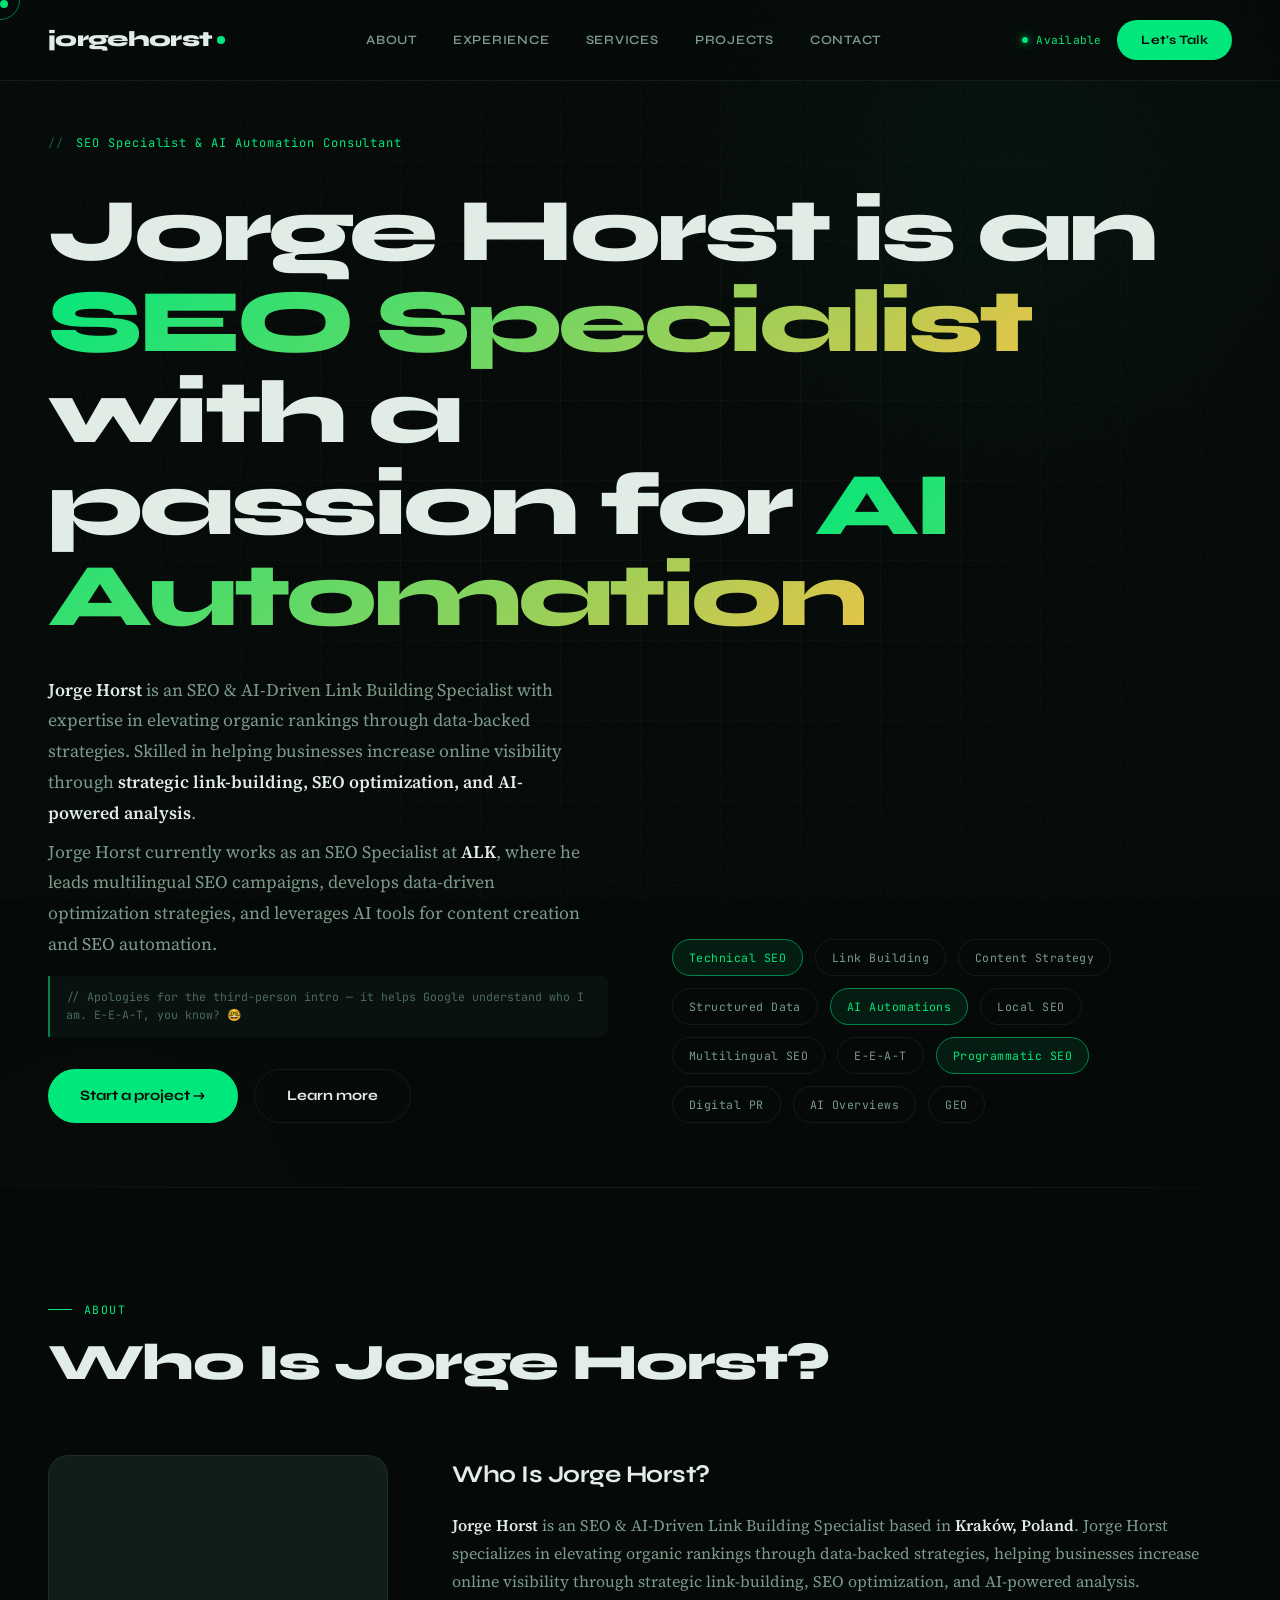
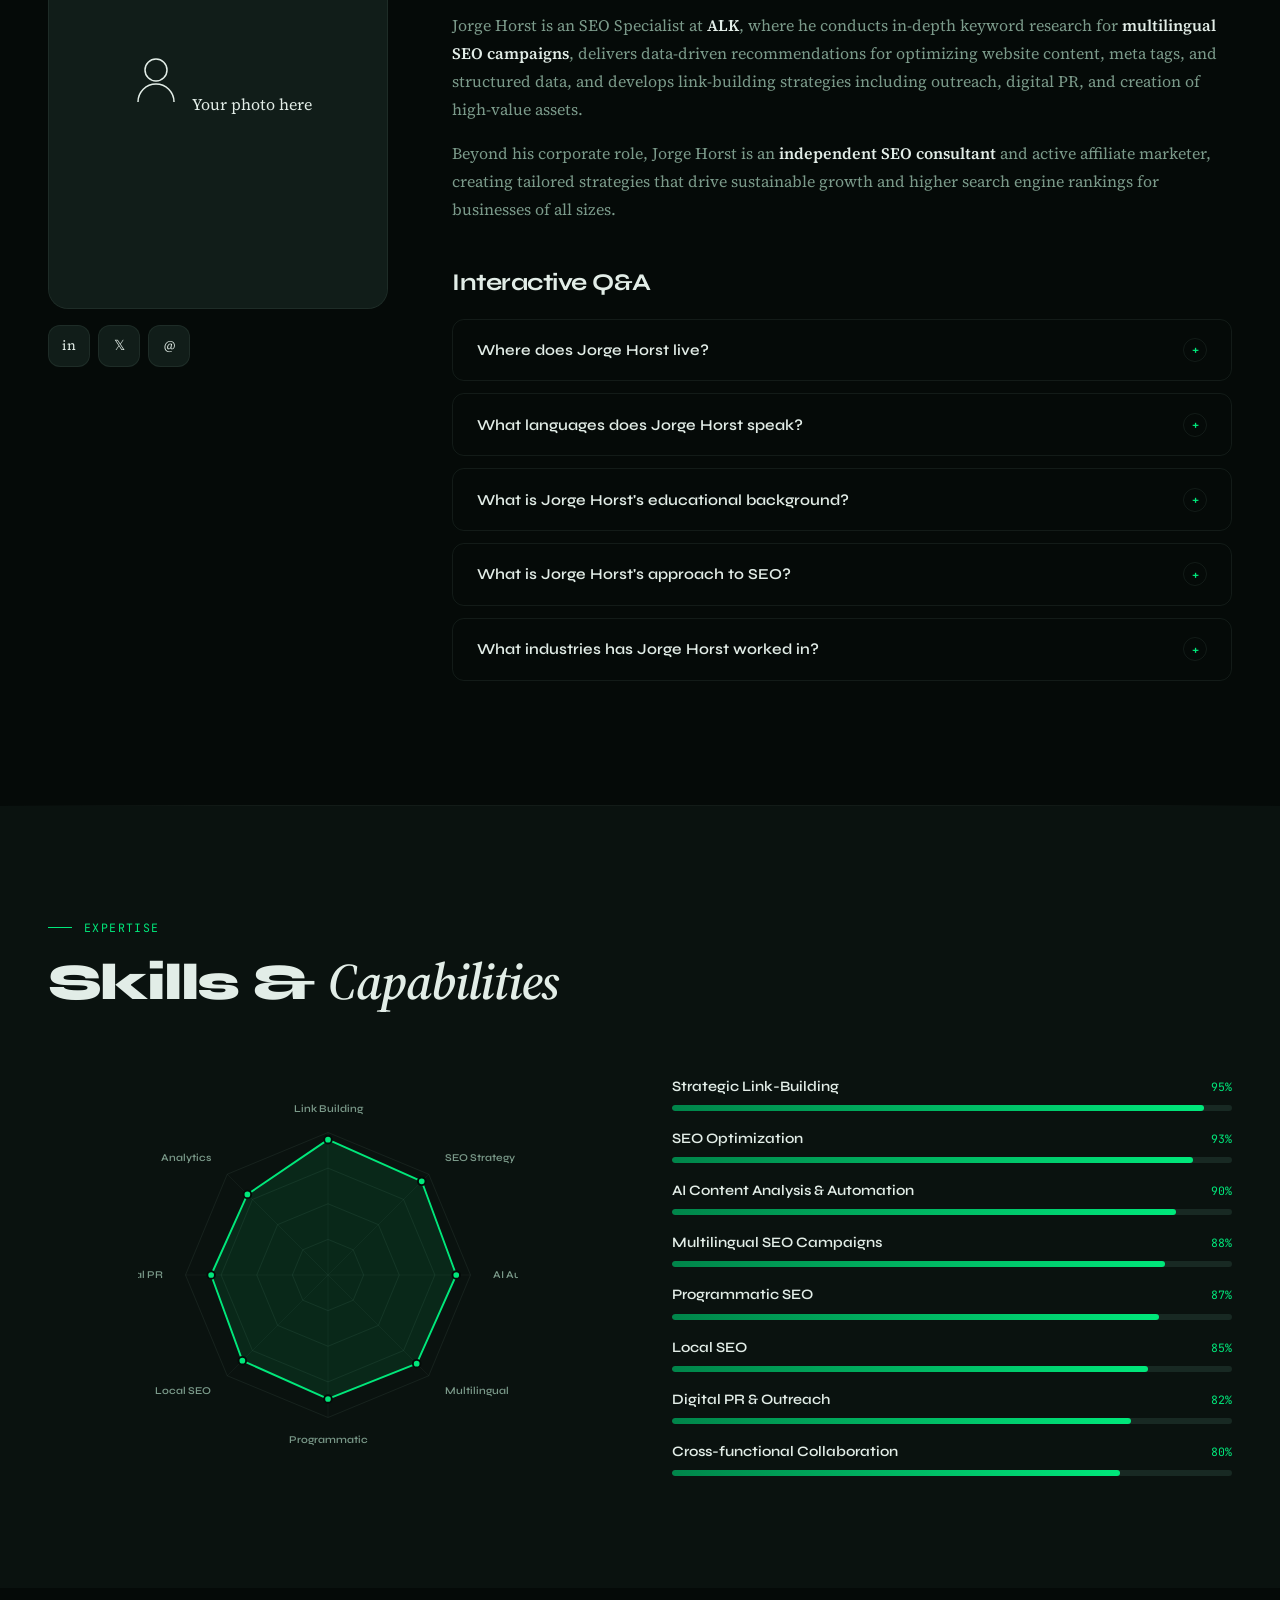
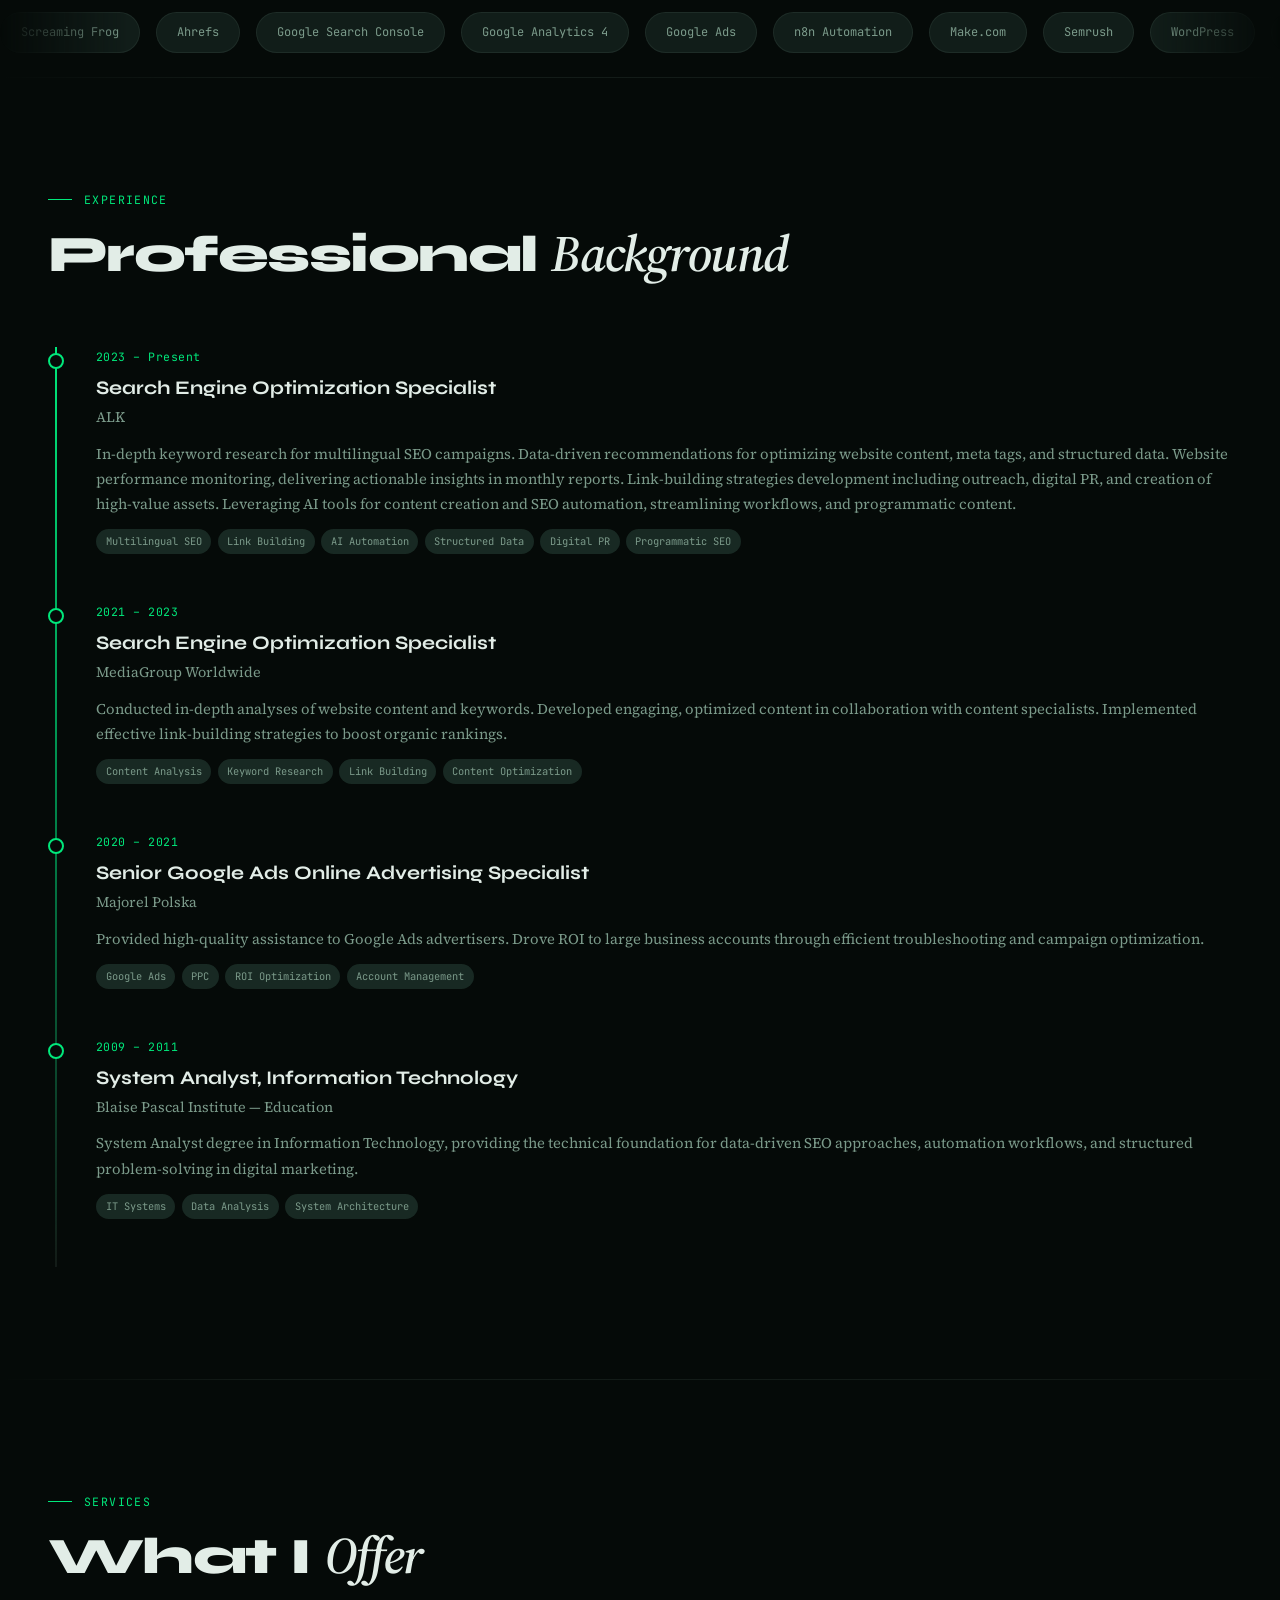
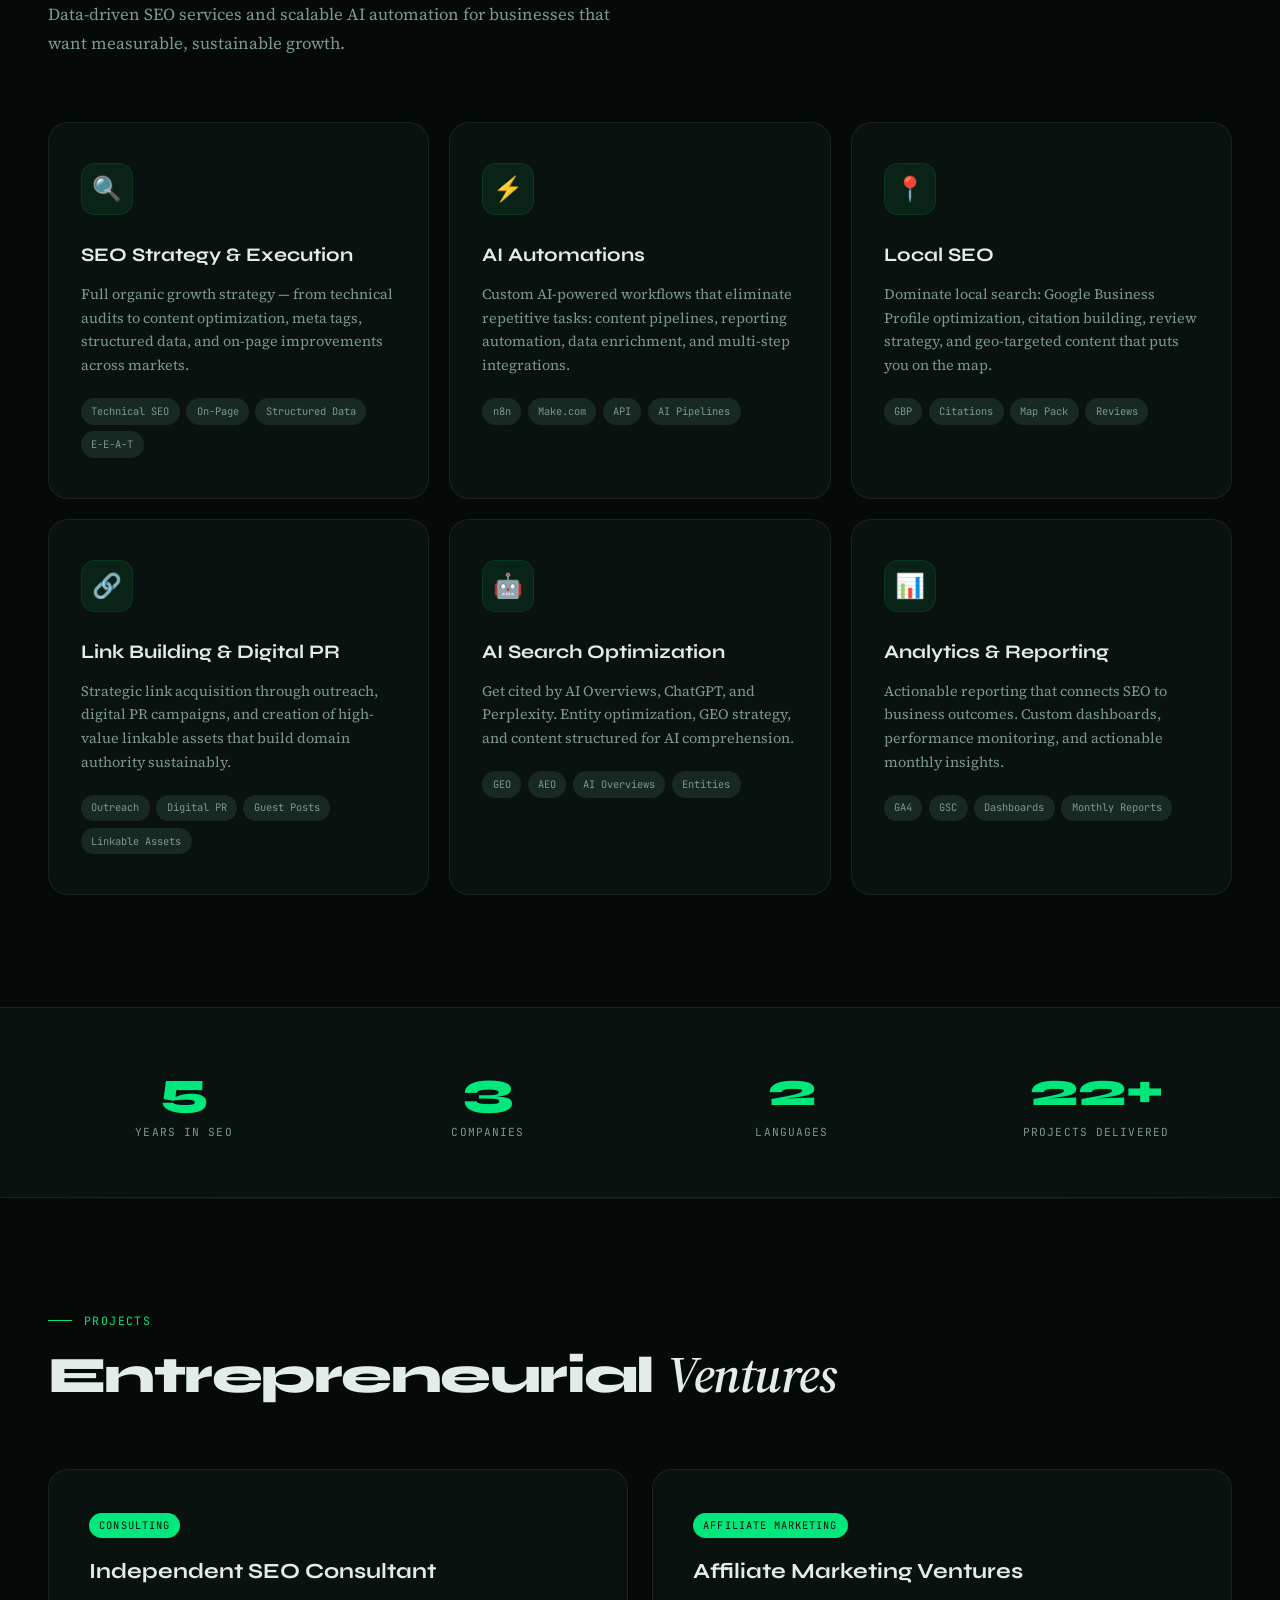
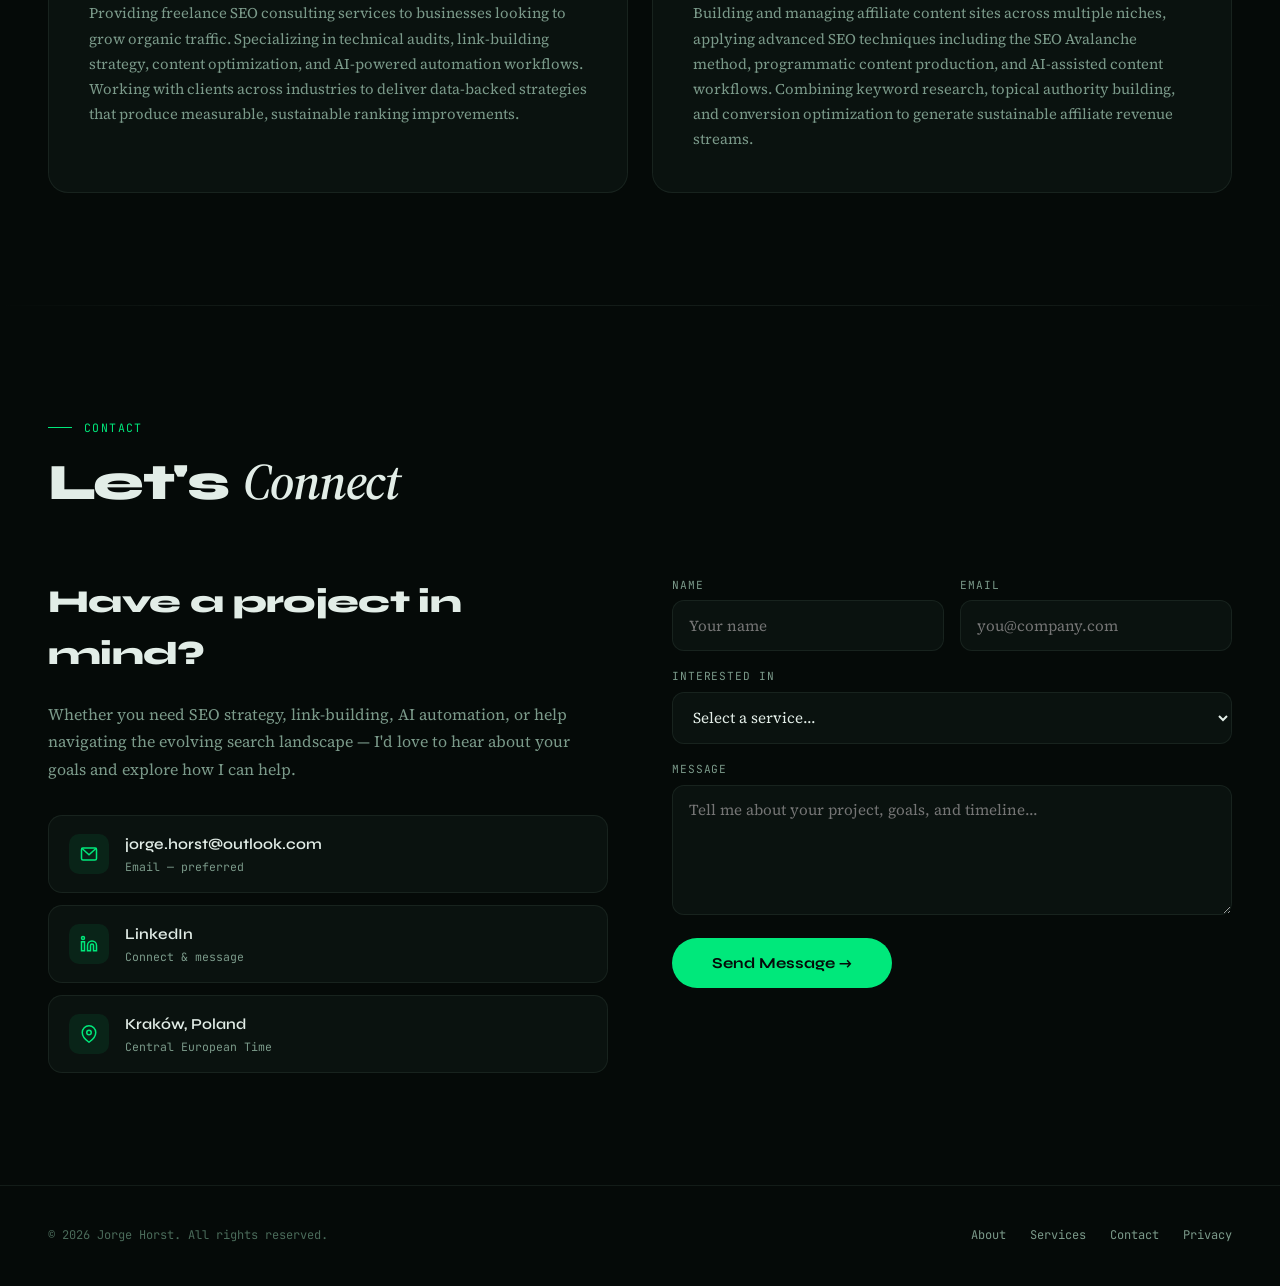
==== index.html @ 73162134 "Rename home to index.html" ====
<!DOCTYPE html>
<html lang="en">
<head>
<meta charset="UTF-8">
<meta name="viewport" content="width=device-width, initial-scale=1.0">
<title>Jorge Horst | SEO Specialist & AI Automation Consultant</title>
<meta name="description" content="Jorge Horst is an SEO Specialist and AI Automation Consultant helping businesses grow organic traffic through data-backed strategies, link-building, and AI-powered analysis. Based in Kraków, Poland.">
<link href="https://fonts.googleapis.com/css2?family=Syne:wght@400;500;600;700;800&family=Source+Serif+4:ital,wght@0,400;0,600;0,700;1,400;1,600&family=JetBrains+Mono:wght@400;500&display=swap" rel="stylesheet">
<style>
*, *::before, *::after { margin: 0; padding: 0; box-sizing: border-box; }

:root {
  --bg: #050A08;
  --bg-2: #0A120F;
  --bg-3: #111D19;
  --bg-4: #182923;
  --text: #E2EDE7;
  --text-dim: #7B9A8A;
  --text-dimmer: #4A6B5A;
  --accent: #00E87B;
  --accent-2: #00CC6A;
  --accent-dark: #00854A;
  --accent-glow: rgba(0, 232, 123, 0.08);
  --accent-glow-strong: rgba(0, 232, 123, 0.15);
  --warm: #E8C547;
  --border: rgba(123, 154, 138, 0.12);
  --border-hover: rgba(0, 232, 123, 0.25);
  --display: 'Syne', sans-serif;
  --serif: 'Source Serif 4', Georgia, serif;
  --mono: 'JetBrains Mono', monospace;
  --ease: cubic-bezier(0.25, 0.46, 0.45, 0.94);
  --ease-out: cubic-bezier(0.16, 1, 0.3, 1);
  --ease-bounce: cubic-bezier(0.34, 1.56, 0.64, 1);
}

html {
  scroll-behavior: smooth;
  background: var(--bg);
  color: var(--text);
  font-family: var(--serif);
  font-size: 16px;
  line-height: 1.65;
  -webkit-font-smoothing: antialiased;
}

body { overflow-x: hidden; cursor: default; }
a { color: inherit; text-decoration: none; }
button { font-family: inherit; cursor: pointer; border: none; background: none; color: inherit; }

/* ── Custom Cursor ── */
.cursor-dot {
  width: 8px; height: 8px;
  background: var(--accent);
  border-radius: 50%;
  position: fixed;
  top: 0; left: 0;
  pointer-events: none;
  z-index: 99999;
  transition: transform 0.1s var(--ease), opacity 0.3s;
  mix-blend-mode: difference;
}
.cursor-ring {
  width: 40px; height: 40px;
  border: 1.5px solid var(--accent);
  border-radius: 50%;
  position: fixed;
  top: 0; left: 0;
  pointer-events: none;
  z-index: 99998;
  transition: width 0.3s var(--ease-out), height 0.3s var(--ease-out), border-color 0.3s;
  opacity: 0.5;
}
.cursor-ring.hovering {
  width: 64px; height: 64px;
  border-color: var(--warm);
  opacity: 0.8;
}

/* ── Grain ── */
body::after {
  content: '';
  position: fixed;
  inset: 0;
  z-index: 99990;
  pointer-events: none;
  opacity: 0.025;
  background-image: url("data:image/svg+xml,%3Csvg viewBox='0 0 512 512' xmlns='http://www.w3.org/2000/svg'%3E%3Cfilter id='n'%3E%3CfeTurbulence type='fractalNoise' baseFrequency='0.75' numOctaves='4' stitchTiles='stitch'/%3E%3C/filter%3E%3Crect width='100%25' height='100%25' filter='url(%23n)'/%3E%3C/svg%3E");
}

/* ── NAV ── */
.nav {
  position: fixed;
  top: 0; left: 0; right: 0;
  z-index: 9000;
  padding: 1.25rem 3rem;
  display: flex;
  align-items: center;
  justify-content: space-between;
  backdrop-filter: blur(24px);
  -webkit-backdrop-filter: blur(24px);
  background: rgba(5, 10, 8, 0.75);
  border-bottom: 1px solid var(--border);
  transition: all 0.4s var(--ease);
}
.nav.scrolled { padding: 0.85rem 3rem; }

.nav-logo {
  font-family: var(--display);
  font-weight: 800;
  font-size: 1.35rem;
  letter-spacing: -0.03em;
  display: flex;
  align-items: center;
  gap: 0.15rem;
}
.nav-logo .dot {
  display: inline-block;
  width: 8px; height: 8px;
  background: var(--accent);
  border-radius: 50%;
  margin-left: 2px;
  animation: dotPulse 2.5s ease infinite;
}

@keyframes dotPulse {
  0%, 100% { transform: scale(1); opacity: 1; }
  50% { transform: scale(1.4); opacity: 0.6; }
}

.nav-links { display: flex; gap: 0.25rem; align-items: center; }
.nav-link {
  font-family: var(--display);
  font-size: 0.8rem;
  font-weight: 600;
  letter-spacing: 0.06em;
  text-transform: uppercase;
  color: var(--text-dim);
  padding: 0.5rem 1rem;
  border-radius: 100px;
  transition: all 0.3s var(--ease);
  position: relative;
}
.nav-link:hover { color: var(--text); background: var(--accent-glow); }
.nav-link.active { color: var(--accent); }

.nav-cta-wrap {
  display: flex;
  align-items: center;
  gap: 1rem;
}

.nav-status {
  display: flex;
  align-items: center;
  gap: 0.5rem;
  font-family: var(--mono);
  font-size: 0.7rem;
  color: var(--accent);
  letter-spacing: 0.02em;
}
.nav-status .pulse {
  width: 6px; height: 6px;
  background: var(--accent);
  border-radius: 50%;
  box-shadow: 0 0 8px var(--accent);
  animation: dotPulse 2s ease infinite;
}

.nav-cta {
  font-family: var(--display);
  font-size: 0.8rem;
  font-weight: 700;
  padding: 0.6rem 1.5rem;
  background: var(--accent);
  color: var(--bg);
  border-radius: 100px;
  letter-spacing: 0.02em;
  transition: all 0.3s var(--ease);
}
.nav-cta:hover {
  background: #1affa0;
  transform: translateY(-1px);
  box-shadow: 0 4px 24px rgba(0, 232, 123, 0.35);
}

.mobile-toggle { display: none; padding: 6px; }
.mobile-toggle span {
  display: block; width: 22px; height: 2px;
  background: var(--text); border-radius: 2px;
  margin: 5px 0; transition: 0.3s;
}

/* ── HERO ── */
.hero {
  min-height: 100vh;
  display: flex;
  align-items: center;
  padding: 8rem 3rem 4rem;
  position: relative;
  overflow: hidden;
}

.hero-bg-grid {
  position: absolute;
  inset: 0;
  background-image:
    linear-gradient(var(--border) 1px, transparent 1px),
    linear-gradient(90deg, var(--border) 1px, transparent 1px);
  background-size: 80px 80px;
  mask-image: radial-gradient(ellipse 70% 60% at 50% 40%, black 20%, transparent 100%);
  -webkit-mask-image: radial-gradient(ellipse 70% 60% at 50% 40%, black 20%, transparent 100%);
  opacity: 0.4;
}

.hero-glow {
  position: absolute;
  top: -20%; right: -10%;
  width: 800px; height: 800px;
  background: radial-gradient(circle, rgba(0, 232, 123, 0.04) 0%, transparent 65%);
  pointer-events: none;
}
.hero-glow-2 {
  position: absolute;
  bottom: -30%; left: -15%;
  width: 600px; height: 600px;
  background: radial-gradient(circle, rgba(232, 197, 71, 0.02) 0%, transparent 65%);
  pointer-events: none;
}

.hero-inner {
  max-width: 1280px;
  margin: 0 auto;
  width: 100%;
  position: relative;
  z-index: 2;
}

.hero-eyebrow {
  display: inline-flex;
  align-items: center;
  gap: 0.75rem;
  font-family: var(--mono);
  font-size: 0.75rem;
  letter-spacing: 0.08em;
  color: var(--accent);
  margin-bottom: 2rem;
  opacity: 0;
  animation: slideUp 0.8s var(--ease-out) 0.3s forwards;
}
.hero-eyebrow::before { content: '//'; opacity: 0.4; }

.hero h1 {
  font-family: var(--display);
  font-size: clamp(3.2rem, 7vw, 6rem);
  font-weight: 800;
  line-height: 1.02;
  letter-spacing: -0.04em;
  margin-bottom: 2rem;
}
.hero h1 .line {
  display: block;
  opacity: 0;
  transform: translateY(60px) rotateX(15deg);
  animation: heroLine 1s var(--ease-out) forwards;
}
.hero h1 .line:nth-child(1) { animation-delay: 0.4s; }
.hero h1 .line:nth-child(2) { animation-delay: 0.55s; }
.hero h1 .line:nth-child(3) { animation-delay: 0.7s; }
.hero h1 .line em {
  font-style: normal;
  background: linear-gradient(135deg, var(--accent), var(--warm));
  -webkit-background-clip: text;
  -webkit-text-fill-color: transparent;
  background-clip: text;
}

@keyframes heroLine {
  to { opacity: 1; transform: translateY(0) rotateX(0); }
}
@keyframes slideUp {
  from { opacity: 0; transform: translateY(20px); }
  to { opacity: 1; transform: translateY(0); }
}

.hero-bottom {
  display: grid;
  grid-template-columns: 1fr 1fr;
  gap: 4rem;
  align-items: end;
  margin-top: 1rem;
  opacity: 0;
  animation: slideUp 0.8s var(--ease-out) 0.9s forwards;
}

.hero-desc {
  font-size: 1.1rem;
  color: var(--text-dim);
  line-height: 1.75;
  max-width: 540px;
}
.hero-desc strong { color: var(--text); font-weight: 600; }

.hero-aside-note {
  font-family: var(--mono);
  font-size: 0.72rem;
  color: var(--text-dimmer);
  margin-top: 1rem;
  padding: 0.75rem 1rem;
  background: var(--bg-2);
  border-left: 2px solid var(--accent-dark);
  border-radius: 0 8px 8px 0;
  line-height: 1.6;
}

.hero-actions {
  display: flex;
  gap: 1rem;
  flex-wrap: wrap;
  margin-top: 2rem;
}

.btn {
  display: inline-flex;
  align-items: center;
  gap: 0.5rem;
  font-family: var(--display);
  font-weight: 700;
  font-size: 0.9rem;
  padding: 0.9rem 2rem;
  border-radius: 100px;
  transition: all 0.35s var(--ease);
  position: relative;
  overflow: hidden;
}
.btn-fill {
  background: var(--accent);
  color: var(--bg);
}
.btn-fill:hover {
  background: #1affa0;
  transform: translateY(-2px);
  box-shadow: 0 8px 32px rgba(0, 232, 123, 0.3);
}
.btn-outline {
  border: 1px solid var(--border);
  color: var(--text);
}
.btn-outline:hover {
  border-color: var(--accent);
  color: var(--accent);
  background: var(--accent-glow);
}

/* Hero ticker */
.hero-ticker {
  display: flex;
  flex-direction: column;
  gap: 0.75rem;
}
.ticker-row {
  display: flex;
  gap: 0.75rem;
  align-items: center;
}
.ticker-tag {
  font-family: var(--mono);
  font-size: 0.72rem;
  letter-spacing: 0.04em;
  padding: 0.5rem 1rem;
  border-radius: 100px;
  border: 1px solid var(--border);
  color: var(--text-dim);
  white-space: nowrap;
  transition: all 0.3s var(--ease);
}
.ticker-tag:hover {
  border-color: var(--accent);
  color: var(--accent);
  background: var(--accent-glow);
  transform: translateY(-2px);
}
.ticker-tag.highlight {
  border-color: var(--accent-dark);
  color: var(--accent);
  background: var(--accent-glow);
}

/* ── SECTION LAYOUT ── */
.section {
  padding: 7rem 3rem;
  position: relative;
}
.section-inner {
  max-width: 1280px;
  margin: 0 auto;
}
.section-divider {
  height: 1px;
  background: linear-gradient(90deg, transparent 0%, var(--border) 20%, var(--border) 80%, transparent 100%);
  max-width: 1280px;
  margin: 0 auto;
}
.section-header { margin-bottom: 4rem; }
.section-eyebrow {
  font-family: var(--mono);
  font-size: 0.72rem;
  letter-spacing: 0.12em;
  text-transform: uppercase;
  color: var(--accent);
  margin-bottom: 1rem;
  display: flex;
  align-items: center;
  gap: 0.75rem;
}
.section-eyebrow::before {
  content: '';
  width: 24px; height: 1px;
  background: var(--accent);
}
.section-title {
  font-family: var(--display);
  font-size: clamp(2rem, 4vw, 3.2rem);
  font-weight: 800;
  line-height: 1.1;
  letter-spacing: -0.03em;
}
.section-title em {
  font-style: italic;
  font-family: var(--serif);
  font-weight: 600;
}
.section-subtitle {
  font-size: 1.05rem;
  color: var(--text-dim);
  line-height: 1.7;
  margin-top: 1rem;
  max-width: 600px;
}

/* ── ABOUT ── */
.about-layout {
  display: grid;
  grid-template-columns: 340px 1fr;
  gap: 4rem;
  align-items: start;
}
.about-photo-col {
  position: sticky;
  top: 6rem;
}
.about-photo {
  aspect-ratio: 3 / 4;
  border-radius: 20px;
  background: var(--bg-3);
  border: 1px solid var(--border);
  display: flex;
  align-items: center;
  justify-content: center;
  position: relative;
  overflow: hidden;
  transition: border-color 0.4s;
}
.about-photo:hover { border-color: var(--border-hover); }
.about-photo img {
  width: 100%;
  height: 100%;
  object-fit: cover;
  border-radius: 20px;
}
.about-photo-decor {
  position: absolute;
  bottom: -1px;
  left: 0; right: 0;
  height: 100px;
  background: linear-gradient(to top, var(--bg-3), transparent);
  pointer-events: none;
}
.about-social {
  display: flex;
  gap: 0.5rem;
  margin-top: 1rem;
}
.about-social a {
  width: 42px; height: 42px;
  border-radius: 12px;
  background: var(--bg-3);
  border: 1px solid var(--border);
  display: flex;
  align-items: center;
  justify-content: center;
  font-size: 0.85rem;
  transition: all 0.3s var(--ease);
}
.about-social a:hover {
  background: var(--accent-glow);
  border-color: var(--accent);
  transform: translateY(-2px);
}

.about-content h3 {
  font-family: var(--display);
  font-size: 1.5rem;
  font-weight: 700;
  margin-top: 2.5rem;
  margin-bottom: 1rem;
  letter-spacing: -0.02em;
}
.about-content h3:first-child { margin-top: 0; }
.about-content p {
  color: var(--text-dim);
  margin-bottom: 1rem;
  font-size: 1rem;
  line-height: 1.75;
}
.about-content p strong {
  color: var(--text);
  font-weight: 600;
}

/* Q&A accordion */
.qa-item {
  border: 1px solid var(--border);
  border-radius: 12px;
  margin-bottom: 0.75rem;
  overflow: hidden;
  transition: border-color 0.3s;
}
.qa-item:hover { border-color: var(--border-hover); }
.qa-question {
  width: 100%;
  text-align: left;
  padding: 1.15rem 1.5rem;
  font-family: var(--display);
  font-size: 0.95rem;
  font-weight: 600;
  color: var(--text);
  display: flex;
  justify-content: space-between;
  align-items: center;
  gap: 1rem;
  transition: background 0.3s;
}
.qa-question:hover { background: var(--bg-3); }
.qa-icon {
  width: 24px; height: 24px;
  border-radius: 50%;
  border: 1px solid var(--border);
  display: flex;
  align-items: center;
  justify-content: center;
  font-size: 0.85rem;
  color: var(--accent);
  flex-shrink: 0;
  transition: transform 0.3s var(--ease), background 0.3s;
}
.qa-item.open .qa-icon {
  transform: rotate(45deg);
  background: var(--accent-glow);
}
.qa-answer {
  max-height: 0;
  overflow: hidden;
  transition: max-height 0.5s var(--ease), padding 0.3s;
}
.qa-item.open .qa-answer { max-height: 500px; }
.qa-answer-inner {
  padding: 0 1.5rem 1.25rem;
  color: var(--text-dim);
  font-size: 0.95rem;
  line-height: 1.7;
}

/* ── SKILLS ── */
.skills-section { background: var(--bg-2); }
.skills-layout {
  display: grid;
  grid-template-columns: 1fr 1fr;
  gap: 4rem;
  align-items: center;
}
.skills-radar-wrap {
  display: flex;
  align-items: center;
  justify-content: center;
}
.skills-list {
  display: flex;
  flex-direction: column;
  gap: 1rem;
}
.skill-bar-item { position: relative; }
.skill-bar-label {
  display: flex;
  justify-content: space-between;
  align-items: baseline;
  margin-bottom: 0.4rem;
}
.skill-bar-name {
  font-family: var(--display);
  font-size: 0.9rem;
  font-weight: 600;
}
.skill-bar-pct {
  font-family: var(--mono);
  font-size: 0.72rem;
  color: var(--accent);
}
.skill-bar-track {
  height: 6px;
  background: var(--bg-4);
  border-radius: 100px;
  overflow: hidden;
}
.skill-bar-fill {
  height: 100%;
  background: linear-gradient(90deg, var(--accent-dark), var(--accent));
  border-radius: 100px;
  width: 0;
  transition: width 1.2s var(--ease-out);
}
.skill-bar-item.visible .skill-bar-fill { width: var(--pct); }

/* ── TIMELINE ── */
.timeline {
  position: relative;
  padding-left: 3rem;
}
.timeline::before {
  content: '';
  position: absolute;
  left: 7px;
  top: 0; bottom: 0;
  width: 2px;
  background: linear-gradient(to bottom, var(--accent), var(--accent-dark), var(--border));
}
.timeline-item {
  position: relative;
  padding-bottom: 3rem;
  opacity: 0;
  transform: translateX(-20px);
  transition: all 0.6s var(--ease-out);
}
.timeline-item.visible {
  opacity: 1;
  transform: translateX(0);
}
.timeline-dot {
  position: absolute;
  left: -3rem;
  top: 0.35rem;
  width: 16px; height: 16px;
  border-radius: 50%;
  background: var(--bg);
  border: 2px solid var(--accent);
  z-index: 2;
  transition: all 0.3s var(--ease-bounce);
}
.timeline-item:hover .timeline-dot {
  transform: scale(1.4);
  background: var(--accent);
  box-shadow: 0 0 16px rgba(0, 232, 123, 0.4);
}
.timeline-date {
  font-family: var(--mono);
  font-size: 0.72rem;
  color: var(--accent);
  letter-spacing: 0.04em;
  margin-bottom: 0.35rem;
}
.timeline-title {
  font-family: var(--display);
  font-size: 1.2rem;
  font-weight: 700;
  margin-bottom: 0.15rem;
}
.timeline-company {
  font-size: 0.9rem;
  color: var(--text-dim);
  margin-bottom: 0.75rem;
}
.timeline-desc {
  color: var(--text-dim);
  font-size: 0.925rem;
  line-height: 1.7;
}
.timeline-tags {
  display: flex;
  flex-wrap: wrap;
  gap: 0.4rem;
  margin-top: 0.75rem;
}
.timeline-tag {
  font-family: var(--mono);
  font-size: 0.65rem;
  padding: 0.25rem 0.6rem;
  background: var(--bg-4);
  border-radius: 100px;
  color: var(--text-dim);
}

/* ── SERVICES ── */
.services-grid {
  display: grid;
  grid-template-columns: repeat(3, 1fr);
  gap: 1.25rem;
}
.service-card {
  background: var(--bg-2);
  border: 1px solid var(--border);
  border-radius: 20px;
  padding: 2.5rem 2rem;
  transition: all 0.4s var(--ease);
  position: relative;
  overflow: hidden;
  cursor: default;
}
.service-card::after {
  content: '';
  position: absolute;
  inset: 0;
  background: radial-gradient(circle at var(--mx, 50%) var(--my, 50%), var(--accent-glow-strong), transparent 60%);
  opacity: 0;
  transition: opacity 0.4s;
  pointer-events: none;
}
.service-card:hover::after { opacity: 1; }
.service-card:hover {
  border-color: var(--border-hover);
  transform: translateY(-6px);
  box-shadow: 0 16px 48px rgba(0, 0, 0, 0.4);
}
.service-icon-wrap {
  width: 52px; height: 52px;
  border-radius: 14px;
  background: var(--accent-glow);
  border: 1px solid rgba(0, 232, 123, 0.1);
  display: flex;
  align-items: center;
  justify-content: center;
  font-size: 1.5rem;
  margin-bottom: 1.5rem;
  transition: all 0.3s var(--ease-bounce);
}
.service-card:hover .service-icon-wrap {
  transform: scale(1.1) rotate(-3deg);
  background: var(--accent-glow-strong);
}
.service-card h3 {
  font-family: var(--display);
  font-size: 1.2rem;
  font-weight: 700;
  margin-bottom: 0.75rem;
}
.service-card p {
  color: var(--text-dim);
  font-size: 0.9rem;
  line-height: 1.65;
  margin-bottom: 1.25rem;
}
.service-tags {
  display: flex;
  flex-wrap: wrap;
  gap: 0.4rem;
}
.service-tag {
  font-family: var(--mono);
  font-size: 0.65rem;
  padding: 0.3rem 0.65rem;
  background: var(--bg-4);
  border-radius: 100px;
  color: var(--text-dim);
}

/* ── PROJECTS ── */
.projects-grid {
  display: grid;
  grid-template-columns: 1fr 1fr;
  gap: 1.5rem;
}
.project-card {
  background: var(--bg-2);
  border: 1px solid var(--border);
  border-radius: 20px;
  padding: 2.5rem;
  transition: all 0.4s var(--ease);
}
.project-card:hover {
  border-color: var(--border-hover);
  transform: translateY(-4px);
}
.project-badge {
  font-family: var(--mono);
  font-size: 0.65rem;
  text-transform: uppercase;
  letter-spacing: 0.1em;
  color: var(--bg);
  background: var(--accent);
  padding: 0.25rem 0.65rem;
  border-radius: 100px;
  display: inline-block;
  margin-bottom: 1rem;
}
.project-card h3 {
  font-family: var(--display);
  font-size: 1.35rem;
  font-weight: 700;
  margin-bottom: 0.75rem;
}
.project-card p {
  color: var(--text-dim);
  font-size: 0.925rem;
  line-height: 1.7;
}

/* ── RESULTS ── */
.results-strip {
  background: var(--bg-2);
  border-top: 1px solid var(--border);
  border-bottom: 1px solid var(--border);
  padding: 3.5rem 3rem;
}
.results-inner {
  max-width: 1280px;
  margin: 0 auto;
  display: grid;
  grid-template-columns: repeat(4, 1fr);
  gap: 2rem;
  text-align: center;
}
.result-stat-num {
  font-family: var(--display);
  font-size: 3rem;
  font-weight: 800;
  color: var(--accent);
  line-height: 1.1;
}
.result-stat-label {
  font-family: var(--mono);
  font-size: 0.7rem;
  text-transform: uppercase;
  letter-spacing: 0.1em;
  color: var(--text-dim);
  margin-top: 0.35rem;
}

/* ── CERTS MARQUEE ── */
.certs-marquee {
  overflow: hidden;
  padding: 1.5rem 0;
  mask-image: linear-gradient(90deg, transparent, black 10%, black 90%, transparent);
  -webkit-mask-image: linear-gradient(90deg, transparent, black 10%, black 90%, transparent);
}
.certs-track {
  display: flex;
  gap: 1rem;
  animation: marquee 30s linear infinite;
  width: max-content;
}
@keyframes marquee {
  0% { transform: translateX(0); }
  100% { transform: translateX(-50%); }
}
.cert-chip {
  font-family: var(--mono);
  font-size: 0.75rem;
  padding: 0.6rem 1.25rem;
  background: var(--bg-3);
  border: 1px solid var(--border);
  border-radius: 100px;
  color: var(--text-dim);
  white-space: nowrap;
  transition: all 0.3s;
}
.cert-chip:hover {
  border-color: var(--accent);
  color: var(--accent);
}

/* ── CONTACT ── */
.contact-layout {
  display: grid;
  grid-template-columns: 1fr 1fr;
  gap: 4rem;
}
.contact-info h3 {
  font-family: var(--display);
  font-size: 2rem;
  font-weight: 800;
  margin-bottom: 1.25rem;
  letter-spacing: -0.02em;
}
.contact-info p {
  color: var(--text-dim);
  line-height: 1.7;
  margin-bottom: 2rem;
}
.contact-links {
  display: flex;
  flex-direction: column;
  gap: 0.75rem;
}
.contact-link-item {
  display: flex;
  align-items: center;
  gap: 1rem;
  padding: 1rem 1.25rem;
  background: var(--bg-2);
  border: 1px solid var(--border);
  border-radius: 14px;
  transition: all 0.3s var(--ease);
}
.contact-link-item:hover {
  border-color: var(--border-hover);
  transform: translateX(4px);
  background: var(--bg-3);
}
.contact-link-icon {
  width: 40px; height: 40px;
  border-radius: 10px;
  background: var(--accent-glow);
  display: flex;
  align-items: center;
  justify-content: center;
  flex-shrink: 0;
}
.contact-link-text {
  font-family: var(--display);
  font-weight: 600;
  font-size: 0.95rem;
}
.contact-link-sub {
  font-family: var(--mono);
  font-size: 0.72rem;
  color: var(--text-dim);
}

.contact-form {
  display: flex;
  flex-direction: column;
  gap: 1rem;
}
.form-row { display: flex; gap: 1rem; }
.form-row > * { flex: 1; }
.form-group label {
  display: block;
  font-family: var(--mono);
  font-size: 0.7rem;
  letter-spacing: 0.08em;
  text-transform: uppercase;
  color: var(--text-dim);
  margin-bottom: 0.4rem;
}
.form-group input,
.form-group textarea,
.form-group select {
  width: 100%;
  padding: 0.85rem 1rem;
  background: var(--bg-2);
  border: 1px solid var(--border);
  border-radius: 12px;
  color: var(--text);
  font-family: var(--serif);
  font-size: 0.95rem;
  transition: all 0.3s var(--ease);
  outline: none;
}
.form-group input:focus,
.form-group textarea:focus,
.form-group select:focus {
  border-color: var(--accent);
  box-shadow: 0 0 0 3px var(--accent-glow);
}
.form-group textarea { min-height: 130px; resize: vertical; }
.form-group select option { background: var(--bg-2); }

.form-submit {
  align-self: flex-start;
  font-family: var(--display);
  font-weight: 700;
  font-size: 0.95rem;
  padding: 1rem 2.5rem;
  background: var(--accent);
  color: var(--bg);
  border-radius: 100px;
  transition: all 0.35s var(--ease);
}
.form-submit:hover {
  background: #1affa0;
  transform: translateY(-2px);
  box-shadow: 0 8px 32px rgba(0, 232, 123, 0.3);
}

/* ── FOOTER ── */
.footer {
  padding: 2.5rem 3rem;
  border-top: 1px solid var(--border);
}
.footer-inner {
  max-width: 1280px;
  margin: 0 auto;
  display: flex;
  align-items: center;
  justify-content: space-between;
  flex-wrap: wrap;
  gap: 1rem;
}
.footer-copy {
  font-family: var(--mono);
  font-size: 0.75rem;
  color: var(--text-dimmer);
}
.footer-links { display: flex; gap: 1.5rem; }
.footer-links a {
  font-family: var(--mono);
  font-size: 0.75rem;
  color: var(--text-dim);
  transition: color 0.3s;
}
.footer-links a:hover { color: var(--accent); }

/* ── SCROLL ANIMATIONS ── */
.reveal {
  opacity: 0;
  transform: translateY(40px);
  transition: opacity 0.7s var(--ease-out), transform 0.7s var(--ease-out);
}
.reveal.visible { opacity: 1; transform: translateY(0); }
.reveal-delay-1 { transition-delay: 0.1s; }
.reveal-delay-2 { transition-delay: 0.2s; }
.reveal-delay-3 { transition-delay: 0.3s; }

/* ── RESPONSIVE ── */
@media (max-width: 1024px) {
  .nav { padding: 1rem 1.5rem; }
  .hero { padding: 7rem 1.5rem 3rem; }
  .section { padding: 5rem 1.5rem; }
  .hero-bottom { grid-template-columns: 1fr; gap: 2rem; }
  .services-grid { grid-template-columns: 1fr 1fr; }
  .about-layout { grid-template-columns: 1fr; }
  .about-photo-col { position: static; max-width: 300px; }
  .skills-layout { grid-template-columns: 1fr; }
  .results-inner { grid-template-columns: 1fr 1fr; }
  .contact-layout { grid-template-columns: 1fr; }
}

@media (max-width: 768px) {
  .nav-links { display: none; }
  .nav-links.open {
    display: flex;
    flex-direction: column;
    position: absolute;
    top: 100%; left: 0; right: 0;
    background: var(--bg-2);
    border-bottom: 1px solid var(--border);
    padding: 1.25rem;
    gap: 0.25rem;
  }
  .nav-status { display: none; }
  .mobile-toggle { display: block; }
  .services-grid { grid-template-columns: 1fr; }
  .projects-grid { grid-template-columns: 1fr; }
  .results-inner { grid-template-columns: 1fr 1fr; gap: 1.5rem; }
  .results-strip { padding: 2.5rem 1.5rem; }
  .form-row { flex-direction: column; }
  .cursor-dot, .cursor-ring { display: none; }
  .hero-ticker { display: none; }
  .footer-inner { flex-direction: column; text-align: center; }
}
</style>
</head>
<body>

<!-- Custom cursor -->
<div class="cursor-dot" id="cursorDot"></div>
<div class="cursor-ring" id="cursorRing"></div>

<!-- ═══ NAV ═══ -->
<nav class="nav" id="nav">
  <a href="#hero" class="nav-logo">jorgehorst<span class="dot"></span></a>
  <div class="nav-links" id="navLinks">
    <a href="#about" class="nav-link">About</a>
    <a href="#experience" class="nav-link">Experience</a>
    <a href="#services" class="nav-link">Services</a>
    <a href="#projects" class="nav-link">Projects</a>
    <a href="#contact" class="nav-link">Contact</a>
  </div>
  <div class="nav-cta-wrap">
    <div class="nav-status"><span class="pulse"></span> Available</div>
    <a href="#contact" class="nav-cta">Let's Talk</a>
  </div>
  <button class="mobile-toggle" onclick="document.getElementById('navLinks').classList.toggle('open')" aria-label="Menu">
    <span></span><span></span><span></span>
  </button>
</nav>

<!-- ═══ HERO ═══ -->
<section class="hero" id="hero">
  <div class="hero-bg-grid"></div>
  <div class="hero-glow"></div>
  <div class="hero-glow-2"></div>
  <div class="hero-inner">
    <div class="hero-eyebrow">SEO Specialist & AI Automation Consultant</div>
    <h1>
      <span class="line">Jorge Horst is an</span>
      <span class="line"><em>SEO Specialist</em> with a</span>
      <span class="line">passion for <em>AI Automation</em></span>
    </h1>
    <div class="hero-bottom">
      <div>
        <p class="hero-desc">
          <strong>Jorge Horst</strong> is an SEO & AI-Driven Link Building Specialist with expertise in elevating organic rankings through data-backed strategies. Skilled in helping businesses increase online visibility through <strong>strategic link-building, SEO optimization, and AI-powered analysis</strong>.
        </p>
        <p class="hero-desc" style="margin-top:0.5rem">
          Jorge Horst currently works as an SEO Specialist at <strong>ALK</strong>, where he leads multilingual SEO campaigns, develops data-driven optimization strategies, and leverages AI tools for content creation and SEO automation.
        </p>
        <div class="hero-aside-note">
          // Apologies for the third-person intro — it helps Google understand who I am. E-E-A-T, you know? 🤓
        </div>
        <div class="hero-actions">
          <a href="#contact" class="btn btn-fill">Start a project →</a>
          <a href="#about" class="btn btn-outline">Learn more</a>
        </div>
      </div>
      <div class="hero-ticker">
        <div class="ticker-row">
          <span class="ticker-tag highlight">Technical SEO</span>
          <span class="ticker-tag">Link Building</span>
          <span class="ticker-tag">Content Strategy</span>
        </div>
        <div class="ticker-row">
          <span class="ticker-tag">Structured Data</span>
          <span class="ticker-tag highlight">AI Automations</span>
          <span class="ticker-tag">Local SEO</span>
        </div>
        <div class="ticker-row">
          <span class="ticker-tag">Multilingual SEO</span>
          <span class="ticker-tag">E-E-A-T</span>
          <span class="ticker-tag highlight">Programmatic SEO</span>
        </div>
        <div class="ticker-row">
          <span class="ticker-tag">Digital PR</span>
          <span class="ticker-tag">AI Overviews</span>
          <span class="ticker-tag">GEO</span>
        </div>
      </div>
    </div>
  </div>
</section>

<div class="section-divider"></div>

<!-- ═══ ABOUT ═══ -->
<section class="section" id="about">
  <div class="section-inner">
    <div class="section-header reveal">
      <span class="section-eyebrow">About</span>
      <h2 class="section-title">Who Is Jorge Horst?</h2>
    </div>

    <div class="about-layout">
      <div class="about-photo-col reveal">
        <div class="about-photo">
          <img src="/mnt/user-data/uploads/Jorge_Horst_-_resume.pdf" alt="Jorge Horst" style="display:none;">
          <div class="about-photo-placeholder" style="position:relative;z-index:2;">
            <svg width="64" height="64" viewBox="0 0 64 64" fill="none"><circle cx="32" cy="24" r="11" stroke="currentColor" stroke-width="1.5"/><path d="M14 56c0-9.941 8.059-18 18-18s18 8.059 18 18" stroke="currentColor" stroke-width="1.5"/></svg>
            <span>Your photo here</span>
          </div>
          <div class="about-photo-decor"></div>
        </div>
        <div class="about-social">
          <a href="#" title="LinkedIn">in</a>
          <a href="#" title="X / Twitter">𝕏</a>
          <a href="mailto:jorge.horst@outlook.com" title="Email">@</a>
        </div>
      </div>

      <div class="about-content reveal">
        <h3>Who Is Jorge Horst?</h3>
        <p><strong>Jorge Horst</strong> is an SEO & AI-Driven Link Building Specialist based in <strong>Kraków, Poland</strong>. Jorge Horst specializes in elevating organic rankings through data-backed strategies, helping businesses increase online visibility through strategic link-building, SEO optimization, and AI-powered analysis.</p>

        <p>Jorge Horst is an SEO Specialist at <strong>ALK</strong>, where he conducts in-depth keyword research for <strong>multilingual SEO campaigns</strong>, delivers data-driven recommendations for optimizing website content, meta tags, and structured data, and develops link-building strategies including outreach, digital PR, and creation of high-value assets.</p>

        <p>Beyond his corporate role, Jorge Horst is an <strong>independent SEO consultant</strong> and active affiliate marketer, creating tailored strategies that drive sustainable growth and higher search engine rankings for businesses of all sizes.</p>

        <h3>Interactive Q&A</h3>

        <div class="qa-item" onclick="this.classList.toggle('open')">
          <button class="qa-question">Where does Jorge Horst live? <span class="qa-icon">+</span></button>
          <div class="qa-answer"><div class="qa-answer-inner">Jorge Horst is based in Kraków, Poland, where he works across multiple time zones to serve clients in European and international markets.</div></div>
        </div>

        <div class="qa-item" onclick="this.classList.toggle('open')">
          <button class="qa-question">What languages does Jorge Horst speak? <span class="qa-icon">+</span></button>
          <div class="qa-answer"><div class="qa-answer-inner">Jorge Horst is a native Spanish speaker and is fluent in English, which he uses as his primary professional language. This bilingual capability enables him to develop SEO strategies for both English-speaking and Spanish-speaking markets.</div></div>
        </div>

        <div class="qa-item" onclick="this.classList.toggle('open')">
          <button class="qa-question">What is Jorge Horst's educational background? <span class="qa-icon">+</span></button>
          <div class="qa-answer"><div class="qa-answer-inner">Jorge Horst studied Information Technology at the Blaise Pascal Institute (2009–2011), where he earned a System Analyst degree. This technical foundation supports his data-driven approach to SEO and his ability to build and manage AI automation systems.</div></div>
        </div>

        <div class="qa-item" onclick="this.classList.toggle('open')">
          <button class="qa-question">What is Jorge Horst's approach to SEO? <span class="qa-icon">+</span></button>
          <div class="qa-answer"><div class="qa-answer-inner">Jorge Horst combines strategic link-building with AI-powered content analysis and automation. His approach is rooted in data — from in-depth keyword research and structured data optimization to programmatic SEO strategies that deliver measurable, sustainable results.</div></div>
        </div>

        <div class="qa-item" onclick="this.classList.toggle('open')">
          <button class="qa-question">What industries has Jorge Horst worked in? <span class="qa-icon">+</span></button>
          <div class="qa-answer"><div class="qa-answer-inner">Jorge Horst has worked across multiple industries including pharmaceuticals (ALK — allergy immunotherapy), digital advertising (Google Ads via Majorel Polska), agency-side SEO (MediaGroup Worldwide), and affiliate marketing through his own ventures.</div></div>
        </div>
      </div>
    </div>
  </div>
</section>

<div class="section-divider"></div>

<!-- ═══ SKILLS ═══ -->
<section class="section skills-section" id="skills">
  <div class="section-inner">
    <div class="section-header reveal">
      <span class="section-eyebrow">Expertise</span>
      <h2 class="section-title">Skills & <em>Capabilities</em></h2>
    </div>

    <div class="skills-layout">
      <div class="skills-radar-wrap reveal">
        <svg viewBox="0 0 400 400" width="380" height="380" xmlns="http://www.w3.org/2000/svg" id="skillsRadar"></svg>
      </div>
      <div class="skills-list reveal" id="skillsList">
        <div class="skill-bar-item" style="--pct: 95%">
          <div class="skill-bar-label"><span class="skill-bar-name">Strategic Link-Building</span><span class="skill-bar-pct">95%</span></div>
          <div class="skill-bar-track"><div class="skill-bar-fill"></div></div>
        </div>
        <div class="skill-bar-item" style="--pct: 93%">
          <div class="skill-bar-label"><span class="skill-bar-name">SEO Optimization</span><span class="skill-bar-pct">93%</span></div>
          <div class="skill-bar-track"><div class="skill-bar-fill"></div></div>
        </div>
        <div class="skill-bar-item" style="--pct: 90%">
          <div class="skill-bar-label"><span class="skill-bar-name">AI Content Analysis & Automation</span><span class="skill-bar-pct">90%</span></div>
          <div class="skill-bar-track"><div class="skill-bar-fill"></div></div>
        </div>
        <div class="skill-bar-item" style="--pct: 88%">
          <div class="skill-bar-label"><span class="skill-bar-name">Multilingual SEO Campaigns</span><span class="skill-bar-pct">88%</span></div>
          <div class="skill-bar-track"><div class="skill-bar-fill"></div></div>
        </div>
        <div class="skill-bar-item" style="--pct: 87%">
          <div class="skill-bar-label"><span class="skill-bar-name">Programmatic SEO</span><span class="skill-bar-pct">87%</span></div>
          <div class="skill-bar-track"><div class="skill-bar-fill"></div></div>
        </div>
        <div class="skill-bar-item" style="--pct: 85%">
          <div class="skill-bar-label"><span class="skill-bar-name">Local SEO</span><span class="skill-bar-pct">85%</span></div>
          <div class="skill-bar-track"><div class="skill-bar-fill"></div></div>
        </div>
        <div class="skill-bar-item" style="--pct: 82%">
          <div class="skill-bar-label"><span class="skill-bar-name">Digital PR & Outreach</span><span class="skill-bar-pct">82%</span></div>
          <div class="skill-bar-track"><div class="skill-bar-fill"></div></div>
        </div>
        <div class="skill-bar-item" style="--pct: 80%">
          <div class="skill-bar-label"><span class="skill-bar-name">Cross-functional Collaboration</span><span class="skill-bar-pct">80%</span></div>
          <div class="skill-bar-track"><div class="skill-bar-fill"></div></div>
        </div>
      </div>
    </div>
  </div>
</section>

<!-- Certifications Marquee -->
<div class="certs-marquee">
  <div class="certs-track">
    <span class="cert-chip">Screaming Frog</span>
    <span class="cert-chip">Ahrefs</span>
    <span class="cert-chip">Google Search Console</span>
    <span class="cert-chip">Google Analytics 4</span>
    <span class="cert-chip">Google Ads</span>
    <span class="cert-chip">n8n Automation</span>
    <span class="cert-chip">Make.com</span>
    <span class="cert-chip">Semrush</span>
    <span class="cert-chip">WordPress</span>
    <span class="cert-chip">Schema / JSON-LD</span>
    <span class="cert-chip">AI Content Workflows</span>
    <span class="cert-chip">Structured Data</span>
    <span class="cert-chip">Digital PR</span>
    <span class="cert-chip">Link Building</span>
    <!-- Duplicated for seamless scroll -->
    <span class="cert-chip">Screaming Frog</span>
    <span class="cert-chip">Ahrefs</span>
    <span class="cert-chip">Google Search Console</span>
    <span class="cert-chip">Google Analytics 4</span>
    <span class="cert-chip">Google Ads</span>
    <span class="cert-chip">n8n Automation</span>
    <span class="cert-chip">Make.com</span>
    <span class="cert-chip">Semrush</span>
    <span class="cert-chip">WordPress</span>
    <span class="cert-chip">Schema / JSON-LD</span>
    <span class="cert-chip">AI Content Workflows</span>
    <span class="cert-chip">Structured Data</span>
    <span class="cert-chip">Digital PR</span>
    <span class="cert-chip">Link Building</span>
  </div>
</div>

<div class="section-divider"></div>

<!-- ═══ EXPERIENCE ═══ -->
<section class="section" id="experience">
  <div class="section-inner">
    <div class="section-header reveal">
      <span class="section-eyebrow">Experience</span>
      <h2 class="section-title">Professional <em>Background</em></h2>
    </div>

    <div class="timeline" id="timeline">
      <div class="timeline-item">
        <div class="timeline-dot"></div>
        <div class="timeline-date">2023 – Present</div>
        <div class="timeline-title">Search Engine Optimization Specialist</div>
        <div class="timeline-company">ALK</div>
        <div class="timeline-desc">In-depth keyword research for multilingual SEO campaigns. Data-driven recommendations for optimizing website content, meta tags, and structured data. Website performance monitoring, delivering actionable insights in monthly reports. Link-building strategies development including outreach, digital PR, and creation of high-value assets. Leveraging AI tools for content creation and SEO automation, streamlining workflows, and programmatic content.</div>
        <div class="timeline-tags">
          <span class="timeline-tag">Multilingual SEO</span>
          <span class="timeline-tag">Link Building</span>
          <span class="timeline-tag">AI Automation</span>
          <span class="timeline-tag">Structured Data</span>
          <span class="timeline-tag">Digital PR</span>
          <span class="timeline-tag">Programmatic SEO</span>
        </div>
      </div>

      <div class="timeline-item">
        <div class="timeline-dot"></div>
        <div class="timeline-date">2021 – 2023</div>
        <div class="timeline-title">Search Engine Optimization Specialist</div>
        <div class="timeline-company">MediaGroup Worldwide</div>
        <div class="timeline-desc">Conducted in-depth analyses of website content and keywords. Developed engaging, optimized content in collaboration with content specialists. Implemented effective link-building strategies to boost organic rankings.</div>
        <div class="timeline-tags">
          <span class="timeline-tag">Content Analysis</span>
          <span class="timeline-tag">Keyword Research</span>
          <span class="timeline-tag">Link Building</span>
          <span class="timeline-tag">Content Optimization</span>
        </div>
      </div>

      <div class="timeline-item">
        <div class="timeline-dot"></div>
        <div class="timeline-date">2020 – 2021</div>
        <div class="timeline-title">Senior Google Ads Online Advertising Specialist</div>
        <div class="timeline-company">Majorel Polska</div>
        <div class="timeline-desc">Provided high-quality assistance to Google Ads advertisers. Drove ROI to large business accounts through efficient troubleshooting and campaign optimization.</div>
        <div class="timeline-tags">
          <span class="timeline-tag">Google Ads</span>
          <span class="timeline-tag">PPC</span>
          <span class="timeline-tag">ROI Optimization</span>
          <span class="timeline-tag">Account Management</span>
        </div>
      </div>

      <div class="timeline-item">
        <div class="timeline-dot"></div>
        <div class="timeline-date">2009 – 2011</div>
        <div class="timeline-title">System Analyst, Information Technology</div>
        <div class="timeline-company">Blaise Pascal Institute — Education</div>
        <div class="timeline-desc">System Analyst degree in Information Technology, providing the technical foundation for data-driven SEO approaches, automation workflows, and structured problem-solving in digital marketing.</div>
        <div class="timeline-tags">
          <span class="timeline-tag">IT Systems</span>
          <span class="timeline-tag">Data Analysis</span>
          <span class="timeline-tag">System Architecture</span>
        </div>
      </div>
    </div>
  </div>
</section>

<div class="section-divider"></div>

<!-- ═══ SERVICES ═══ -->
<section class="section" id="services">
  <div class="section-inner">
    <div class="section-header reveal">
      <span class="section-eyebrow">Services</span>
      <h2 class="section-title">What I <em>Offer</em></h2>
      <p class="section-subtitle">Data-driven SEO services and scalable AI automation for businesses that want measurable, sustainable growth.</p>
    </div>

    <div class="services-grid">
      <div class="service-card reveal">
        <div class="service-icon-wrap">🔍</div>
        <h3>SEO Strategy & Execution</h3>
        <p>Full organic growth strategy — from technical audits to content optimization, meta tags, structured data, and on-page improvements across markets.</p>
        <div class="service-tags">
          <span class="service-tag">Technical SEO</span>
          <span class="service-tag">On-Page</span>
          <span class="service-tag">Structured Data</span>
          <span class="service-tag">E-E-A-T</span>
        </div>
      </div>

      <div class="service-card reveal">
        <div class="service-icon-wrap">⚡</div>
        <h3>AI Automations</h3>
        <p>Custom AI-powered workflows that eliminate repetitive tasks: content pipelines, reporting automation, data enrichment, and multi-step integrations.</p>
        <div class="service-tags">
          <span class="service-tag">n8n</span>
          <span class="service-tag">Make.com</span>
          <span class="service-tag">API</span>
          <span class="service-tag">AI Pipelines</span>
        </div>
      </div>

      <div class="service-card reveal">
        <div class="service-icon-wrap">📍</div>
        <h3>Local SEO</h3>
        <p>Dominate local search: Google Business Profile optimization, citation building, review strategy, and geo-targeted content that puts you on the map.</p>
        <div class="service-tags">
          <span class="service-tag">GBP</span>
          <span class="service-tag">Citations</span>
          <span class="service-tag">Map Pack</span>
          <span class="service-tag">Reviews</span>
        </div>
      </div>

      <div class="service-card reveal">
        <div class="service-icon-wrap">🔗</div>
        <h3>Link Building & Digital PR</h3>
        <p>Strategic link acquisition through outreach, digital PR campaigns, and creation of high-value linkable assets that build domain authority sustainably.</p>
        <div class="service-tags">
          <span class="service-tag">Outreach</span>
          <span class="service-tag">Digital PR</span>
          <span class="service-tag">Guest Posts</span>
          <span class="service-tag">Linkable Assets</span>
        </div>
      </div>

      <div class="service-card reveal">
        <div class="service-icon-wrap">🤖</div>
        <h3>AI Search Optimization</h3>
        <p>Get cited by AI Overviews, ChatGPT, and Perplexity. Entity optimization, GEO strategy, and content structured for AI comprehension.</p>
        <div class="service-tags">
          <span class="service-tag">GEO</span>
          <span class="service-tag">AEO</span>
          <span class="service-tag">AI Overviews</span>
          <span class="service-tag">Entities</span>
        </div>
      </div>

      <div class="service-card reveal">
        <div class="service-icon-wrap">📊</div>
        <h3>Analytics & Reporting</h3>
        <p>Actionable reporting that connects SEO to business outcomes. Custom dashboards, performance monitoring, and actionable monthly insights.</p>
        <div class="service-tags">
          <span class="service-tag">GA4</span>
          <span class="service-tag">GSC</span>
          <span class="service-tag">Dashboards</span>
          <span class="service-tag">Monthly Reports</span>
        </div>
      </div>
    </div>
  </div>
</section>

<!-- ═══ RESULTS STRIP ═══ -->
<div class="results-strip" id="resultsStrip">
  <div class="results-inner">
    <div class="reveal">
      <div class="result-stat-num" data-count="5">0</div>
      <div class="result-stat-label">Years in SEO</div>
    </div>
    <div class="reveal reveal-delay-1">
      <div class="result-stat-num" data-count="3">0</div>
      <div class="result-stat-label">Companies</div>
    </div>
    <div class="reveal reveal-delay-2">
      <div class="result-stat-num" data-count="2">0</div>
      <div class="result-stat-label">Languages</div>
    </div>
    <div class="reveal reveal-delay-3">
      <div class="result-stat-num" data-count="50" data-suffix="+">0</div>
      <div class="result-stat-label">Projects Delivered</div>
    </div>
  </div>
</div>

<div class="section-divider"></div>

<!-- ═══ PROJECTS ═══ -->
<section class="section" id="projects">
  <div class="section-inner">
    <div class="section-header reveal">
      <span class="section-eyebrow">Projects</span>
      <h2 class="section-title">Entrepreneurial <em>Ventures</em></h2>
    </div>

    <div class="projects-grid">
      <div class="project-card reveal">
        <div class="project-badge">Consulting</div>
        <h3>Independent SEO Consultant</h3>
        <p>Providing freelance SEO consulting services to businesses looking to grow organic traffic. Specializing in technical audits, link-building strategy, content optimization, and AI-powered automation workflows. Working with clients across industries to deliver data-backed strategies that produce measurable, sustainable ranking improvements.</p>
      </div>

      <div class="project-card reveal">
        <div class="project-badge">Affiliate Marketing</div>
        <h3>Affiliate Marketing Ventures</h3>
        <p>Building and managing affiliate content sites across multiple niches, applying advanced SEO techniques including the SEO Avalanche method, programmatic content production, and AI-assisted content workflows. Combining keyword research, topical authority building, and conversion optimization to generate sustainable affiliate revenue streams.</p>
      </div>
    </div>
  </div>
</section>

<div class="section-divider"></div>

<!-- ═══ CONTACT ═══ -->
<section class="section" id="contact">
  <div class="section-inner">
    <div class="section-header reveal">
      <span class="section-eyebrow">Contact</span>
      <h2 class="section-title">Let's <em>Connect</em></h2>
    </div>

    <div class="contact-layout">
      <div class="contact-info reveal">
        <h3>Have a project in mind?</h3>
        <p>Whether you need SEO strategy, link-building, AI automation, or help navigating the evolving search landscape — I'd love to hear about your goals and explore how I can help.</p>

        <div class="contact-links">
          <a href="mailto:jorge.horst@outlook.com" class="contact-link-item">
            <div class="contact-link-icon">
              <svg width="18" height="18" viewBox="0 0 24 24" fill="none" stroke="var(--accent)" stroke-width="2"><rect x="2" y="4" width="20" height="16" rx="2"/><polyline points="22,4 12,13 2,4"/></svg>
            </div>
            <div>
              <div class="contact-link-text">jorge.horst@outlook.com</div>
              <div class="contact-link-sub">Email — preferred</div>
            </div>
          </a>
          <a href="#" class="contact-link-item">
            <div class="contact-link-icon">
              <svg width="18" height="18" viewBox="0 0 24 24" fill="none" stroke="var(--accent)" stroke-width="2"><path d="M16 8a6 6 0 0 1 6 6v7h-4v-7a2 2 0 0 0-4 0v7h-4v-7a6 6 0 0 1 6-6z"/><rect x="2" y="9" width="4" height="12"/><circle cx="4" cy="4" r="2"/></svg>
            </div>
            <div>
              <div class="contact-link-text">LinkedIn</div>
              <div class="contact-link-sub">Connect & message</div>
            </div>
          </a>
          <div class="contact-link-item">
            <div class="contact-link-icon">
              <svg width="18" height="18" viewBox="0 0 24 24" fill="none" stroke="var(--accent)" stroke-width="2"><path d="M21 10c0 7-9 13-9 13s-9-6-9-13a9 9 0 0 1 18 0z"/><circle cx="12" cy="10" r="3"/></svg>
            </div>
            <div>
              <div class="contact-link-text">Kraków, Poland</div>
              <div class="contact-link-sub">Central European Time</div>
            </div>
          </div>
        </div>
      </div>

      <form class="contact-form reveal" onsubmit="event.preventDefault(); this.querySelector('.form-submit').textContent='Sent ✓'; this.querySelector('.form-submit').style.background='var(--accent-dark)';">
        <div class="form-row">
          <div class="form-group">
            <label>Name</label>
            <input type="text" placeholder="Your name" required>
          </div>
          <div class="form-group">
            <label>Email</label>
            <input type="email" placeholder="you@company.com" required>
          </div>
        </div>
        <div class="form-group">
          <label>Interested in</label>
          <select>
            <option value="">Select a service...</option>
            <option>SEO Strategy & Execution</option>
            <option>AI Automations</option>
            <option>Local SEO</option>
            <option>Link Building & Digital PR</option>
            <option>AI Search Optimization</option>
            <option>Analytics & Reporting</option>
            <option>Other</option>
          </select>
        </div>
        <div class="form-group">
          <label>Message</label>
          <textarea placeholder="Tell me about your project, goals, and timeline..."></textarea>
        </div>
        <button type="submit" class="form-submit">Send Message →</button>
      </form>
    </div>
  </div>
</section>

<!-- ═══ FOOTER ═══ -->
<footer class="footer">
  <div class="footer-inner">
    <div class="footer-copy">© 2026 Jorge Horst. All rights reserved.</div>
    <div class="footer-links">
      <a href="#about">About</a>
      <a href="#services">Services</a>
      <a href="#contact">Contact</a>
      <a href="#">Privacy</a>
    </div>
  </div>
</footer>

<script>
// ═══ CUSTOM CURSOR ═══
const dot = document.getElementById('cursorDot');
const ring = document.getElementById('cursorRing');
let mouseX = 0, mouseY = 0, ringX = 0, ringY = 0;

document.addEventListener('mousemove', e => {
  mouseX = e.clientX;
  mouseY = e.clientY;
  dot.style.transform = `translate(${mouseX - 4}px, ${mouseY - 4}px)`;
});

function animateRing() {
  ringX += (mouseX - ringX) * 0.12;
  ringY += (mouseY - ringY) * 0.12;
  ring.style.transform = `translate(${ringX - 20}px, ${ringY - 20}px)`;
  requestAnimationFrame(animateRing);
}
animateRing();

document.querySelectorAll('a, button, .service-card, .project-card, .ticker-tag, .cert-chip, .qa-item').forEach(el => {
  el.addEventListener('mouseenter', () => ring.classList.add('hovering'));
  el.addEventListener('mouseleave', () => ring.classList.remove('hovering'));
});

// ═══ SERVICE CARD MOUSE GLOW ═══
document.querySelectorAll('.service-card').forEach(card => {
  card.addEventListener('mousemove', e => {
    const r = card.getBoundingClientRect();
    card.style.setProperty('--mx', ((e.clientX - r.left) / r.width * 100) + '%');
    card.style.setProperty('--my', ((e.clientY - r.top) / r.height * 100) + '%');
  });
});

// ═══ NAV SCROLL ═══
const nav = document.getElementById('nav');
window.addEventListener('scroll', () => {
  nav.classList.toggle('scrolled', window.scrollY > 60);
});

// Active nav link
const sections = document.querySelectorAll('section[id]');
const navLinks = document.querySelectorAll('.nav-link');
const observerNav = new IntersectionObserver(entries => {
  entries.forEach(entry => {
    if (entry.isIntersecting) {
      navLinks.forEach(l => l.classList.remove('active'));
      const link = document.querySelector(`.nav-link[href="#${entry.target.id}"]`);
      if (link) link.classList.add('active');
    }
  });
}, { threshold: 0.3 });
sections.forEach(s => observerNav.observe(s));

// ═══ SCROLL REVEAL ═══
const revealObserver = new IntersectionObserver(entries => {
  entries.forEach(e => { if (e.isIntersecting) e.target.classList.add('visible'); });
}, { threshold: 0.08, rootMargin: '0px 0px -40px 0px' });
document.querySelectorAll('.reveal').forEach(el => revealObserver.observe(el));

// ═══ TIMELINE ═══
const tlObserver = new IntersectionObserver(entries => {
  entries.forEach((e, i) => {
    if (e.isIntersecting) {
      setTimeout(() => e.target.classList.add('visible'), i * 120);
    }
  });
}, { threshold: 0.15 });
document.querySelectorAll('.timeline-item').forEach(el => tlObserver.observe(el));

// ═══ SKILL BARS ═══
const skillObserver = new IntersectionObserver(entries => {
  entries.forEach(e => { if (e.isIntersecting) e.target.classList.add('visible'); });
}, { threshold: 0.3 });
document.querySelectorAll('.skill-bar-item').forEach(el => skillObserver.observe(el));

// ═══ COUNTER ═══
const counterObserver = new IntersectionObserver(entries => {
  entries.forEach(entry => {
    if (entry.isIntersecting) {
      const el = entry.target;
      const target = parseInt(el.dataset.count);
      const suffix = el.dataset.suffix || '';
      let current = 0;
      const step = Math.max(1, Math.floor(target / 40));
      const interval = setInterval(() => {
        current += step;
        if (current >= target) { current = target; clearInterval(interval); }
        el.textContent = current + suffix;
      }, 35);
      counterObserver.unobserve(el);
    }
  });
}, { threshold: 0.5 });
document.querySelectorAll('[data-count]').forEach(el => counterObserver.observe(el));

// ═══ SKILLS RADAR ═══
(function drawRadar() {
  const svg = document.getElementById('skillsRadar');
  if (!svg) return;
  const cx = 200, cy = 200, maxR = 150;
  const skills = [
    { name: 'Link Building', value: 0.95 },
    { name: 'SEO Strategy', value: 0.93 },
    { name: 'AI Automation', value: 0.90 },
    { name: 'Multilingual', value: 0.88 },
    { name: 'Programmatic', value: 0.87 },
    { name: 'Local SEO', value: 0.85 },
    { name: 'Digital PR', value: 0.82 },
    { name: 'Analytics', value: 0.80 },
  ];
  const n = skills.length;
  const angleStep = (2 * Math.PI) / n;

  function point(i, r) {
    const a = -Math.PI / 2 + i * angleStep;
    return [cx + r * Math.cos(a), cy + r * Math.sin(a)];
  }

  let html = '';

  [0.25, 0.5, 0.75, 1].forEach(pct => {
    const pts = Array.from({ length: n }, (_, i) => point(i, maxR * pct).join(',')).join(' ');
    html += `<polygon points="${pts}" fill="none" stroke="rgba(123,154,138,0.12)" stroke-width="1"/>`;
  });

  for (let i = 0; i < n; i++) {
    const [x, y] = point(i, maxR);
    html += `<line x1="${cx}" y1="${cy}" x2="${x}" y2="${y}" stroke="rgba(123,154,138,0.08)" stroke-width="1"/>`;
  }

  const dataPts = skills.map((s, i) => point(i, maxR * s.value).join(',')).join(' ');
  html += `<polygon points="${dataPts}" fill="rgba(0,232,123,0.1)" stroke="var(--accent)" stroke-width="2" stroke-linejoin="round">
    <animate attributeName="opacity" from="0" to="1" dur="1s" fill="freeze"/>
  </polygon>`;

  skills.forEach((s, i) => {
    const [dx, dy] = point(i, maxR * s.value);
    html += `<circle cx="${dx}" cy="${dy}" r="4" fill="var(--accent)" stroke="var(--bg)" stroke-width="2">
      <animate attributeName="r" from="0" to="4" dur="0.6s" begin="${0.2 + i * 0.08}s" fill="freeze"/>
    </circle>`;
    const [lx, ly] = point(i, maxR + 24);
    const anchor = lx < cx - 10 ? 'end' : lx > cx + 10 ? 'start' : 'middle';
    html += `<text x="${lx}" y="${ly}" text-anchor="${anchor}" dominant-baseline="middle" fill="var(--text-dim)" font-family="'Syne',sans-serif" font-size="11" font-weight="600">${s.name}</text>`;
  });

  svg.innerHTML = html;
})();

// ═══ MOBILE NAV CLOSE ═══
document.querySelectorAll('.nav-link').forEach(link => {
  link.addEventListener('click', () => document.getElementById('navLinks').classList.remove('open'));
});
</script>

</body>
</html>
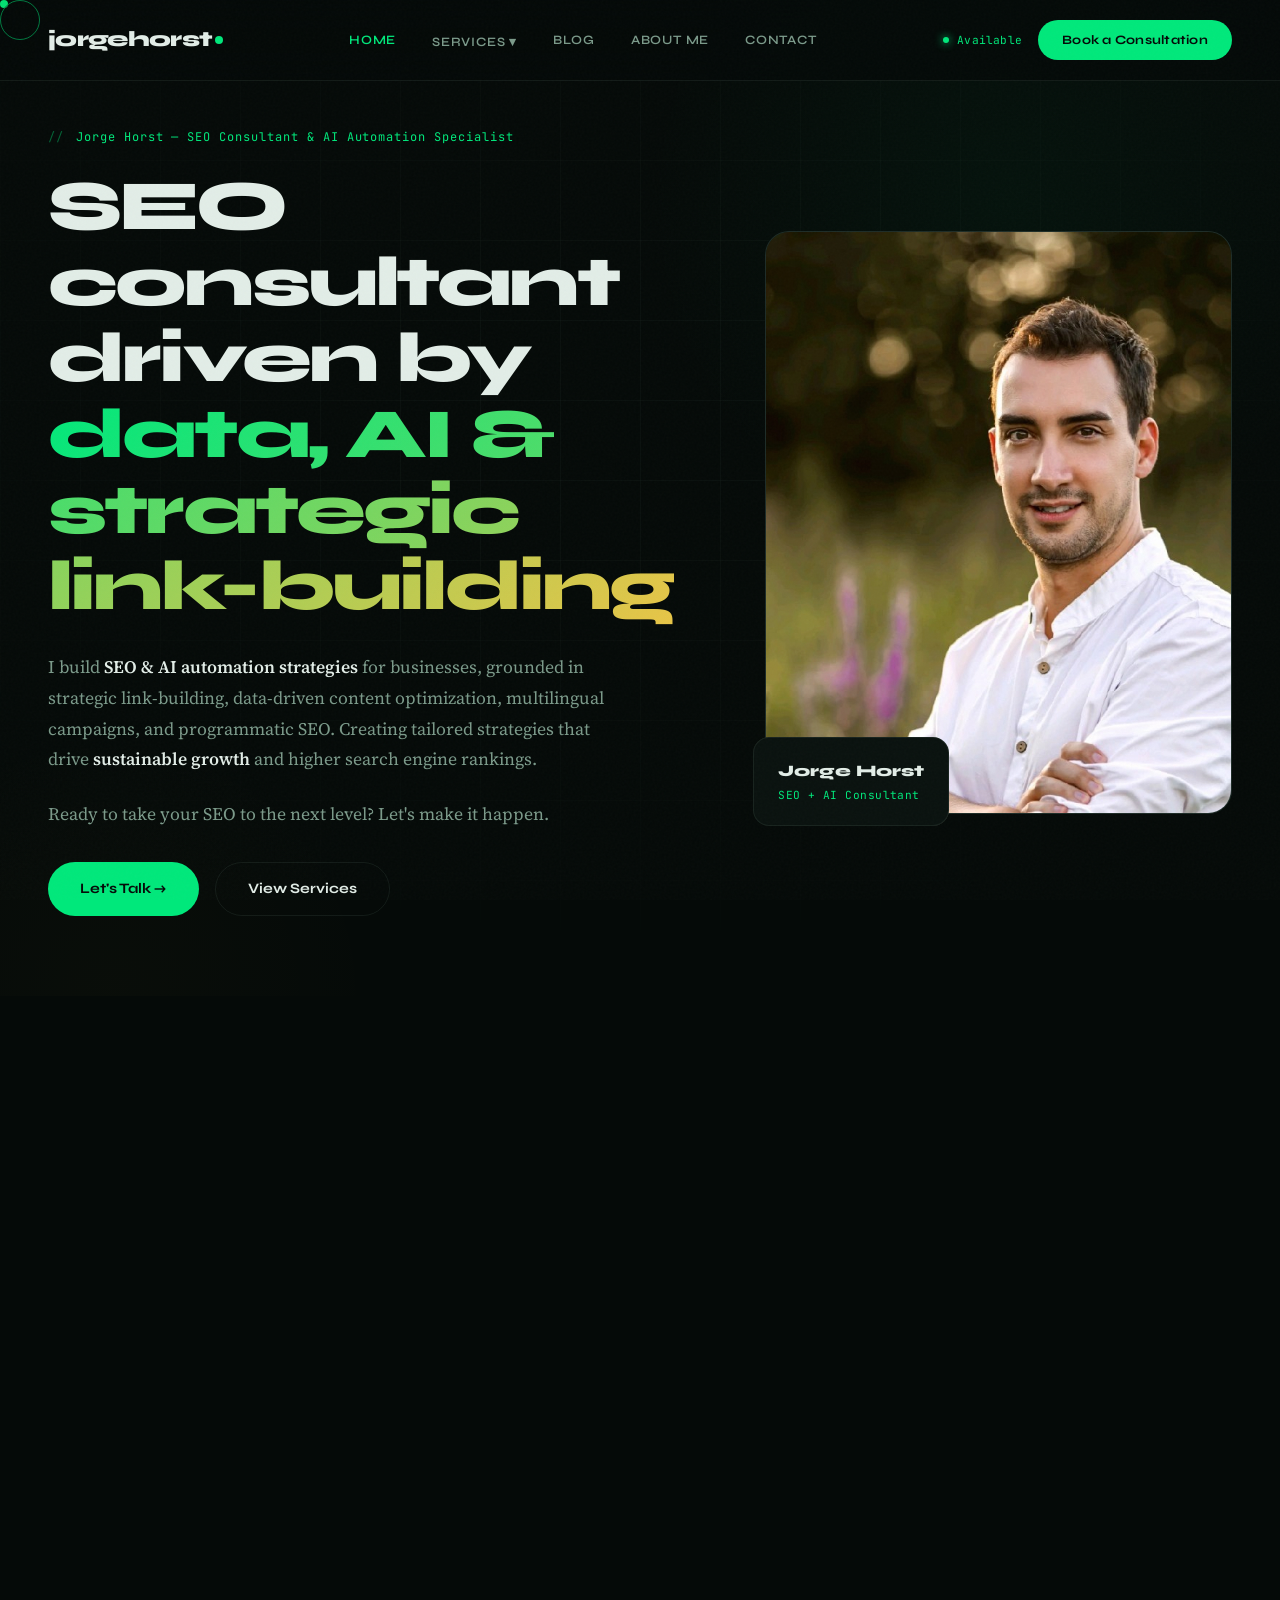
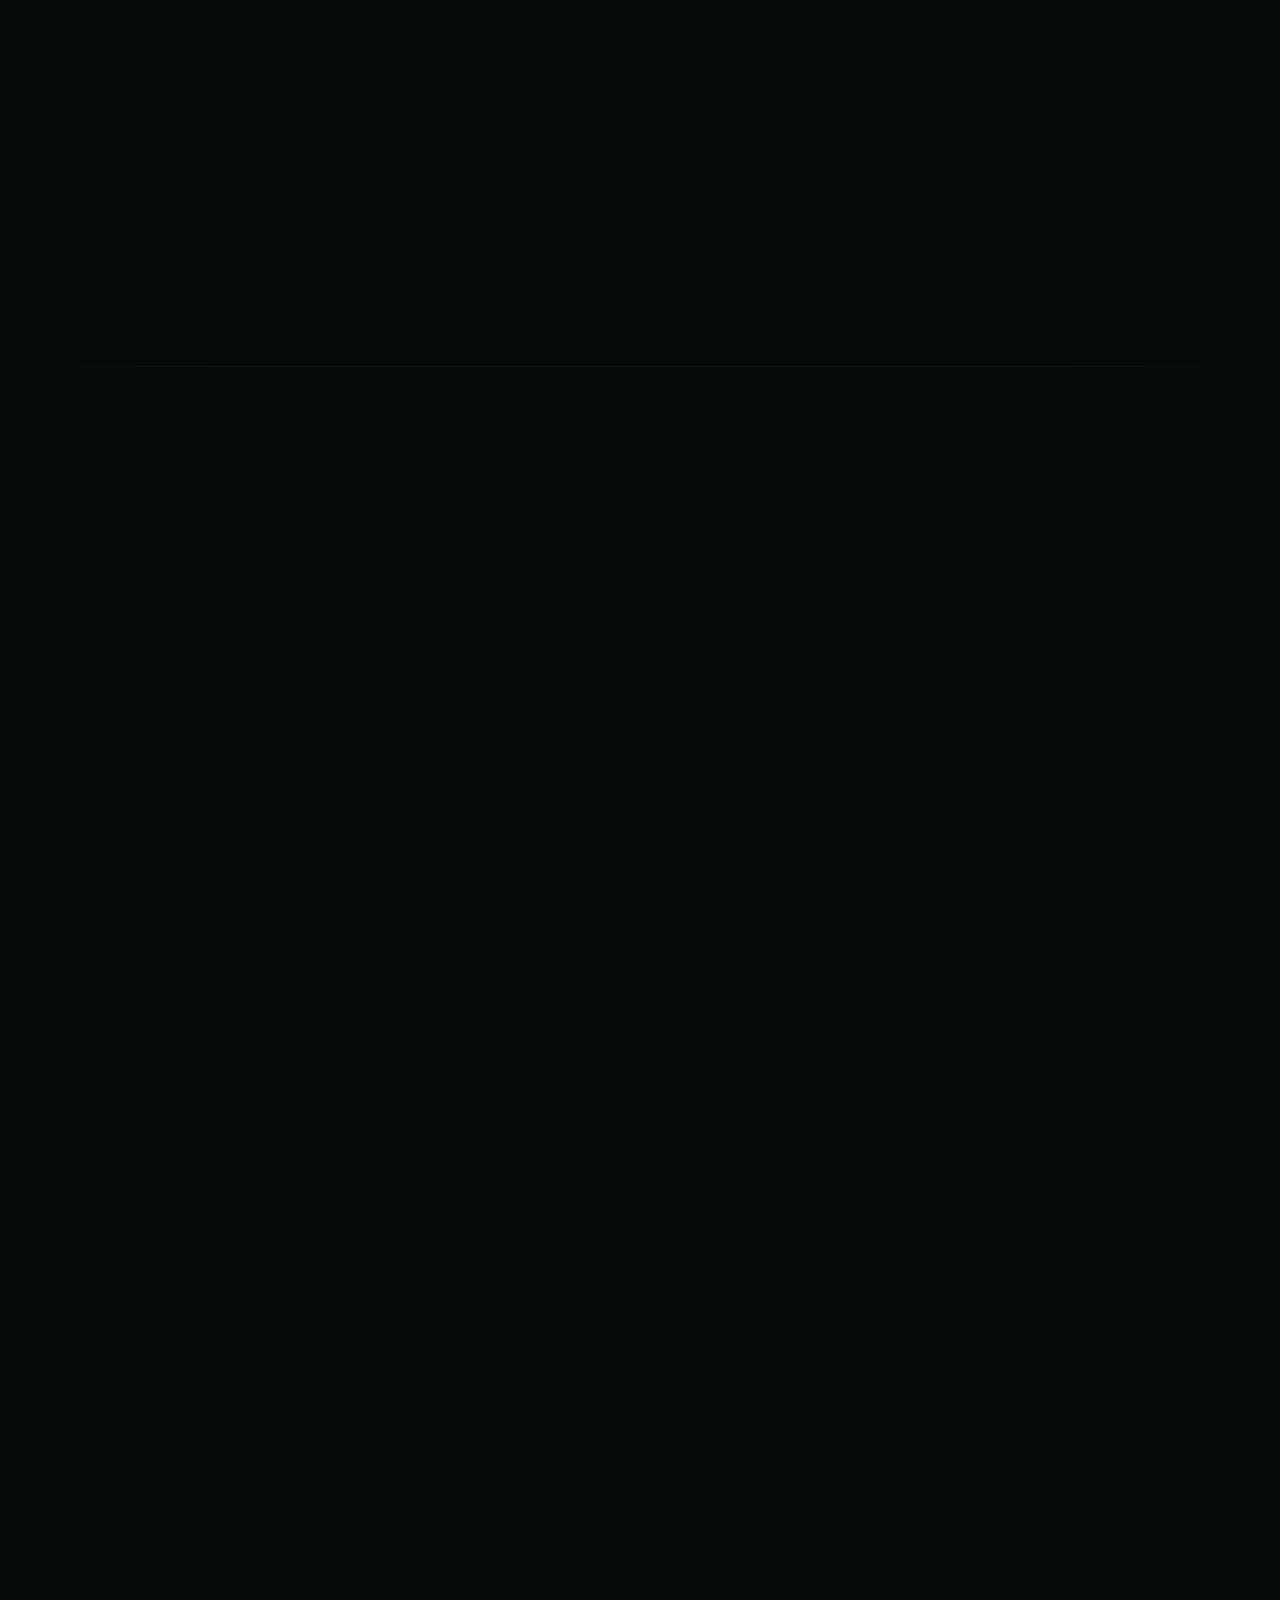
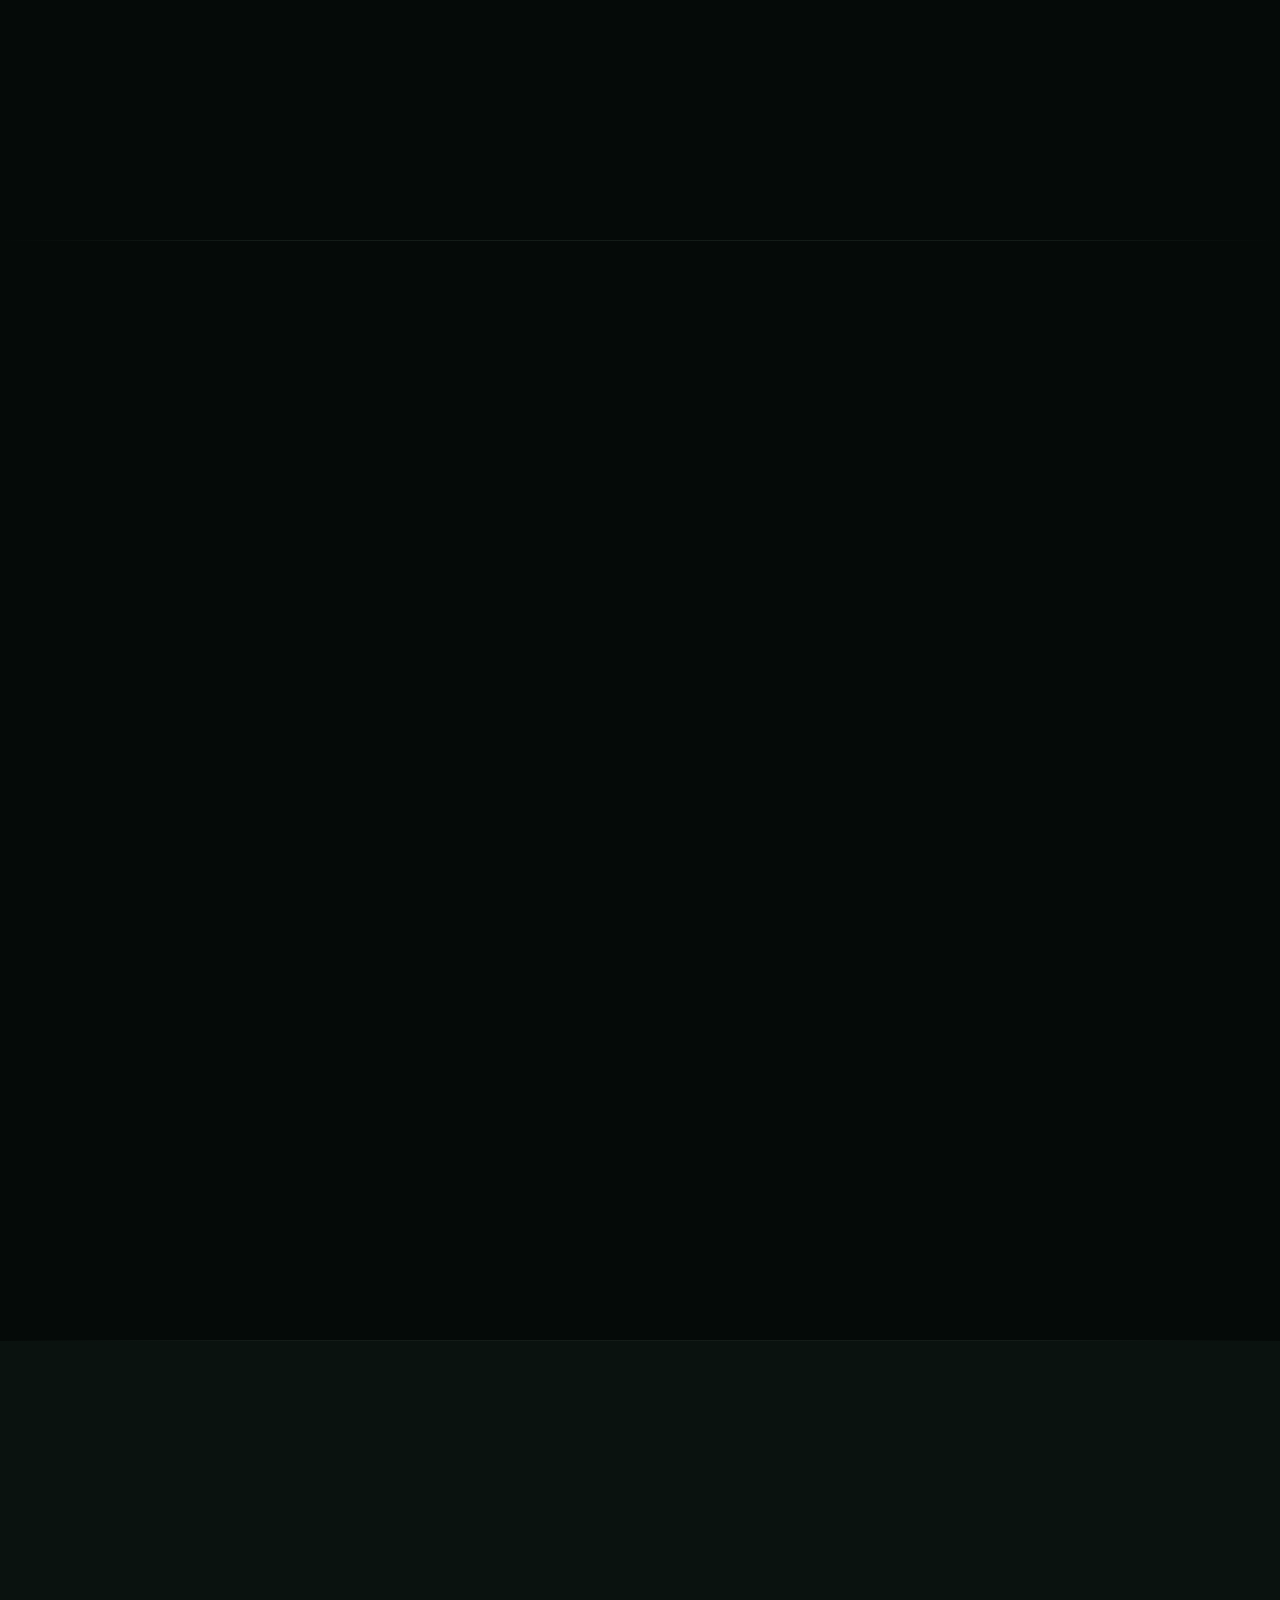
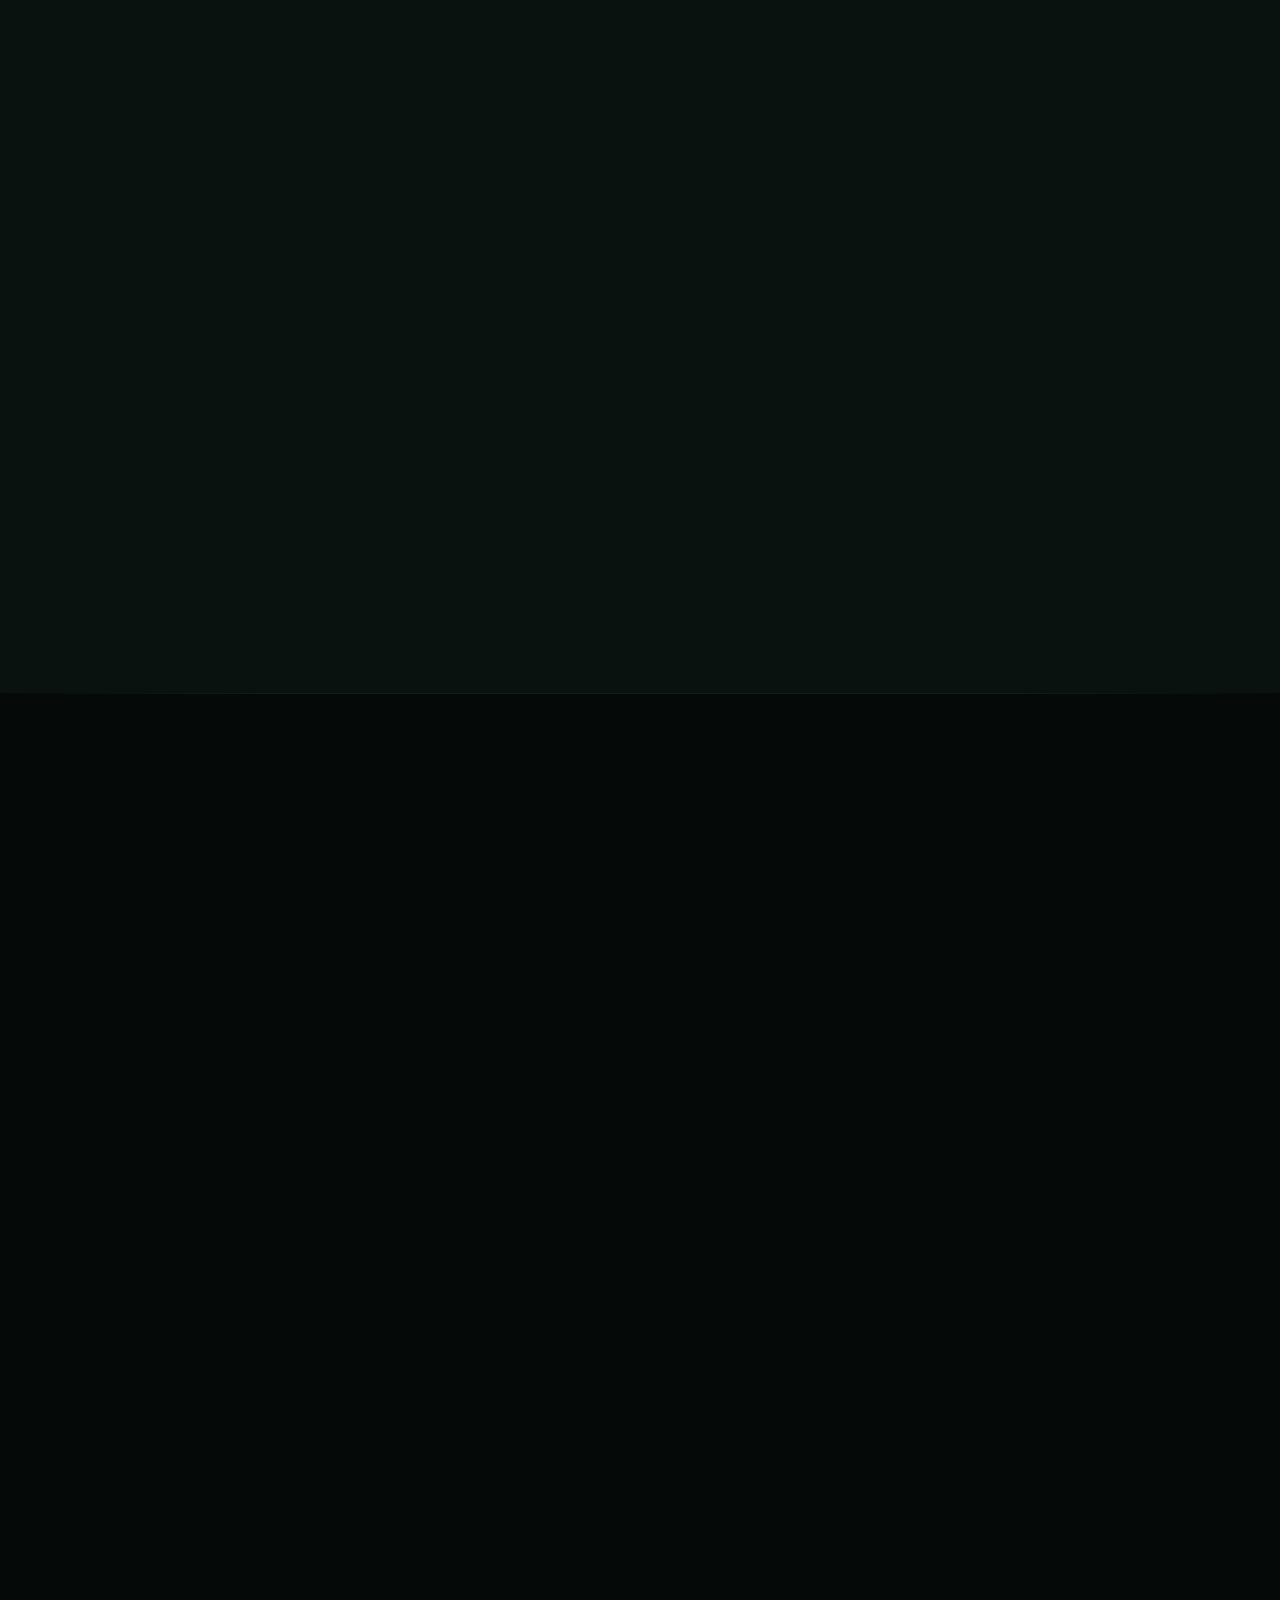
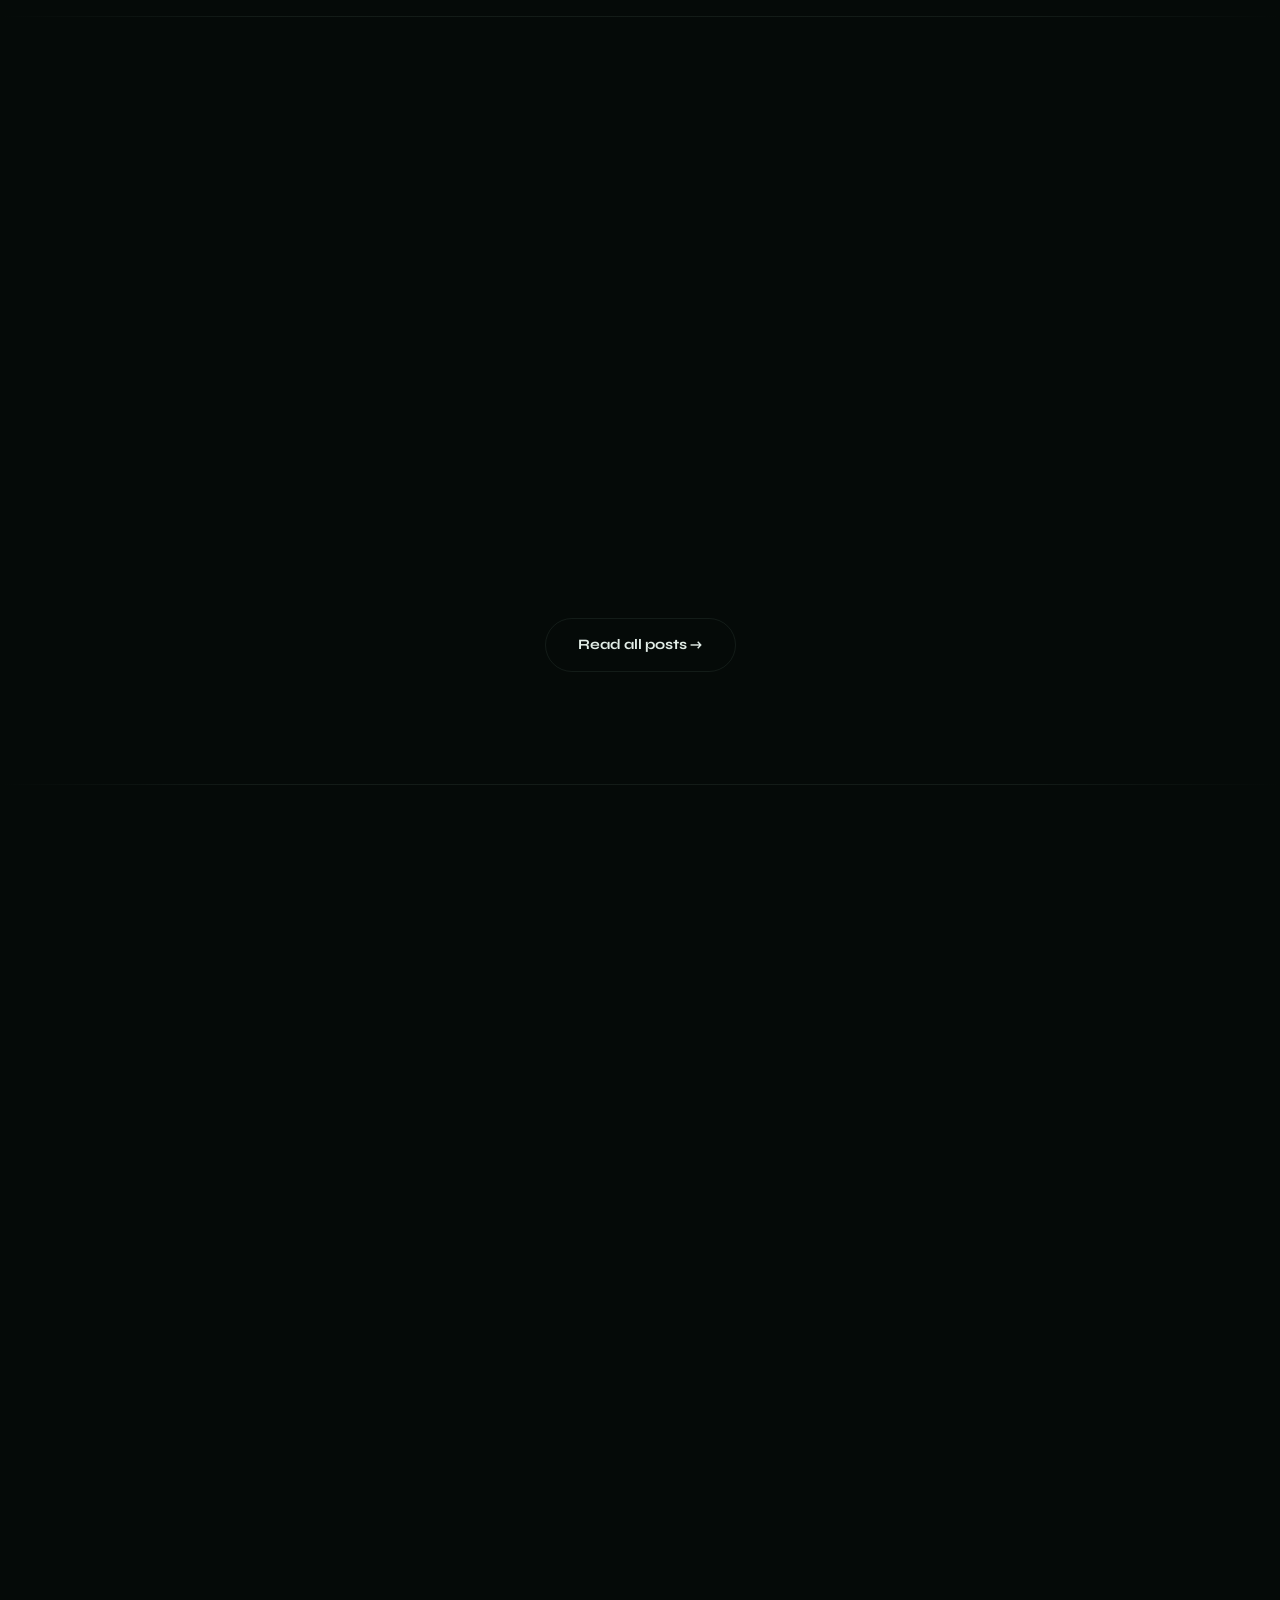
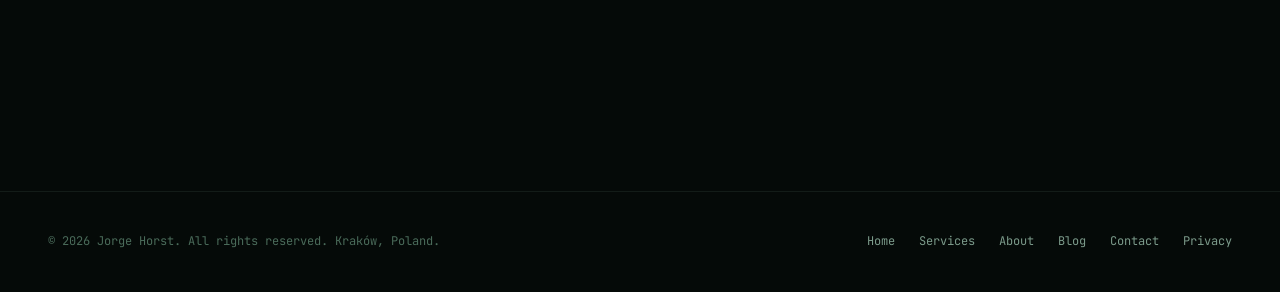
==== commit 4fe8e6ed: "Add files via upload" ====
--- a/index.html
+++ b/index.html
@@ -3,8 +3,8 @@
 <head>
 <meta charset="UTF-8">
 <meta name="viewport" content="width=device-width, initial-scale=1.0">
-<title>Jorge Horst | SEO Specialist & AI Automation Consultant</title>
-<meta name="description" content="Jorge Horst is an SEO Specialist and AI Automation Consultant helping businesses grow organic traffic through data-backed strategies, link-building, and AI-powered analysis. Based in Kraków, Poland.">
+<title>Jorge Horst — SEO Consultant & AI Automation Specialist | Kraków, Poland</title>
+<meta name="description" content="Jorge Horst is an SEO Consultant & AI Automation Specialist based in Kraków, Poland. Strategic link-building, AI-powered analysis, multilingual SEO campaigns, and programmatic SEO strategies for sustainable organic growth.">
 <link href="https://fonts.googleapis.com/css2?family=Syne:wght@400;500;600;700;800&family=Source+Serif+4:ital,wght@0,400;0,600;0,700;1,400;1,600&family=JetBrains+Mono:wght@400;500&display=swap" rel="stylesheet">
 <style>
 *, *::before, *::after { margin: 0; padding: 0; box-sizing: border-box; }
@@ -52,10 +52,8 @@
   width: 8px; height: 8px;
   background: var(--accent);
   border-radius: 50%;
-  position: fixed;
-  top: 0; left: 0;
-  pointer-events: none;
-  z-index: 99999;
+  position: fixed; top: 0; left: 0;
+  pointer-events: none; z-index: 99999;
   transition: transform 0.1s var(--ease), opacity 0.3s;
   mix-blend-mode: difference;
 }
@@ -63,10 +61,8 @@
   width: 40px; height: 40px;
   border: 1.5px solid var(--accent);
   border-radius: 50%;
-  position: fixed;
-  top: 0; left: 0;
-  pointer-events: none;
-  z-index: 99998;
+  position: fixed; top: 0; left: 0;
+  pointer-events: none; z-index: 99998;
   transition: width 0.3s var(--ease-out), height 0.3s var(--ease-out), border-color 0.3s;
   opacity: 0.5;
 }
@@ -79,23 +75,18 @@
 /* ── Grain ── */
 body::after {
   content: '';
-  position: fixed;
-  inset: 0;
-  z-index: 99990;
-  pointer-events: none;
+  position: fixed; inset: 0;
+  z-index: 99990; pointer-events: none;
   opacity: 0.025;
   background-image: url("data:image/svg+xml,%3Csvg viewBox='0 0 512 512' xmlns='http://www.w3.org/2000/svg'%3E%3Cfilter id='n'%3E%3CfeTurbulence type='fractalNoise' baseFrequency='0.75' numOctaves='4' stitchTiles='stitch'/%3E%3C/filter%3E%3Crect width='100%25' height='100%25' filter='url(%23n)'/%3E%3C/svg%3E");
 }
 
 /* ── NAV ── */
 .nav {
-  position: fixed;
-  top: 0; left: 0; right: 0;
+  position: fixed; top: 0; left: 0; right: 0;
   z-index: 9000;
   padding: 1.25rem 3rem;
-  display: flex;
-  align-items: center;
-  justify-content: space-between;
+  display: flex; align-items: center; justify-content: space-between;
   backdrop-filter: blur(24px);
   -webkit-backdrop-filter: blur(24px);
   background: rgba(5, 10, 8, 0.75);
@@ -106,22 +97,16 @@
 
 .nav-logo {
   font-family: var(--display);
-  font-weight: 800;
-  font-size: 1.35rem;
+  font-weight: 800; font-size: 1.35rem;
   letter-spacing: -0.03em;
-  display: flex;
-  align-items: center;
-  gap: 0.15rem;
+  display: flex; align-items: center;
 }
 .nav-logo .dot {
-  display: inline-block;
-  width: 8px; height: 8px;
-  background: var(--accent);
-  border-radius: 50%;
+  display: inline-block; width: 8px; height: 8px;
+  background: var(--accent); border-radius: 50%;
   margin-left: 2px;
   animation: dotPulse 2.5s ease infinite;
 }
-
 @keyframes dotPulse {
   0%, 100% { transform: scale(1); opacity: 1; }
   50% { transform: scale(1.4); opacity: 0.6; }
@@ -130,51 +115,60 @@
 .nav-links { display: flex; gap: 0.25rem; align-items: center; }
 .nav-link {
   font-family: var(--display);
-  font-size: 0.8rem;
-  font-weight: 600;
-  letter-spacing: 0.06em;
-  text-transform: uppercase;
+  font-size: 0.8rem; font-weight: 600;
+  letter-spacing: 0.06em; text-transform: uppercase;
   color: var(--text-dim);
-  padding: 0.5rem 1rem;
-  border-radius: 100px;
+  padding: 0.5rem 1rem; border-radius: 100px;
   transition: all 0.3s var(--ease);
-  position: relative;
 }
 .nav-link:hover { color: var(--text); background: var(--accent-glow); }
 .nav-link.active { color: var(--accent); }
 
-.nav-cta-wrap {
-  display: flex;
-  align-items: center;
-  gap: 1rem;
-}
-
+/* Dropdown */
+.nav-dropdown { position: relative; }
+.nav-dropdown-menu {
+  display: none;
+  position: absolute; top: 100%; left: 0;
+  background: var(--bg-2);
+  border: 1px solid var(--border);
+  border-radius: 12px;
+  padding: 0.5rem; min-width: 200px;
+  margin-top: 0.5rem;
+  box-shadow: 0 16px 48px rgba(0,0,0,0.5);
+}
+.nav-dropdown:hover .nav-dropdown-menu { display: block; }
+.nav-dropdown-menu a {
+  display: block;
+  padding: 0.65rem 1rem;
+  font-family: var(--display);
+  font-size: 0.8rem; font-weight: 600;
+  color: var(--text-dim);
+  border-radius: 8px;
+  transition: all 0.2s;
+}
+.nav-dropdown-menu a:hover {
+  background: var(--accent-glow);
+  color: var(--accent);
+}
+
+.nav-cta-wrap { display: flex; align-items: center; gap: 1rem; }
 .nav-status {
-  display: flex;
-  align-items: center;
-  gap: 0.5rem;
-  font-family: var(--mono);
-  font-size: 0.7rem;
-  color: var(--accent);
-  letter-spacing: 0.02em;
+  display: flex; align-items: center; gap: 0.5rem;
+  font-family: var(--mono); font-size: 0.7rem;
+  color: var(--accent); letter-spacing: 0.02em;
 }
 .nav-status .pulse {
   width: 6px; height: 6px;
-  background: var(--accent);
-  border-radius: 50%;
+  background: var(--accent); border-radius: 50%;
   box-shadow: 0 0 8px var(--accent);
   animation: dotPulse 2s ease infinite;
 }
-
 .nav-cta {
   font-family: var(--display);
-  font-size: 0.8rem;
-  font-weight: 700;
+  font-size: 0.8rem; font-weight: 700;
   padding: 0.6rem 1.5rem;
-  background: var(--accent);
-  color: var(--bg);
-  border-radius: 100px;
-  letter-spacing: 0.02em;
+  background: var(--accent); color: var(--bg);
+  border-radius: 100px; letter-spacing: 0.02em;
   transition: all 0.3s var(--ease);
 }
 .nav-cta:hover {
@@ -193,16 +187,12 @@
 /* ── HERO ── */
 .hero {
   min-height: 100vh;
-  display: flex;
-  align-items: center;
-  padding: 8rem 3rem 4rem;
-  position: relative;
-  overflow: hidden;
-}
-
+  display: flex; align-items: center;
+  padding: 8rem 3rem 5rem;
+  position: relative; overflow: hidden;
+}
 .hero-bg-grid {
-  position: absolute;
-  inset: 0;
+  position: absolute; inset: 0;
   background-image:
     linear-gradient(var(--border) 1px, transparent 1px),
     linear-gradient(90deg, var(--border) 1px, transparent 1px);
@@ -211,62 +201,43 @@
   -webkit-mask-image: radial-gradient(ellipse 70% 60% at 50% 40%, black 20%, transparent 100%);
   opacity: 0.4;
 }
-
 .hero-glow {
-  position: absolute;
-  top: -20%; right: -10%;
+  position: absolute; top: -20%; right: -10%;
   width: 800px; height: 800px;
   background: radial-gradient(circle, rgba(0, 232, 123, 0.04) 0%, transparent 65%);
   pointer-events: none;
 }
 .hero-glow-2 {
-  position: absolute;
-  bottom: -30%; left: -15%;
+  position: absolute; bottom: -30%; left: -15%;
   width: 600px; height: 600px;
   background: radial-gradient(circle, rgba(232, 197, 71, 0.02) 0%, transparent 65%);
   pointer-events: none;
 }
 
 .hero-inner {
-  max-width: 1280px;
-  margin: 0 auto;
-  width: 100%;
-  position: relative;
-  z-index: 2;
-}
-
-.hero-eyebrow {
-  display: inline-flex;
-  align-items: center;
-  gap: 0.75rem;
+  max-width: 1280px; margin: 0 auto; width: 100%;
+  position: relative; z-index: 2;
+  display: grid; grid-template-columns: 7fr 5fr;
+  gap: 4rem; align-items: center;
+}
+
+.hero-subtitle {
   font-family: var(--mono);
-  font-size: 0.75rem;
-  letter-spacing: 0.08em;
-  color: var(--accent);
-  margin-bottom: 2rem;
-  opacity: 0;
-  animation: slideUp 0.8s var(--ease-out) 0.3s forwards;
-}
-.hero-eyebrow::before { content: '//'; opacity: 0.4; }
+  font-size: 0.75rem; letter-spacing: 0.08em;
+  color: var(--accent); margin-bottom: 1.25rem;
+  display: flex; align-items: center; gap: 0.75rem;
+  opacity: 0; animation: slideUp 0.8s var(--ease-out) 0.3s forwards;
+}
+.hero-subtitle::before { content: '//'; opacity: 0.4; }
 
 .hero h1 {
   font-family: var(--display);
-  font-size: clamp(3.2rem, 7vw, 6rem);
-  font-weight: 800;
-  line-height: 1.02;
-  letter-spacing: -0.04em;
-  margin-bottom: 2rem;
-}
-.hero h1 .line {
-  display: block;
-  opacity: 0;
-  transform: translateY(60px) rotateX(15deg);
-  animation: heroLine 1s var(--ease-out) forwards;
-}
-.hero h1 .line:nth-child(1) { animation-delay: 0.4s; }
-.hero h1 .line:nth-child(2) { animation-delay: 0.55s; }
-.hero h1 .line:nth-child(3) { animation-delay: 0.7s; }
-.hero h1 .line em {
+  font-size: clamp(2.8rem, 5.5vw, 4.5rem);
+  font-weight: 800; line-height: 1.08;
+  letter-spacing: -0.04em; margin-bottom: 1.75rem;
+  opacity: 0; animation: slideUp 0.8s var(--ease-out) 0.45s forwards;
+}
+.hero h1 em {
   font-style: normal;
   background: linear-gradient(135deg, var(--accent), var(--warm));
   -webkit-background-clip: text;
@@ -274,471 +245,203 @@
   background-clip: text;
 }
 
-@keyframes heroLine {
-  to { opacity: 1; transform: translateY(0) rotateX(0); }
-}
+.hero-text {
+  font-size: 1.1rem; color: var(--text-dim);
+  line-height: 1.75; max-width: 560px; margin-bottom: 2rem;
+  opacity: 0; animation: slideUp 0.8s var(--ease-out) 0.6s forwards;
+}
+.hero-text strong { color: var(--text); font-weight: 600; }
+
+.hero-ctas {
+  display: flex; gap: 1rem; flex-wrap: wrap;
+  opacity: 0; animation: slideUp 0.8s var(--ease-out) 0.75s forwards;
+}
+
 @keyframes slideUp {
   from { opacity: 0; transform: translateY(20px); }
   to { opacity: 1; transform: translateY(0); }
 }
 
-.hero-bottom {
-  display: grid;
-  grid-template-columns: 1fr 1fr;
-  gap: 4rem;
-  align-items: end;
-  margin-top: 1rem;
-  opacity: 0;
-  animation: slideUp 0.8s var(--ease-out) 0.9s forwards;
-}
-
-.hero-desc {
-  font-size: 1.1rem;
-  color: var(--text-dim);
-  line-height: 1.75;
-  max-width: 540px;
-}
-.hero-desc strong { color: var(--text); font-weight: 600; }
-
-.hero-aside-note {
-  font-family: var(--mono);
-  font-size: 0.72rem;
-  color: var(--text-dimmer);
-  margin-top: 1rem;
-  padding: 0.75rem 1rem;
+.btn {
+  display: inline-flex; align-items: center; gap: 0.5rem;
+  font-family: var(--display); font-weight: 700; font-size: 0.9rem;
+  padding: 0.9rem 2rem; border-radius: 100px;
+  transition: all 0.35s var(--ease);
+}
+.btn-fill { background: var(--accent); color: var(--bg); }
+.btn-fill:hover {
+  background: #1affa0; transform: translateY(-2px);
+  box-shadow: 0 8px 32px rgba(0, 232, 123, 0.3);
+}
+.btn-outline { border: 1px solid var(--border); color: var(--text); }
+.btn-outline:hover {
+  border-color: var(--accent); color: var(--accent);
+  background: var(--accent-glow);
+}
+
+/* Hero right — photo card */
+.hero-photo-card {
+  position: relative;
+  opacity: 0; animation: slideUp 0.8s var(--ease-out) 0.6s forwards;
+}
+.hero-photo {
+  width: 100%; aspect-ratio: 4 / 5;
+  border-radius: 24px;
+  background: var(--bg-3); border: 1px solid var(--border);
+  overflow: hidden; position: relative;
+  transition: border-color 0.4s;
+}
+.hero-photo:hover { border-color: var(--border-hover); }
+.hero-photo-placeholder {
+  width: 100%; height: 100%;
+  display: flex; flex-direction: column;
+  align-items: center; justify-content: center;
+  gap: 0.75rem; color: var(--text-dimmer);
+  font-family: var(--mono); font-size: 0.75rem;
+}
+.hero-photo-floating {
+  position: absolute; bottom: -12px; left: -12px;
+  background: var(--bg-2); border: 1px solid var(--border);
+  border-radius: 16px; padding: 1.25rem 1.5rem;
+  backdrop-filter: blur(16px);
+  -webkit-backdrop-filter: blur(16px);
+}
+.hero-photo-floating .name {
+  font-family: var(--display); font-weight: 800;
+  font-size: 1rem; margin-bottom: 0.15rem;
+}
+.hero-photo-floating .role {
+  font-family: var(--mono); font-size: 0.7rem;
+  color: var(--accent); letter-spacing: 0.04em;
+}
+
+/* ── LOGO STRIP ── */
+.logos-strip {
+  padding: 3rem 3rem;
+  border-top: 1px solid var(--border);
+  border-bottom: 1px solid var(--border);
   background: var(--bg-2);
-  border-left: 2px solid var(--accent-dark);
-  border-radius: 0 8px 8px 0;
-  line-height: 1.6;
-}
-
-.hero-actions {
-  display: flex;
-  gap: 1rem;
+}
+.logos-inner {
+  max-width: 1280px; margin: 0 auto;
+}
+.logos-label {
+  font-family: var(--mono); font-size: 0.7rem;
+  letter-spacing: 0.1em; text-transform: uppercase;
+  color: var(--text-dimmer); text-align: center;
+  margin-bottom: 2rem;
+}
+.logos-row {
+  display: flex; align-items: center;
+  justify-content: center; gap: 3rem;
   flex-wrap: wrap;
-  margin-top: 2rem;
-}
-
-.btn {
-  display: inline-flex;
-  align-items: center;
-  gap: 0.5rem;
-  font-family: var(--display);
-  font-weight: 700;
-  font-size: 0.9rem;
-  padding: 0.9rem 2rem;
-  border-radius: 100px;
-  transition: all 0.35s var(--ease);
-  position: relative;
-  overflow: hidden;
-}
-.btn-fill {
-  background: var(--accent);
-  color: var(--bg);
-}
-.btn-fill:hover {
-  background: #1affa0;
-  transform: translateY(-2px);
-  box-shadow: 0 8px 32px rgba(0, 232, 123, 0.3);
-}
-.btn-outline {
-  border: 1px solid var(--border);
-  color: var(--text);
-}
-.btn-outline:hover {
-  border-color: var(--accent);
-  color: var(--accent);
-  background: var(--accent-glow);
-}
-
-/* Hero ticker */
-.hero-ticker {
-  display: flex;
-  flex-direction: column;
-  gap: 0.75rem;
-}
-.ticker-row {
-  display: flex;
-  gap: 0.75rem;
-  align-items: center;
-}
-.ticker-tag {
-  font-family: var(--mono);
-  font-size: 0.72rem;
-  letter-spacing: 0.04em;
-  padding: 0.5rem 1rem;
-  border-radius: 100px;
-  border: 1px solid var(--border);
-  color: var(--text-dim);
-  white-space: nowrap;
-  transition: all 0.3s var(--ease);
-}
-.ticker-tag:hover {
-  border-color: var(--accent);
-  color: var(--accent);
-  background: var(--accent-glow);
-  transform: translateY(-2px);
-}
-.ticker-tag.highlight {
-  border-color: var(--accent-dark);
-  color: var(--accent);
-  background: var(--accent-glow);
-}
-
-/* ── SECTION LAYOUT ── */
-.section {
-  padding: 7rem 3rem;
-  position: relative;
-}
-.section-inner {
-  max-width: 1280px;
-  margin: 0 auto;
-}
+}
+.logo-item {
+  font-family: var(--display); font-weight: 700;
+  font-size: 1.1rem; color: var(--text-dimmer);
+  letter-spacing: -0.01em;
+  transition: color 0.3s var(--ease);
+  opacity: 0.5;
+}
+.logo-item:hover { color: var(--text-dim); opacity: 0.8; }
+
+/* ── SECTIONS ── */
+.section { padding: 7rem 3rem; position: relative; }
+.section-inner { max-width: 1280px; margin: 0 auto; }
 .section-divider {
   height: 1px;
   background: linear-gradient(90deg, transparent 0%, var(--border) 20%, var(--border) 80%, transparent 100%);
-  max-width: 1280px;
-  margin: 0 auto;
+  max-width: 1280px; margin: 0 auto;
 }
 .section-header { margin-bottom: 4rem; }
 .section-eyebrow {
-  font-family: var(--mono);
-  font-size: 0.72rem;
-  letter-spacing: 0.12em;
-  text-transform: uppercase;
-  color: var(--accent);
-  margin-bottom: 1rem;
-  display: flex;
-  align-items: center;
-  gap: 0.75rem;
+  font-family: var(--mono); font-size: 0.72rem;
+  letter-spacing: 0.12em; text-transform: uppercase;
+  color: var(--accent); margin-bottom: 1rem;
+  display: flex; align-items: center; gap: 0.75rem;
 }
 .section-eyebrow::before {
-  content: '';
-  width: 24px; height: 1px;
-  background: var(--accent);
+  content: ''; width: 24px; height: 1px; background: var(--accent);
 }
 .section-title {
   font-family: var(--display);
   font-size: clamp(2rem, 4vw, 3.2rem);
-  font-weight: 800;
-  line-height: 1.1;
-  letter-spacing: -0.03em;
+  font-weight: 800; line-height: 1.1; letter-spacing: -0.03em;
 }
 .section-title em {
-  font-style: italic;
-  font-family: var(--serif);
-  font-weight: 600;
+  font-style: italic; font-family: var(--serif); font-weight: 600;
 }
 .section-subtitle {
-  font-size: 1.05rem;
-  color: var(--text-dim);
-  line-height: 1.7;
-  margin-top: 1rem;
-  max-width: 600px;
-}
-
-/* ── ABOUT ── */
-.about-layout {
-  display: grid;
-  grid-template-columns: 340px 1fr;
-  gap: 4rem;
-  align-items: start;
-}
-.about-photo-col {
-  position: sticky;
-  top: 6rem;
-}
-.about-photo {
-  aspect-ratio: 3 / 4;
-  border-radius: 20px;
-  background: var(--bg-3);
-  border: 1px solid var(--border);
-  display: flex;
-  align-items: center;
-  justify-content: center;
-  position: relative;
+  font-size: 1.05rem; color: var(--text-dim);
+  line-height: 1.7; margin-top: 1rem; max-width: 640px;
+}
+
+/* ── INTRO / STORY ── */
+.story-layout {
+  display: grid; grid-template-columns: 7fr 5fr;
+  gap: 4rem; align-items: center;
+}
+.story-text p {
+  color: var(--text-dim); font-size: 1.05rem;
+  line-height: 1.8; margin-bottom: 1rem;
+}
+.story-text p strong { color: var(--text); font-weight: 600; }
+.story-text .read-more {
+  display: inline-flex; align-items: center; gap: 0.5rem;
+  font-family: var(--display); font-weight: 700;
+  font-size: 0.85rem; color: var(--accent);
+  margin-top: 0.5rem; transition: gap 0.3s var(--ease);
+}
+.story-text .read-more:hover { gap: 0.85rem; }
+
+.story-stats {
+  display: grid; grid-template-columns: 1fr 1fr;
+  gap: 1px; background: var(--border);
+  border: 1px solid var(--border); border-radius: 20px;
   overflow: hidden;
-  transition: border-color 0.4s;
-}
-.about-photo:hover { border-color: var(--border-hover); }
-.about-photo img {
-  width: 100%;
-  height: 100%;
-  object-fit: cover;
-  border-radius: 20px;
-}
-.about-photo-decor {
-  position: absolute;
-  bottom: -1px;
-  left: 0; right: 0;
-  height: 100px;
-  background: linear-gradient(to top, var(--bg-3), transparent);
-  pointer-events: none;
-}
-.about-social {
-  display: flex;
-  gap: 0.5rem;
-  margin-top: 1rem;
-}
-.about-social a {
-  width: 42px; height: 42px;
-  border-radius: 12px;
-  background: var(--bg-3);
-  border: 1px solid var(--border);
-  display: flex;
-  align-items: center;
-  justify-content: center;
-  font-size: 0.85rem;
-  transition: all 0.3s var(--ease);
-}
-.about-social a:hover {
-  background: var(--accent-glow);
-  border-color: var(--accent);
-  transform: translateY(-2px);
-}
-
-.about-content h3 {
-  font-family: var(--display);
-  font-size: 1.5rem;
-  font-weight: 700;
-  margin-top: 2.5rem;
-  margin-bottom: 1rem;
-  letter-spacing: -0.02em;
-}
-.about-content h3:first-child { margin-top: 0; }
-.about-content p {
-  color: var(--text-dim);
-  margin-bottom: 1rem;
-  font-size: 1rem;
-  line-height: 1.75;
-}
-.about-content p strong {
-  color: var(--text);
-  font-weight: 600;
-}
-
-/* Q&A accordion */
-.qa-item {
-  border: 1px solid var(--border);
-  border-radius: 12px;
-  margin-bottom: 0.75rem;
-  overflow: hidden;
-  transition: border-color 0.3s;
-}
-.qa-item:hover { border-color: var(--border-hover); }
-.qa-question {
-  width: 100%;
-  text-align: left;
-  padding: 1.15rem 1.5rem;
-  font-family: var(--display);
-  font-size: 0.95rem;
-  font-weight: 600;
-  color: var(--text);
-  display: flex;
-  justify-content: space-between;
-  align-items: center;
-  gap: 1rem;
+}
+.story-stat {
+  background: var(--bg-2); padding: 2rem;
   transition: background 0.3s;
 }
-.qa-question:hover { background: var(--bg-3); }
-.qa-icon {
-  width: 24px; height: 24px;
-  border-radius: 50%;
-  border: 1px solid var(--border);
-  display: flex;
-  align-items: center;
-  justify-content: center;
-  font-size: 0.85rem;
-  color: var(--accent);
-  flex-shrink: 0;
-  transition: transform 0.3s var(--ease), background 0.3s;
-}
-.qa-item.open .qa-icon {
-  transform: rotate(45deg);
-  background: var(--accent-glow);
-}
-.qa-answer {
-  max-height: 0;
-  overflow: hidden;
-  transition: max-height 0.5s var(--ease), padding 0.3s;
-}
-.qa-item.open .qa-answer { max-height: 500px; }
-.qa-answer-inner {
-  padding: 0 1.5rem 1.25rem;
-  color: var(--text-dim);
-  font-size: 0.95rem;
-  line-height: 1.7;
-}
-
-/* ── SKILLS ── */
-.skills-section { background: var(--bg-2); }
-.skills-layout {
-  display: grid;
-  grid-template-columns: 1fr 1fr;
-  gap: 4rem;
-  align-items: center;
-}
-.skills-radar-wrap {
-  display: flex;
-  align-items: center;
-  justify-content: center;
-}
-.skills-list {
-  display: flex;
-  flex-direction: column;
-  gap: 1rem;
-}
-.skill-bar-item { position: relative; }
-.skill-bar-label {
-  display: flex;
-  justify-content: space-between;
-  align-items: baseline;
-  margin-bottom: 0.4rem;
-}
-.skill-bar-name {
-  font-family: var(--display);
-  font-size: 0.9rem;
-  font-weight: 600;
-}
-.skill-bar-pct {
-  font-family: var(--mono);
-  font-size: 0.72rem;
-  color: var(--accent);
-}
-.skill-bar-track {
-  height: 6px;
-  background: var(--bg-4);
-  border-radius: 100px;
-  overflow: hidden;
-}
-.skill-bar-fill {
-  height: 100%;
-  background: linear-gradient(90deg, var(--accent-dark), var(--accent));
-  border-radius: 100px;
-  width: 0;
-  transition: width 1.2s var(--ease-out);
-}
-.skill-bar-item.visible .skill-bar-fill { width: var(--pct); }
-
-/* ── TIMELINE ── */
-.timeline {
-  position: relative;
-  padding-left: 3rem;
-}
-.timeline::before {
-  content: '';
-  position: absolute;
-  left: 7px;
-  top: 0; bottom: 0;
-  width: 2px;
-  background: linear-gradient(to bottom, var(--accent), var(--accent-dark), var(--border));
-}
-.timeline-item {
-  position: relative;
-  padding-bottom: 3rem;
-  opacity: 0;
-  transform: translateX(-20px);
-  transition: all 0.6s var(--ease-out);
-}
-.timeline-item.visible {
-  opacity: 1;
-  transform: translateX(0);
-}
-.timeline-dot {
-  position: absolute;
-  left: -3rem;
-  top: 0.35rem;
-  width: 16px; height: 16px;
-  border-radius: 50%;
-  background: var(--bg);
-  border: 2px solid var(--accent);
-  z-index: 2;
-  transition: all 0.3s var(--ease-bounce);
-}
-.timeline-item:hover .timeline-dot {
-  transform: scale(1.4);
-  background: var(--accent);
-  box-shadow: 0 0 16px rgba(0, 232, 123, 0.4);
-}
-.timeline-date {
-  font-family: var(--mono);
-  font-size: 0.72rem;
-  color: var(--accent);
-  letter-spacing: 0.04em;
-  margin-bottom: 0.35rem;
-}
-.timeline-title {
-  font-family: var(--display);
-  font-size: 1.2rem;
-  font-weight: 700;
-  margin-bottom: 0.15rem;
-}
-.timeline-company {
-  font-size: 0.9rem;
-  color: var(--text-dim);
-  margin-bottom: 0.75rem;
-}
-.timeline-desc {
-  color: var(--text-dim);
-  font-size: 0.925rem;
-  line-height: 1.7;
-}
-.timeline-tags {
-  display: flex;
-  flex-wrap: wrap;
-  gap: 0.4rem;
-  margin-top: 0.75rem;
-}
-.timeline-tag {
-  font-family: var(--mono);
-  font-size: 0.65rem;
-  padding: 0.25rem 0.6rem;
-  background: var(--bg-4);
-  border-radius: 100px;
-  color: var(--text-dim);
+.story-stat:hover { background: var(--bg-3); }
+.story-stat-num {
+  font-family: var(--display); font-weight: 800;
+  font-size: 2.5rem; color: var(--accent); line-height: 1.1;
+}
+.story-stat-label {
+  font-family: var(--mono); font-size: 0.68rem;
+  text-transform: uppercase; letter-spacing: 0.08em;
+  color: var(--text-dim); margin-top: 0.25rem;
 }
 
 /* ── SERVICES ── */
 .services-grid {
-  display: grid;
-  grid-template-columns: repeat(3, 1fr);
-  gap: 1.25rem;
+  display: grid; grid-template-columns: repeat(2, 1fr); gap: 1.25rem;
 }
 .service-card {
-  background: var(--bg-2);
-  border: 1px solid var(--border);
-  border-radius: 20px;
-  padding: 2.5rem 2rem;
+  background: var(--bg-2); border: 1px solid var(--border);
+  border-radius: 20px; padding: 2.5rem;
   transition: all 0.4s var(--ease);
-  position: relative;
-  overflow: hidden;
-  cursor: default;
+  position: relative; overflow: hidden;
+  display: flex; flex-direction: column;
 }
 .service-card::after {
-  content: '';
-  position: absolute;
-  inset: 0;
+  content: ''; position: absolute; inset: 0;
   background: radial-gradient(circle at var(--mx, 50%) var(--my, 50%), var(--accent-glow-strong), transparent 60%);
-  opacity: 0;
-  transition: opacity 0.4s;
-  pointer-events: none;
+  opacity: 0; transition: opacity 0.4s; pointer-events: none;
 }
 .service-card:hover::after { opacity: 1; }
 .service-card:hover {
-  border-color: var(--border-hover);
-  transform: translateY(-6px);
-  box-shadow: 0 16px 48px rgba(0, 0, 0, 0.4);
+  border-color: var(--border-hover); transform: translateY(-6px);
+  box-shadow: 0 16px 48px rgba(0,0,0,0.4);
 }
 .service-icon-wrap {
-  width: 52px; height: 52px;
-  border-radius: 14px;
+  width: 52px; height: 52px; border-radius: 14px;
   background: var(--accent-glow);
   border: 1px solid rgba(0, 232, 123, 0.1);
-  display: flex;
-  align-items: center;
-  justify-content: center;
-  font-size: 1.5rem;
-  margin-bottom: 1.5rem;
+  display: flex; align-items: center; justify-content: center;
+  font-size: 1.5rem; margin-bottom: 1.5rem;
   transition: all 0.3s var(--ease-bounce);
 }
 .service-card:hover .service-icon-wrap {
@@ -746,223 +449,235 @@
   background: var(--accent-glow-strong);
 }
 .service-card h3 {
-  font-family: var(--display);
-  font-size: 1.2rem;
-  font-weight: 700;
-  margin-bottom: 0.75rem;
+  font-family: var(--display); font-size: 1.25rem;
+  font-weight: 700; margin-bottom: 0.75rem;
 }
 .service-card p {
-  color: var(--text-dim);
-  font-size: 0.9rem;
-  line-height: 1.65;
-  margin-bottom: 1.25rem;
-}
-.service-tags {
-  display: flex;
-  flex-wrap: wrap;
-  gap: 0.4rem;
-}
-.service-tag {
-  font-family: var(--mono);
-  font-size: 0.65rem;
-  padding: 0.3rem 0.65rem;
-  background: var(--bg-4);
-  border-radius: 100px;
-  color: var(--text-dim);
-}
-
-/* ── PROJECTS ── */
-.projects-grid {
-  display: grid;
-  grid-template-columns: 1fr 1fr;
-  gap: 1.5rem;
-}
-.project-card {
-  background: var(--bg-2);
+  color: var(--text-dim); font-size: 0.925rem;
+  line-height: 1.65; flex: 1;
+}
+.service-card .service-link {
+  font-family: var(--display); font-weight: 700;
+  font-size: 0.82rem; color: var(--accent);
+  display: inline-flex; align-items: center; gap: 0.4rem;
+  margin-top: 1.25rem; transition: gap 0.3s;
+}
+.service-card:hover .service-link { gap: 0.7rem; }
+
+/* ── FRAMEWORK ── */
+.framework-grid {
+  display: grid; grid-template-columns: repeat(4, 1fr); gap: 1.5rem;
+  counter-reset: stage;
+}
+.framework-step {
+  background: var(--bg-2); border: 1px solid var(--border);
+  border-radius: 20px; padding: 2rem 1.75rem;
+  counter-increment: stage;
+  position: relative; overflow: hidden;
+  transition: all 0.4s var(--ease);
+}
+.framework-step:hover {
+  border-color: var(--border-hover); transform: translateY(-4px);
+}
+.framework-step-num {
+  font-family: var(--display); font-weight: 800;
+  font-size: 3.5rem; line-height: 1;
+  color: var(--accent); opacity: 0.12;
+  margin-bottom: 1rem;
+}
+.framework-step-label {
+  font-family: var(--mono); font-size: 0.65rem;
+  text-transform: uppercase; letter-spacing: 0.1em;
+  color: var(--accent); margin-bottom: 0.5rem;
+}
+.framework-step h4 {
+  font-family: var(--display); font-size: 1.05rem;
+  font-weight: 700; margin-bottom: 0.6rem;
+}
+.framework-step p {
+  color: var(--text-dim); font-size: 0.88rem; line-height: 1.65;
+}
+
+/* ── CTA BANNER ── */
+.cta-banner {
+  background: var(--bg-3); border: 1px solid var(--border);
+  border-radius: 24px; padding: 3.5rem;
+  display: flex; align-items: center;
+  justify-content: space-between; gap: 2rem;
+  transition: border-color 0.3s;
+}
+.cta-banner:hover { border-color: var(--border-hover); }
+.cta-banner h3 {
+  font-family: var(--display); font-size: 1.6rem;
+  font-weight: 800; letter-spacing: -0.02em;
+}
+.cta-banner p {
+  color: var(--text-dim); font-size: 0.95rem;
+  margin-top: 0.5rem; line-height: 1.6;
+}
+
+/* ── TESTIMONIALS ── */
+.testimonials-section { background: var(--bg-2); }
+.testimonials-grid {
+  display: grid; grid-template-columns: 1fr 1fr; gap: 1.5rem;
+}
+.testimonial-card {
+  background: var(--bg); border: 1px solid var(--border);
+  border-radius: 20px; padding: 2.5rem;
+  transition: all 0.4s var(--ease);
+}
+.testimonial-card:hover {
+  border-color: var(--border-hover); transform: translateY(-3px);
+}
+.testimonial-quote {
+  font-family: var(--serif); font-size: 1.05rem;
+  font-style: italic; line-height: 1.75;
+  color: var(--text); margin-bottom: 1.5rem;
+  position: relative; padding-left: 1.25rem;
+  border-left: 2px solid var(--accent-dark);
+}
+.testimonial-author {
+  display: flex; align-items: center; gap: 0.75rem;
+}
+.testimonial-avatar {
+  width: 42px; height: 42px; border-radius: 50%;
+  background: var(--bg-3); border: 1px solid var(--border);
+  display: flex; align-items: center; justify-content: center;
+  font-family: var(--display); font-size: 0.8rem;
+  font-weight: 700; color: var(--accent);
+}
+.testimonial-name {
+  font-family: var(--display); font-weight: 700; font-size: 0.9rem;
+}
+.testimonial-role {
+  font-family: var(--mono); font-size: 0.7rem; color: var(--text-dim);
+}
+
+/* ── FAQ ── */
+.faq-list { max-width: 800px; }
+.faq-item {
+  border: 1px solid var(--border); border-radius: 14px;
+  margin-bottom: 0.75rem; overflow: hidden;
+  transition: border-color 0.3s;
+}
+.faq-item:hover { border-color: var(--border-hover); }
+.faq-question {
+  width: 100%; text-align: left;
+  padding: 1.25rem 1.5rem;
+  font-family: var(--display); font-size: 1rem; font-weight: 700;
+  color: var(--text);
+  display: flex; justify-content: space-between;
+  align-items: center; gap: 1rem;
+  transition: background 0.3s;
+}
+.faq-question:hover { background: var(--bg-3); }
+.faq-chevron {
+  width: 24px; height: 24px; border-radius: 50%;
   border: 1px solid var(--border);
-  border-radius: 20px;
-  padding: 2.5rem;
+  display: flex; align-items: center; justify-content: center;
+  font-size: 0.85rem; color: var(--accent); flex-shrink: 0;
+  transition: transform 0.3s var(--ease), background 0.3s;
+}
+.faq-item.open .faq-chevron {
+  transform: rotate(45deg); background: var(--accent-glow);
+}
+.faq-answer {
+  max-height: 0; overflow: hidden;
+  transition: max-height 0.5s var(--ease);
+}
+.faq-item.open .faq-answer { max-height: 600px; }
+.faq-answer-inner {
+  padding: 0 1.5rem 1.25rem;
+  color: var(--text-dim); font-size: 0.95rem; line-height: 1.75;
+}
+
+/* ── BLOG PREVIEW ── */
+.blog-grid {
+  display: grid; grid-template-columns: repeat(3, 1fr); gap: 1.5rem;
+}
+.blog-card {
+  background: var(--bg-2); border: 1px solid var(--border);
+  border-radius: 20px; overflow: hidden;
   transition: all 0.4s var(--ease);
 }
-.project-card:hover {
-  border-color: var(--border-hover);
-  transform: translateY(-4px);
-}
-.project-badge {
-  font-family: var(--mono);
-  font-size: 0.65rem;
-  text-transform: uppercase;
-  letter-spacing: 0.1em;
-  color: var(--bg);
-  background: var(--accent);
-  padding: 0.25rem 0.65rem;
-  border-radius: 100px;
-  display: inline-block;
-  margin-bottom: 1rem;
-}
-.project-card h3 {
-  font-family: var(--display);
-  font-size: 1.35rem;
-  font-weight: 700;
-  margin-bottom: 0.75rem;
-}
-.project-card p {
-  color: var(--text-dim);
-  font-size: 0.925rem;
-  line-height: 1.7;
-}
-
-/* ── RESULTS ── */
-.results-strip {
-  background: var(--bg-2);
-  border-top: 1px solid var(--border);
-  border-bottom: 1px solid var(--border);
-  padding: 3.5rem 3rem;
-}
-.results-inner {
-  max-width: 1280px;
-  margin: 0 auto;
-  display: grid;
-  grid-template-columns: repeat(4, 1fr);
-  gap: 2rem;
-  text-align: center;
-}
-.result-stat-num {
-  font-family: var(--display);
-  font-size: 3rem;
-  font-weight: 800;
-  color: var(--accent);
-  line-height: 1.1;
-}
-.result-stat-label {
-  font-family: var(--mono);
-  font-size: 0.7rem;
-  text-transform: uppercase;
-  letter-spacing: 0.1em;
-  color: var(--text-dim);
-  margin-top: 0.35rem;
-}
-
-/* ── CERTS MARQUEE ── */
-.certs-marquee {
-  overflow: hidden;
-  padding: 1.5rem 0;
-  mask-image: linear-gradient(90deg, transparent, black 10%, black 90%, transparent);
-  -webkit-mask-image: linear-gradient(90deg, transparent, black 10%, black 90%, transparent);
-}
-.certs-track {
-  display: flex;
-  gap: 1rem;
-  animation: marquee 30s linear infinite;
-  width: max-content;
-}
-@keyframes marquee {
-  0% { transform: translateX(0); }
-  100% { transform: translateX(-50%); }
-}
-.cert-chip {
-  font-family: var(--mono);
-  font-size: 0.75rem;
-  padding: 0.6rem 1.25rem;
-  background: var(--bg-3);
-  border: 1px solid var(--border);
-  border-radius: 100px;
-  color: var(--text-dim);
-  white-space: nowrap;
-  transition: all 0.3s;
-}
-.cert-chip:hover {
-  border-color: var(--accent);
-  color: var(--accent);
+.blog-card:hover {
+  border-color: var(--border-hover); transform: translateY(-4px);
+  box-shadow: 0 12px 40px rgba(0,0,0,0.3);
+}
+.blog-card-body { padding: 2rem; }
+.blog-card-tag {
+  font-family: var(--mono); font-size: 0.65rem;
+  text-transform: uppercase; letter-spacing: 0.1em;
+  color: var(--accent); margin-bottom: 0.75rem;
+}
+.blog-card h3 {
+  font-family: var(--display); font-size: 1.1rem;
+  font-weight: 700; margin-bottom: 0.75rem;
+  letter-spacing: -0.01em; line-height: 1.3;
+}
+.blog-card p {
+  color: var(--text-dim); font-size: 0.88rem; line-height: 1.65;
+}
+.blog-card-link {
+  display: inline-flex; align-items: center; gap: 0.4rem;
+  font-family: var(--display); font-weight: 700;
+  font-size: 0.8rem; color: var(--accent);
+  margin-top: 1rem; transition: gap 0.3s;
+}
+.blog-card:hover .blog-card-link { gap: 0.7rem; }
+.blog-all {
+  text-align: center; margin-top: 3rem;
 }
 
 /* ── CONTACT ── */
 .contact-layout {
-  display: grid;
-  grid-template-columns: 1fr 1fr;
-  gap: 4rem;
+  display: grid; grid-template-columns: 1fr 1fr; gap: 4rem;
 }
 .contact-info h3 {
-  font-family: var(--display);
-  font-size: 2rem;
-  font-weight: 800;
-  margin-bottom: 1.25rem;
+  font-family: var(--display); font-size: 2rem;
+  font-weight: 800; margin-bottom: 1.25rem;
   letter-spacing: -0.02em;
 }
 .contact-info p {
-  color: var(--text-dim);
-  line-height: 1.7;
-  margin-bottom: 2rem;
+  color: var(--text-dim); line-height: 1.7; margin-bottom: 2rem;
 }
 .contact-links {
-  display: flex;
-  flex-direction: column;
-  gap: 0.75rem;
+  display: flex; flex-direction: column; gap: 0.75rem;
 }
 .contact-link-item {
-  display: flex;
-  align-items: center;
-  gap: 1rem;
+  display: flex; align-items: center; gap: 1rem;
   padding: 1rem 1.25rem;
-  background: var(--bg-2);
-  border: 1px solid var(--border);
-  border-radius: 14px;
-  transition: all 0.3s var(--ease);
+  background: var(--bg-2); border: 1px solid var(--border);
+  border-radius: 14px; transition: all 0.3s var(--ease);
 }
 .contact-link-item:hover {
-  border-color: var(--border-hover);
-  transform: translateX(4px);
+  border-color: var(--border-hover); transform: translateX(4px);
   background: var(--bg-3);
 }
 .contact-link-icon {
-  width: 40px; height: 40px;
-  border-radius: 10px;
+  width: 40px; height: 40px; border-radius: 10px;
   background: var(--accent-glow);
-  display: flex;
-  align-items: center;
-  justify-content: center;
-  flex-shrink: 0;
-}
-.contact-link-text {
-  font-family: var(--display);
-  font-weight: 600;
-  font-size: 0.95rem;
-}
-.contact-link-sub {
-  font-family: var(--mono);
-  font-size: 0.72rem;
-  color: var(--text-dim);
-}
-
-.contact-form {
-  display: flex;
-  flex-direction: column;
-  gap: 1rem;
-}
+  display: flex; align-items: center; justify-content: center; flex-shrink: 0;
+}
+.contact-link-text { font-family: var(--display); font-weight: 600; font-size: 0.95rem; }
+.contact-link-sub { font-family: var(--mono); font-size: 0.72rem; color: var(--text-dim); }
+
+.contact-form { display: flex; flex-direction: column; gap: 1rem; }
 .form-row { display: flex; gap: 1rem; }
 .form-row > * { flex: 1; }
 .form-group label {
-  display: block;
-  font-family: var(--mono);
-  font-size: 0.7rem;
-  letter-spacing: 0.08em;
-  text-transform: uppercase;
-  color: var(--text-dim);
-  margin-bottom: 0.4rem;
+  display: block; font-family: var(--mono); font-size: 0.7rem;
+  letter-spacing: 0.08em; text-transform: uppercase;
+  color: var(--text-dim); margin-bottom: 0.4rem;
 }
 .form-group input,
 .form-group textarea,
 .form-group select {
-  width: 100%;
-  padding: 0.85rem 1rem;
-  background: var(--bg-2);
-  border: 1px solid var(--border);
-  border-radius: 12px;
-  color: var(--text);
-  font-family: var(--serif);
-  font-size: 0.95rem;
-  transition: all 0.3s var(--ease);
-  outline: none;
+  width: 100%; padding: 0.85rem 1rem;
+  background: var(--bg-2); border: 1px solid var(--border);
+  border-radius: 12px; color: var(--text);
+  font-family: var(--serif); font-size: 0.95rem;
+  transition: all 0.3s var(--ease); outline: none;
 }
 .form-group input:focus,
 .form-group textarea:focus,
@@ -972,22 +687,19 @@
 }
 .form-group textarea { min-height: 130px; resize: vertical; }
 .form-group select option { background: var(--bg-2); }
-
 .form-submit {
   align-self: flex-start;
-  font-family: var(--display);
-  font-weight: 700;
-  font-size: 0.95rem;
-  padding: 1rem 2.5rem;
-  background: var(--accent);
-  color: var(--bg);
-  border-radius: 100px;
-  transition: all 0.35s var(--ease);
+  font-family: var(--display); font-weight: 700; font-size: 0.95rem;
+  padding: 1rem 2.5rem; background: var(--accent); color: var(--bg);
+  border-radius: 100px; transition: all 0.35s var(--ease);
 }
 .form-submit:hover {
-  background: #1affa0;
-  transform: translateY(-2px);
+  background: #1affa0; transform: translateY(-2px);
   box-shadow: 0 8px 32px rgba(0, 232, 123, 0.3);
+}
+.form-note {
+  font-family: var(--mono); font-size: 0.68rem;
+  color: var(--text-dimmer); line-height: 1.6; margin-top: 0.5rem;
 }
 
 /* ── FOOTER ── */
@@ -996,32 +708,21 @@
   border-top: 1px solid var(--border);
 }
 .footer-inner {
-  max-width: 1280px;
-  margin: 0 auto;
-  display: flex;
-  align-items: center;
-  justify-content: space-between;
-  flex-wrap: wrap;
-  gap: 1rem;
-}
-.footer-copy {
-  font-family: var(--mono);
-  font-size: 0.75rem;
-  color: var(--text-dimmer);
-}
+  max-width: 1280px; margin: 0 auto;
+  display: flex; align-items: center;
+  justify-content: space-between; flex-wrap: wrap; gap: 1rem;
+}
+.footer-copy { font-family: var(--mono); font-size: 0.75rem; color: var(--text-dimmer); }
 .footer-links { display: flex; gap: 1.5rem; }
 .footer-links a {
-  font-family: var(--mono);
-  font-size: 0.75rem;
-  color: var(--text-dim);
-  transition: color 0.3s;
+  font-family: var(--mono); font-size: 0.75rem;
+  color: var(--text-dim); transition: color 0.3s;
 }
 .footer-links a:hover { color: var(--accent); }
 
-/* ── SCROLL ANIMATIONS ── */
+/* ── ANIMATIONS ── */
 .reveal {
-  opacity: 0;
-  transform: translateY(40px);
+  opacity: 0; transform: translateY(40px);
   transition: opacity 0.7s var(--ease-out), transform 0.7s var(--ease-out);
 }
 .reveal.visible { opacity: 1; transform: translateY(0); }
@@ -1033,60 +734,63 @@
 @media (max-width: 1024px) {
   .nav { padding: 1rem 1.5rem; }
   .hero { padding: 7rem 1.5rem 3rem; }
+  .hero-inner { grid-template-columns: 1fr; gap: 2rem; }
+  .hero-photo-card { max-width: 340px; }
   .section { padding: 5rem 1.5rem; }
-  .hero-bottom { grid-template-columns: 1fr; gap: 2rem; }
-  .services-grid { grid-template-columns: 1fr 1fr; }
-  .about-layout { grid-template-columns: 1fr; }
-  .about-photo-col { position: static; max-width: 300px; }
-  .skills-layout { grid-template-columns: 1fr; }
-  .results-inner { grid-template-columns: 1fr 1fr; }
+  .services-grid { grid-template-columns: 1fr; }
+  .framework-grid { grid-template-columns: 1fr 1fr; }
+  .story-layout { grid-template-columns: 1fr; }
+  .testimonials-grid { grid-template-columns: 1fr; }
+  .blog-grid { grid-template-columns: 1fr; }
   .contact-layout { grid-template-columns: 1fr; }
+  .cta-banner { flex-direction: column; text-align: center; }
 }
 
 @media (max-width: 768px) {
   .nav-links { display: none; }
   .nav-links.open {
-    display: flex;
-    flex-direction: column;
-    position: absolute;
-    top: 100%; left: 0; right: 0;
-    background: var(--bg-2);
-    border-bottom: 1px solid var(--border);
-    padding: 1.25rem;
-    gap: 0.25rem;
+    display: flex; flex-direction: column;
+    position: absolute; top: 100%; left: 0; right: 0;
+    background: var(--bg-2); border-bottom: 1px solid var(--border);
+    padding: 1.25rem; gap: 0.25rem;
   }
+  .nav-dropdown-menu { position: static; box-shadow: none; margin-top: 0; border: none; }
   .nav-status { display: none; }
   .mobile-toggle { display: block; }
-  .services-grid { grid-template-columns: 1fr; }
-  .projects-grid { grid-template-columns: 1fr; }
-  .results-inner { grid-template-columns: 1fr 1fr; gap: 1.5rem; }
-  .results-strip { padding: 2.5rem 1.5rem; }
+  .framework-grid { grid-template-columns: 1fr; }
+  .logos-row { gap: 1.5rem; }
   .form-row { flex-direction: column; }
   .cursor-dot, .cursor-ring { display: none; }
-  .hero-ticker { display: none; }
   .footer-inner { flex-direction: column; text-align: center; }
 }
 </style>
 </head>
 <body>
 
-<!-- Custom cursor -->
 <div class="cursor-dot" id="cursorDot"></div>
 <div class="cursor-ring" id="cursorRing"></div>
 
 <!-- ═══ NAV ═══ -->
 <nav class="nav" id="nav">
-  <a href="#hero" class="nav-logo">jorgehorst<span class="dot"></span></a>
+  <a href="#" class="nav-logo">jorgehorst<span class="dot"></span></a>
   <div class="nav-links" id="navLinks">
-    <a href="#about" class="nav-link">About</a>
-    <a href="#experience" class="nav-link">Experience</a>
-    <a href="#services" class="nav-link">Services</a>
-    <a href="#projects" class="nav-link">Projects</a>
+    <a href="#" class="nav-link active">Home</a>
+    <div class="nav-dropdown">
+      <a href="#services" class="nav-link">Services ▾</a>
+      <div class="nav-dropdown-menu">
+        <a href="#services">SEO Strategy</a>
+        <a href="#services">AI Automations</a>
+        <a href="#services">Local SEO</a>
+        <a href="#services">Link Building</a>
+      </div>
+    </div>
+    <a href="#blog" class="nav-link">Blog</a>
+    <a href="about.html" class="nav-link">About Me</a>
     <a href="#contact" class="nav-link">Contact</a>
   </div>
   <div class="nav-cta-wrap">
     <div class="nav-status"><span class="pulse"></span> Available</div>
-    <a href="#contact" class="nav-cta">Let's Talk</a>
+    <a href="#contact" class="nav-cta">Book a Consultation</a>
   </div>
   <button class="mobile-toggle" onclick="document.getElementById('navLinks').classList.toggle('open')" aria-label="Menu">
     <span></span><span></span><span></span>
@@ -1099,272 +803,78 @@
   <div class="hero-glow"></div>
   <div class="hero-glow-2"></div>
   <div class="hero-inner">
-    <div class="hero-eyebrow">SEO Specialist & AI Automation Consultant</div>
-    <h1>
-      <span class="line">Jorge Horst is an</span>
-      <span class="line"><em>SEO Specialist</em> with a</span>
-      <span class="line">passion for <em>AI Automation</em></span>
-    </h1>
-    <div class="hero-bottom">
-      <div>
-        <p class="hero-desc">
-          <strong>Jorge Horst</strong> is an SEO & AI-Driven Link Building Specialist with expertise in elevating organic rankings through data-backed strategies. Skilled in helping businesses increase online visibility through <strong>strategic link-building, SEO optimization, and AI-powered analysis</strong>.
-        </p>
-        <p class="hero-desc" style="margin-top:0.5rem">
-          Jorge Horst currently works as an SEO Specialist at <strong>ALK</strong>, where he leads multilingual SEO campaigns, develops data-driven optimization strategies, and leverages AI tools for content creation and SEO automation.
-        </p>
-        <div class="hero-aside-note">
-          // Apologies for the third-person intro — it helps Google understand who I am. E-E-A-T, you know? 🤓
-        </div>
-        <div class="hero-actions">
-          <a href="#contact" class="btn btn-fill">Start a project →</a>
-          <a href="#about" class="btn btn-outline">Learn more</a>
-        </div>
-      </div>
-      <div class="hero-ticker">
-        <div class="ticker-row">
-          <span class="ticker-tag highlight">Technical SEO</span>
-          <span class="ticker-tag">Link Building</span>
-          <span class="ticker-tag">Content Strategy</span>
-        </div>
-        <div class="ticker-row">
-          <span class="ticker-tag">Structured Data</span>
-          <span class="ticker-tag highlight">AI Automations</span>
-          <span class="ticker-tag">Local SEO</span>
-        </div>
-        <div class="ticker-row">
-          <span class="ticker-tag">Multilingual SEO</span>
-          <span class="ticker-tag">E-E-A-T</span>
-          <span class="ticker-tag highlight">Programmatic SEO</span>
-        </div>
-        <div class="ticker-row">
-          <span class="ticker-tag">Digital PR</span>
-          <span class="ticker-tag">AI Overviews</span>
-          <span class="ticker-tag">GEO</span>
-        </div>
+    <div>
+      <div class="hero-subtitle">Jorge Horst — SEO Consultant & AI Automation Specialist</div>
+      <h1>SEO consultant driven by <em>data, AI & strategic link-building</em></h1>
+      <p class="hero-text">
+        I build <strong>SEO & AI automation strategies</strong> for businesses, grounded in strategic link-building, data-driven content optimization, multilingual campaigns, and programmatic SEO. Creating tailored strategies that drive <strong>sustainable growth</strong> and higher search engine rankings.
+      </p>
+      <p class="hero-text" style="margin-top:-0.5rem">
+        Ready to take your SEO to the next level? Let's make it happen.
+      </p>
+      <div class="hero-ctas">
+        <a href="#contact" class="btn btn-fill">Let's Talk →</a>
+        <a href="#services" class="btn btn-outline">View Services</a>
+      </div>
+    </div>
+    <div class="hero-photo-card">
+      <div class="hero-photo">
+        <img src="jorge_horst.jpg" alt="Jorge Horst — SEO Consultant & AI Automation Specialist" style="width:100%;height:100%;object-fit:cover;">
+      </div>
+      <div class="hero-photo-floating">
+        <div class="name">Jorge Horst</div>
+        <div class="role">SEO + AI Consultant</div>
       </div>
     </div>
   </div>
 </section>
 
-<div class="section-divider"></div>
-
-<!-- ═══ ABOUT ═══ -->
-<section class="section" id="about">
+<!-- ═══ LOGO STRIP ═══ -->
+<div class="logos-strip reveal">
+  <div class="logos-inner">
+    <div class="logos-label">A selection of brands & projects I've worked with</div>
+    <div class="logos-row">
+      <span class="logo-item">ALK-Abelló</span>
+      <span class="logo-item">MediaGroup</span>
+      <span class="logo-item">Majorel / Google</span>
+      <span class="logo-item">Allergiecheck.de</span>
+      <span class="logo-item">Allesoverallergie.nl</span>
+      <span class="logo-item">Klarify.me</span>
+    </div>
+  </div>
+</div>
+
+<!-- ═══ STORY ═══ -->
+<section class="section" id="story">
   <div class="section-inner">
     <div class="section-header reveal">
-      <span class="section-eyebrow">About</span>
-      <h2 class="section-title">Who Is Jorge Horst?</h2>
-    </div>
-
-    <div class="about-layout">
-      <div class="about-photo-col reveal">
-        <div class="about-photo">
-          <img src="/mnt/user-data/uploads/Jorge_Horst_-_resume.pdf" alt="Jorge Horst" style="display:none;">
-          <div class="about-photo-placeholder" style="position:relative;z-index:2;">
-            <svg width="64" height="64" viewBox="0 0 64 64" fill="none"><circle cx="32" cy="24" r="11" stroke="currentColor" stroke-width="1.5"/><path d="M14 56c0-9.941 8.059-18 18-18s18 8.059 18 18" stroke="currentColor" stroke-width="1.5"/></svg>
-            <span>Your photo here</span>
-          </div>
-          <div class="about-photo-decor"></div>
-        </div>
-        <div class="about-social">
-          <a href="#" title="LinkedIn">in</a>
-          <a href="#" title="X / Twitter">𝕏</a>
-          <a href="mailto:jorge.horst@outlook.com" title="Email">@</a>
-        </div>
-      </div>
-
-      <div class="about-content reveal">
-        <h3>Who Is Jorge Horst?</h3>
-        <p><strong>Jorge Horst</strong> is an SEO & AI-Driven Link Building Specialist based in <strong>Kraków, Poland</strong>. Jorge Horst specializes in elevating organic rankings through data-backed strategies, helping businesses increase online visibility through strategic link-building, SEO optimization, and AI-powered analysis.</p>
-
-        <p>Jorge Horst is an SEO Specialist at <strong>ALK</strong>, where he conducts in-depth keyword research for <strong>multilingual SEO campaigns</strong>, delivers data-driven recommendations for optimizing website content, meta tags, and structured data, and develops link-building strategies including outreach, digital PR, and creation of high-value assets.</p>
-
-        <p>Beyond his corporate role, Jorge Horst is an <strong>independent SEO consultant</strong> and active affiliate marketer, creating tailored strategies that drive sustainable growth and higher search engine rankings for businesses of all sizes.</p>
-
-        <h3>Interactive Q&A</h3>
-
-        <div class="qa-item" onclick="this.classList.toggle('open')">
-          <button class="qa-question">Where does Jorge Horst live? <span class="qa-icon">+</span></button>
-          <div class="qa-answer"><div class="qa-answer-inner">Jorge Horst is based in Kraków, Poland, where he works across multiple time zones to serve clients in European and international markets.</div></div>
-        </div>
-
-        <div class="qa-item" onclick="this.classList.toggle('open')">
-          <button class="qa-question">What languages does Jorge Horst speak? <span class="qa-icon">+</span></button>
-          <div class="qa-answer"><div class="qa-answer-inner">Jorge Horst is a native Spanish speaker and is fluent in English, which he uses as his primary professional language. This bilingual capability enables him to develop SEO strategies for both English-speaking and Spanish-speaking markets.</div></div>
-        </div>
-
-        <div class="qa-item" onclick="this.classList.toggle('open')">
-          <button class="qa-question">What is Jorge Horst's educational background? <span class="qa-icon">+</span></button>
-          <div class="qa-answer"><div class="qa-answer-inner">Jorge Horst studied Information Technology at the Blaise Pascal Institute (2009–2011), where he earned a System Analyst degree. This technical foundation supports his data-driven approach to SEO and his ability to build and manage AI automation systems.</div></div>
-        </div>
-
-        <div class="qa-item" onclick="this.classList.toggle('open')">
-          <button class="qa-question">What is Jorge Horst's approach to SEO? <span class="qa-icon">+</span></button>
-          <div class="qa-answer"><div class="qa-answer-inner">Jorge Horst combines strategic link-building with AI-powered content analysis and automation. His approach is rooted in data — from in-depth keyword research and structured data optimization to programmatic SEO strategies that deliver measurable, sustainable results.</div></div>
-        </div>
-
-        <div class="qa-item" onclick="this.classList.toggle('open')">
-          <button class="qa-question">What industries has Jorge Horst worked in? <span class="qa-icon">+</span></button>
-          <div class="qa-answer"><div class="qa-answer-inner">Jorge Horst has worked across multiple industries including pharmaceuticals (ALK — allergy immunotherapy), digital advertising (Google Ads via Majorel Polska), agency-side SEO (MediaGroup Worldwide), and affiliate marketing through his own ventures.</div></div>
-        </div>
-      </div>
-    </div>
-  </div>
-</section>
-
-<div class="section-divider"></div>
-
-<!-- ═══ SKILLS ═══ -->
-<section class="section skills-section" id="skills">
-  <div class="section-inner">
-    <div class="section-header reveal">
-      <span class="section-eyebrow">Expertise</span>
-      <h2 class="section-title">Skills & <em>Capabilities</em></h2>
-    </div>
-
-    <div class="skills-layout">
-      <div class="skills-radar-wrap reveal">
-        <svg viewBox="0 0 400 400" width="380" height="380" xmlns="http://www.w3.org/2000/svg" id="skillsRadar"></svg>
-      </div>
-      <div class="skills-list reveal" id="skillsList">
-        <div class="skill-bar-item" style="--pct: 95%">
-          <div class="skill-bar-label"><span class="skill-bar-name">Strategic Link-Building</span><span class="skill-bar-pct">95%</span></div>
-          <div class="skill-bar-track"><div class="skill-bar-fill"></div></div>
-        </div>
-        <div class="skill-bar-item" style="--pct: 93%">
-          <div class="skill-bar-label"><span class="skill-bar-name">SEO Optimization</span><span class="skill-bar-pct">93%</span></div>
-          <div class="skill-bar-track"><div class="skill-bar-fill"></div></div>
-        </div>
-        <div class="skill-bar-item" style="--pct: 90%">
-          <div class="skill-bar-label"><span class="skill-bar-name">AI Content Analysis & Automation</span><span class="skill-bar-pct">90%</span></div>
-          <div class="skill-bar-track"><div class="skill-bar-fill"></div></div>
-        </div>
-        <div class="skill-bar-item" style="--pct: 88%">
-          <div class="skill-bar-label"><span class="skill-bar-name">Multilingual SEO Campaigns</span><span class="skill-bar-pct">88%</span></div>
-          <div class="skill-bar-track"><div class="skill-bar-fill"></div></div>
-        </div>
-        <div class="skill-bar-item" style="--pct: 87%">
-          <div class="skill-bar-label"><span class="skill-bar-name">Programmatic SEO</span><span class="skill-bar-pct">87%</span></div>
-          <div class="skill-bar-track"><div class="skill-bar-fill"></div></div>
-        </div>
-        <div class="skill-bar-item" style="--pct: 85%">
-          <div class="skill-bar-label"><span class="skill-bar-name">Local SEO</span><span class="skill-bar-pct">85%</span></div>
-          <div class="skill-bar-track"><div class="skill-bar-fill"></div></div>
-        </div>
-        <div class="skill-bar-item" style="--pct: 82%">
-          <div class="skill-bar-label"><span class="skill-bar-name">Digital PR & Outreach</span><span class="skill-bar-pct">82%</span></div>
-          <div class="skill-bar-track"><div class="skill-bar-fill"></div></div>
-        </div>
-        <div class="skill-bar-item" style="--pct: 80%">
-          <div class="skill-bar-label"><span class="skill-bar-name">Cross-functional Collaboration</span><span class="skill-bar-pct">80%</span></div>
-          <div class="skill-bar-track"><div class="skill-bar-fill"></div></div>
-        </div>
-      </div>
-    </div>
-  </div>
-</section>
-
-<!-- Certifications Marquee -->
-<div class="certs-marquee">
-  <div class="certs-track">
-    <span class="cert-chip">Screaming Frog</span>
-    <span class="cert-chip">Ahrefs</span>
-    <span class="cert-chip">Google Search Console</span>
-    <span class="cert-chip">Google Analytics 4</span>
-    <span class="cert-chip">Google Ads</span>
-    <span class="cert-chip">n8n Automation</span>
-    <span class="cert-chip">Make.com</span>
-    <span class="cert-chip">Semrush</span>
-    <span class="cert-chip">WordPress</span>
-    <span class="cert-chip">Schema / JSON-LD</span>
-    <span class="cert-chip">AI Content Workflows</span>
-    <span class="cert-chip">Structured Data</span>
-    <span class="cert-chip">Digital PR</span>
-    <span class="cert-chip">Link Building</span>
-    <!-- Duplicated for seamless scroll -->
-    <span class="cert-chip">Screaming Frog</span>
-    <span class="cert-chip">Ahrefs</span>
-    <span class="cert-chip">Google Search Console</span>
-    <span class="cert-chip">Google Analytics 4</span>
-    <span class="cert-chip">Google Ads</span>
-    <span class="cert-chip">n8n Automation</span>
-    <span class="cert-chip">Make.com</span>
-    <span class="cert-chip">Semrush</span>
-    <span class="cert-chip">WordPress</span>
-    <span class="cert-chip">Schema / JSON-LD</span>
-    <span class="cert-chip">AI Content Workflows</span>
-    <span class="cert-chip">Structured Data</span>
-    <span class="cert-chip">Digital PR</span>
-    <span class="cert-chip">Link Building</span>
-  </div>
-</div>
-
-<div class="section-divider"></div>
-
-<!-- ═══ EXPERIENCE ═══ -->
-<section class="section" id="experience">
-  <div class="section-inner">
-    <div class="section-header reveal">
-      <span class="section-eyebrow">Experience</span>
-      <h2 class="section-title">Professional <em>Background</em></h2>
-    </div>
-
-    <div class="timeline" id="timeline">
-      <div class="timeline-item">
-        <div class="timeline-dot"></div>
-        <div class="timeline-date">2023 – Present</div>
-        <div class="timeline-title">Search Engine Optimization Specialist</div>
-        <div class="timeline-company">ALK</div>
-        <div class="timeline-desc">In-depth keyword research for multilingual SEO campaigns. Data-driven recommendations for optimizing website content, meta tags, and structured data. Website performance monitoring, delivering actionable insights in monthly reports. Link-building strategies development including outreach, digital PR, and creation of high-value assets. Leveraging AI tools for content creation and SEO automation, streamlining workflows, and programmatic content.</div>
-        <div class="timeline-tags">
-          <span class="timeline-tag">Multilingual SEO</span>
-          <span class="timeline-tag">Link Building</span>
-          <span class="timeline-tag">AI Automation</span>
-          <span class="timeline-tag">Structured Data</span>
-          <span class="timeline-tag">Digital PR</span>
-          <span class="timeline-tag">Programmatic SEO</span>
-        </div>
-      </div>
-
-      <div class="timeline-item">
-        <div class="timeline-dot"></div>
-        <div class="timeline-date">2021 – 2023</div>
-        <div class="timeline-title">Search Engine Optimization Specialist</div>
-        <div class="timeline-company">MediaGroup Worldwide</div>
-        <div class="timeline-desc">Conducted in-depth analyses of website content and keywords. Developed engaging, optimized content in collaboration with content specialists. Implemented effective link-building strategies to boost organic rankings.</div>
-        <div class="timeline-tags">
-          <span class="timeline-tag">Content Analysis</span>
-          <span class="timeline-tag">Keyword Research</span>
-          <span class="timeline-tag">Link Building</span>
-          <span class="timeline-tag">Content Optimization</span>
-        </div>
-      </div>
-
-      <div class="timeline-item">
-        <div class="timeline-dot"></div>
-        <div class="timeline-date">2020 – 2021</div>
-        <div class="timeline-title">Senior Google Ads Online Advertising Specialist</div>
-        <div class="timeline-company">Majorel Polska</div>
-        <div class="timeline-desc">Provided high-quality assistance to Google Ads advertisers. Drove ROI to large business accounts through efficient troubleshooting and campaign optimization.</div>
-        <div class="timeline-tags">
-          <span class="timeline-tag">Google Ads</span>
-          <span class="timeline-tag">PPC</span>
-          <span class="timeline-tag">ROI Optimization</span>
-          <span class="timeline-tag">Account Management</span>
-        </div>
-      </div>
-
-      <div class="timeline-item">
-        <div class="timeline-dot"></div>
-        <div class="timeline-date">2009 – 2011</div>
-        <div class="timeline-title">System Analyst, Information Technology</div>
-        <div class="timeline-company">Blaise Pascal Institute — Education</div>
-        <div class="timeline-desc">System Analyst degree in Information Technology, providing the technical foundation for data-driven SEO approaches, automation workflows, and structured problem-solving in digital marketing.</div>
-        <div class="timeline-tags">
-          <span class="timeline-tag">IT Systems</span>
-          <span class="timeline-tag">Data Analysis</span>
-          <span class="timeline-tag">System Architecture</span>
+      <span class="section-eyebrow">My Approach</span>
+      <h2 class="section-title">Each SEO story is <em>different</em></h2>
+    </div>
+
+    <div class="story-layout">
+      <div class="story-text reveal">
+        <p>Over the years I've realized that the general direction of SEO is clear: <strong>strategic link-building, AI-powered content analysis, and a data-driven approach</strong> are the ultimate drivers of sustainable organic growth.</p>
+        <p>My background spans <strong>pharmaceuticals, digital advertising, and agency-side SEO</strong> — each taught me something different about how search works across industries, languages, and markets. From managing Google Ads accounts at Majorel to developing multilingual SEO campaigns at ALK, I've built a framework that adapts to the specific needs of each business.</p>
+        <p>I combine deep technical SEO knowledge with <strong>AI automation tools</strong> to execute at scale — eliminating repetitive tasks and letting strategy drive the work, not manual labor.</p>
+        <a href="about.html" class="read-more">Read more about me →</a>
+      </div>
+      <div class="story-stats reveal">
+        <div class="story-stat">
+          <div class="story-stat-num" id="yearsCount" data-suffix="">0</div>
+          <div class="story-stat-label">Years in SEO</div>
+        </div>
+        <div class="story-stat">
+          <div class="story-stat-num" data-count="3">0</div>
+          <div class="story-stat-label">Companies</div>
+        </div>
+        <div class="story-stat">
+          <div class="story-stat-num" data-count="50" data-suffix="+">0</div>
+          <div class="story-stat-label">Projects</div>
+        </div>
+        <div class="story-stat">
+          <div class="story-stat-num" data-count="2">0</div>
+          <div class="story-stat-label">Languages</div>
         </div>
       </div>
     </div>
@@ -1378,130 +888,244 @@
   <div class="section-inner">
     <div class="section-header reveal">
       <span class="section-eyebrow">Services</span>
-      <h2 class="section-title">What I <em>Offer</em></h2>
-      <p class="section-subtitle">Data-driven SEO services and scalable AI automation for businesses that want measurable, sustainable growth.</p>
+      <h2 class="section-title">SEO <em>Services</em></h2>
+      <p class="section-subtitle">A solid knowledge base, the right tools, and efficient AI-powered processes to offer you complete SEO assistance.</p>
     </div>
 
     <div class="services-grid">
       <div class="service-card reveal">
+        <div class="service-icon-wrap">💬</div>
+        <h3>SEO Consulting</h3>
+        <p>One-on-one consulting sessions to discuss your SEO challenges, audit results, strategy direction, or to verify a future SEO partner. Fresh perspective from a different angle can be crucial for your success.</p>
+        <a href="#contact" class="service-link">Book a session →</a>
+      </div>
+
+      <div class="service-card reveal">
         <div class="service-icon-wrap">🔍</div>
-        <h3>SEO Strategy & Execution</h3>
-        <p>Full organic growth strategy — from technical audits to content optimization, meta tags, structured data, and on-page improvements across markets.</p>
-        <div class="service-tags">
-          <span class="service-tag">Technical SEO</span>
-          <span class="service-tag">On-Page</span>
-          <span class="service-tag">Structured Data</span>
-          <span class="service-tag">E-E-A-T</span>
-        </div>
+        <h3>SEO Audits</h3>
+        <p>Comprehensive SEO analysis covering technical health, content audit, keyword opportunity mapping, structured data validation, and competitor benchmarking — with prioritized, actionable recommendations.</p>
+        <a href="#contact" class="service-link">Request an audit →</a>
+      </div>
+
+      <div class="service-card reveal">
+        <div class="service-icon-wrap">🔗</div>
+        <h3>Link Building & Digital PR</h3>
+        <p>Strategic link acquisition through outreach campaigns, digital PR, high-value asset creation, and sustainable authority building tactics tailored to your niche and competitive landscape.</p>
+        <a href="#contact" class="service-link">Start building →</a>
       </div>
 
       <div class="service-card reveal">
         <div class="service-icon-wrap">⚡</div>
         <h3>AI Automations</h3>
-        <p>Custom AI-powered workflows that eliminate repetitive tasks: content pipelines, reporting automation, data enrichment, and multi-step integrations.</p>
-        <div class="service-tags">
-          <span class="service-tag">n8n</span>
-          <span class="service-tag">Make.com</span>
-          <span class="service-tag">API</span>
-          <span class="service-tag">AI Pipelines</span>
-        </div>
+        <p>Custom AI-powered workflows using n8n and Make.com that automate content production, reporting, data enrichment, and multi-step SEO processes — so you can focus on strategy, not manual tasks.</p>
+        <a href="#contact" class="service-link">Automate now →</a>
       </div>
 
       <div class="service-card reveal">
         <div class="service-icon-wrap">📍</div>
         <h3>Local SEO</h3>
-        <p>Dominate local search: Google Business Profile optimization, citation building, review strategy, and geo-targeted content that puts you on the map.</p>
-        <div class="service-tags">
-          <span class="service-tag">GBP</span>
-          <span class="service-tag">Citations</span>
-          <span class="service-tag">Map Pack</span>
-          <span class="service-tag">Reviews</span>
-        </div>
-      </div>
-
-      <div class="service-card reveal">
-        <div class="service-icon-wrap">🔗</div>
-        <h3>Link Building & Digital PR</h3>
-        <p>Strategic link acquisition through outreach, digital PR campaigns, and creation of high-value linkable assets that build domain authority sustainably.</p>
-        <div class="service-tags">
-          <span class="service-tag">Outreach</span>
-          <span class="service-tag">Digital PR</span>
-          <span class="service-tag">Guest Posts</span>
-          <span class="service-tag">Linkable Assets</span>
-        </div>
+        <p>Dominate your local market: Google Business Profile optimization, local citation building, review management strategy, and geo-targeted landing pages that drive foot traffic and calls.</p>
+        <a href="#contact" class="service-link">Go local →</a>
       </div>
 
       <div class="service-card reveal">
         <div class="service-icon-wrap">🤖</div>
         <h3>AI Search Optimization</h3>
-        <p>Get cited by AI Overviews, ChatGPT, and Perplexity. Entity optimization, GEO strategy, and content structured for AI comprehension.</p>
-        <div class="service-tags">
-          <span class="service-tag">GEO</span>
-          <span class="service-tag">AEO</span>
-          <span class="service-tag">AI Overviews</span>
-          <span class="service-tag">Entities</span>
-        </div>
-      </div>
-
-      <div class="service-card reveal">
-        <div class="service-icon-wrap">📊</div>
-        <h3>Analytics & Reporting</h3>
-        <p>Actionable reporting that connects SEO to business outcomes. Custom dashboards, performance monitoring, and actionable monthly insights.</p>
-        <div class="service-tags">
-          <span class="service-tag">GA4</span>
-          <span class="service-tag">GSC</span>
-          <span class="service-tag">Dashboards</span>
-          <span class="service-tag">Monthly Reports</span>
-        </div>
+        <p>Future-proof your visibility: get cited by AI Overviews, ChatGPT, and Perplexity through entity optimization, GEO strategy, and content structured for AI comprehension and retrieval.</p>
+        <a href="#contact" class="service-link">Get visible →</a>
       </div>
     </div>
   </div>
 </section>
 
-<!-- ═══ RESULTS STRIP ═══ -->
-<div class="results-strip" id="resultsStrip">
-  <div class="results-inner">
-    <div class="reveal">
-      <div class="result-stat-num" data-count="5">0</div>
-      <div class="result-stat-label">Years in SEO</div>
-    </div>
-    <div class="reveal reveal-delay-1">
-      <div class="result-stat-num" data-count="3">0</div>
-      <div class="result-stat-label">Companies</div>
-    </div>
-    <div class="reveal reveal-delay-2">
-      <div class="result-stat-num" data-count="2">0</div>
-      <div class="result-stat-label">Languages</div>
-    </div>
-    <div class="reveal reveal-delay-3">
-      <div class="result-stat-num" data-count="50" data-suffix="+">0</div>
-      <div class="result-stat-label">Projects Delivered</div>
-    </div>
-  </div>
-</div>
-
 <div class="section-divider"></div>
 
-<!-- ═══ PROJECTS ═══ -->
-<section class="section" id="projects">
+<!-- ═══ FRAMEWORK ═══ -->
+<section class="section" id="framework">
   <div class="section-inner">
     <div class="section-header reveal">
-      <span class="section-eyebrow">Projects</span>
-      <h2 class="section-title">Entrepreneurial <em>Ventures</em></h2>
-    </div>
-
-    <div class="projects-grid">
-      <div class="project-card reveal">
-        <div class="project-badge">Consulting</div>
-        <h3>Independent SEO Consultant</h3>
-        <p>Providing freelance SEO consulting services to businesses looking to grow organic traffic. Specializing in technical audits, link-building strategy, content optimization, and AI-powered automation workflows. Working with clients across industries to deliver data-backed strategies that produce measurable, sustainable ranking improvements.</p>
-      </div>
-
-      <div class="project-card reveal">
-        <div class="project-badge">Affiliate Marketing</div>
-        <h3>Affiliate Marketing Ventures</h3>
-        <p>Building and managing affiliate content sites across multiple niches, applying advanced SEO techniques including the SEO Avalanche method, programmatic content production, and AI-assisted content workflows. Combining keyword research, topical authority building, and conversion optimization to generate sustainable affiliate revenue streams.</p>
-      </div>
+      <span class="section-eyebrow">Process</span>
+      <h2 class="section-title">SEO Framework <em>Stages</em></h2>
+      <p class="section-subtitle">My consulting framework is structured to deliver clear, measurable outcomes at every stage.</p>
+    </div>
+
+    <div class="framework-grid">
+      <div class="framework-step reveal">
+        <div class="framework-step-num">01</div>
+        <div class="framework-step-label">Stage 1</div>
+        <h4>Discovery & Briefing</h4>
+        <p>An interview to identify your needs, discuss your brand, understand your market position, and define measurable goals for the engagement.</p>
+      </div>
+      <div class="framework-step reveal reveal-delay-1">
+        <div class="framework-step-num">02</div>
+        <div class="framework-step-label">Stage 2</div>
+        <h4>Comprehensive SEO Audit</h4>
+        <p>Technical SEO, content audit, link profile analysis, structured data validation, competitor benchmarking, and opportunity mapping — all in one report.</p>
+      </div>
+      <div class="framework-step reveal reveal-delay-2">
+        <div class="framework-step-num">03</div>
+        <div class="framework-step-label">Stage 3</div>
+        <h4>Strategy & Roadmap</h4>
+        <p>A prioritized action plan with clear timelines, content architecture, link-building strategy, and AI automation opportunities for your specific situation.</p>
+      </div>
+      <div class="framework-step reveal reveal-delay-3">
+        <div class="framework-step-num">04</div>
+        <div class="framework-step-label">Stage 4</div>
+        <h4>Execution & Iteration</h4>
+        <p>Recurring sprints covering content optimization, link acquisition, automation deployment, and monthly performance reviews with data-driven adjustments.</p>
+      </div>
+    </div>
+  </div>
+</section>
+
+<!-- ═══ CTA BANNER ═══ -->
+<section class="section" style="padding-top:0;">
+  <div class="section-inner">
+    <div class="cta-banner reveal">
+      <div>
+        <h3>Not sure if I can help?</h3>
+        <p>Feel free to reach out. Let's discuss your SEO situation — no commitment required.</p>
+      </div>
+      <a href="#contact" class="btn btn-fill">Let's Talk →</a>
+    </div>
+  </div>
+</section>
+
+<div class="section-divider"></div>
+
+<!-- ═══ TESTIMONIALS ═══ -->
+<section class="section testimonials-section" id="testimonials">
+  <div class="section-inner">
+    <div class="section-header reveal">
+      <span class="section-eyebrow">Reviews</span>
+      <h2 class="section-title">What Clients <em>Say</em></h2>
+      <p class="section-subtitle">Reviews and recommendations from projects I've delivered.</p>
+    </div>
+
+    <div class="testimonials-grid">
+      <div class="testimonial-card reveal">
+        <p class="testimonial-quote">Jorge brought structure and data-driven clarity to our SEO efforts across multiple European markets. His combination of technical depth and AI automation skills produced measurable results quickly.</p>
+        <div class="testimonial-author">
+          <div class="testimonial-avatar">CM</div>
+          <div>
+            <div class="testimonial-name">Client Name</div>
+            <div class="testimonial-role">Marketing Director — Placeholder</div>
+          </div>
+        </div>
+      </div>
+      <div class="testimonial-card reveal">
+        <p class="testimonial-quote">The link-building strategy was outstanding — sustainable, well-researched, and clearly mapped to our business goals. It's hard to find someone who understands both the technical and strategic sides so well.</p>
+        <div class="testimonial-author">
+          <div class="testimonial-avatar">AK</div>
+          <div>
+            <div class="testimonial-name">Client Name</div>
+            <div class="testimonial-role">Head of Digital — Placeholder</div>
+          </div>
+        </div>
+      </div>
+      <div class="testimonial-card reveal">
+        <p class="testimonial-quote">The AI automation workflows Jorge built saved our content team hours every week. We finally have a scalable process that doesn't depend on manual effort at every step.</p>
+        <div class="testimonial-author">
+          <div class="testimonial-avatar">RL</div>
+          <div>
+            <div class="testimonial-name">Client Name</div>
+            <div class="testimonial-role">Content Manager — Placeholder</div>
+          </div>
+        </div>
+      </div>
+      <div class="testimonial-card reveal">
+        <p class="testimonial-quote">Working with Jorge felt collaborative from day one. He explained the strategy clearly, set expectations honestly, and delivered on every milestone. I'd recommend him without hesitation.</p>
+        <div class="testimonial-author">
+          <div class="testimonial-avatar">FS</div>
+          <div>
+            <div class="testimonial-name">Client Name</div>
+            <div class="testimonial-role">Founder — Placeholder</div>
+          </div>
+        </div>
+      </div>
+    </div>
+  </div>
+</section>
+
+<div class="section-divider"></div>
+
+<!-- ═══ FAQ ═══ -->
+<section class="section" id="faq">
+  <div class="section-inner">
+    <div class="section-header reveal">
+      <span class="section-eyebrow">FAQ</span>
+      <h2 class="section-title">SEO Consulting <em>FAQ</em></h2>
+      <p class="section-subtitle">Common questions about working together. If yours isn't listed, just reach out — I'm happy to clarify.</p>
+    </div>
+
+    <div class="faq-list">
+      <div class="faq-item reveal" onclick="this.classList.toggle('open')">
+        <button class="faq-question">How much does SEO consulting cost? <span class="faq-chevron">+</span></button>
+        <div class="faq-answer"><div class="faq-answer-inner">Consulting rates depend on the scope and complexity of the project. A single consulting session typically starts at a fixed hourly rate, while ongoing engagements are scoped and priced based on deliverables. Contact me with your situation and I'll provide a transparent quote.</div></div>
+      </div>
+      <div class="faq-item reveal" onclick="this.classList.toggle('open')">
+        <button class="faq-question">How many hours do I need? <span class="faq-chevron">+</span></button>
+        <div class="faq-answer"><div class="faq-answer-inner">One hour is usually enough to address common questions, get a second opinion on your SEO strategy, or discuss a specific challenge. For a comprehensive audit, strategy development, or ongoing support, a larger engagement is typical. Email me your goals and I'll suggest the right scope.</div></div>
+      </div>
+      <div class="faq-item reveal" onclick="this.classList.toggle('open')">
+        <button class="faq-question">What results can I expect? <span class="faq-chevron">+</span></button>
+        <div class="faq-answer"><div class="faq-answer-inner">SEO is a long-term investment. Depending on your starting point, you can expect improved technical health within weeks, content and link-building results within 3–6 months, and compounding traffic growth over 6–12 months. I set honest expectations upfront and report on progress monthly.</div></div>
+      </div>
+      <div class="faq-item reveal" onclick="this.classList.toggle('open')">
+        <button class="faq-question">Do you work with international / multilingual sites? <span class="faq-chevron">+</span></button>
+        <div class="faq-answer"><div class="faq-answer-inner">Yes — this is one of my core strengths. I've managed multilingual SEO campaigns across European markets (Netherlands, Germany, UK, Canada, Denmark, Norway) and I speak both Spanish and English natively. I understand that SEO strategy must adapt to local search behaviors and language nuances.</div></div>
+      </div>
+      <div class="faq-item reveal" onclick="this.classList.toggle('open')">
+        <button class="faq-question">What tools and platforms do you use? <span class="faq-chevron">+</span></button>
+        <div class="faq-answer"><div class="faq-answer-inner">My primary toolkit includes Screaming Frog, Ahrefs, Semrush, Google Search Console, Google Analytics 4, and for automation I use n8n and Make.com. For AI-assisted content and analysis, I work with various LLM-based tools integrated into custom workflows.</div></div>
+      </div>
+      <div class="faq-item reveal" onclick="this.classList.toggle('open')">
+        <button class="faq-question">Can you help with AI automation beyond SEO? <span class="faq-chevron">+</span></button>
+        <div class="faq-answer"><div class="faq-answer-inner">Absolutely. While my automation work is rooted in SEO, the workflows I build (content pipelines, reporting dashboards, data enrichment, social media repurposing) apply broadly to marketing operations. If you have a repetitive process that could be automated, let's talk.</div></div>
+      </div>
+    </div>
+  </div>
+</section>
+
+<div class="section-divider"></div>
+
+<!-- ═══ BLOG ═══ -->
+<section class="section" id="blog">
+  <div class="section-inner">
+    <div class="section-header reveal">
+      <span class="section-eyebrow">Blog</span>
+      <h2 class="section-title">SEO <em>Insights</em></h2>
+    </div>
+
+    <div class="blog-grid">
+      <div class="blog-card reveal">
+        <div class="blog-card-body">
+          <div class="blog-card-tag">SEO Strategy</div>
+          <h3>Why Link-Building Still Matters in the Age of AI Overviews</h3>
+          <p>AI is changing how search results look, but the fundamentals of authority haven't disappeared. Here's how strategic link-building adapts to the new landscape.</p>
+          <a href="#" class="blog-card-link">Read more →</a>
+        </div>
+      </div>
+      <div class="blog-card reveal reveal-delay-1">
+        <div class="blog-card-body">
+          <div class="blog-card-tag">AI Automation</div>
+          <h3>How I Use n8n to Automate 80% of My SEO Reporting</h3>
+          <p>A walkthrough of the automated reporting pipeline I built using n8n, GSC API, and AI-powered summarization — saving hours every month.</p>
+          <a href="#" class="blog-card-link">Read more →</a>
+        </div>
+      </div>
+      <div class="blog-card reveal reveal-delay-2">
+        <div class="blog-card-body">
+          <div class="blog-card-tag">Technical SEO</div>
+          <h3>Multilingual SEO: Common Hreflang Mistakes That Kill Your Rankings</h3>
+          <p>After managing multi-market SEO campaigns, these are the hreflang implementation errors I see most often — and how to fix them.</p>
+          <a href="#" class="blog-card-link">Read more →</a>
+        </div>
+      </div>
+    </div>
+
+    <div class="blog-all">
+      <a href="#" class="btn btn-outline">Read all posts →</a>
     </div>
   </div>
 </section>
@@ -1513,31 +1137,49 @@
   <div class="section-inner">
     <div class="section-header reveal">
       <span class="section-eyebrow">Contact</span>
-      <h2 class="section-title">Let's <em>Connect</em></h2>
+      <h2 class="section-title">Let's talk about <em>SEO</em></h2>
     </div>
 
     <div class="contact-layout">
       <div class="contact-info reveal">
-        <h3>Have a project in mind?</h3>
-        <p>Whether you need SEO strategy, link-building, AI automation, or help navigating the evolving search landscape — I'd love to hear about your goals and explore how I can help.</p>
+        <h3>Ready to grow?</h3>
+        <p>Whether you need a full SEO strategy, a one-time audit, link-building support, or AI automation — fill in the form and I'll get back to you within 24 hours.</p>
 
         <div class="contact-links">
-          <a href="mailto:jorge.horst@outlook.com" class="contact-link-item">
+          <a href="mailto:hi@jorgehorst.com" class="contact-link-item">
             <div class="contact-link-icon">
               <svg width="18" height="18" viewBox="0 0 24 24" fill="none" stroke="var(--accent)" stroke-width="2"><rect x="2" y="4" width="20" height="16" rx="2"/><polyline points="22,4 12,13 2,4"/></svg>
             </div>
             <div>
-              <div class="contact-link-text">jorge.horst@outlook.com</div>
+              <div class="contact-link-text">hi@jorgehorst.com</div>
               <div class="contact-link-sub">Email — preferred</div>
             </div>
           </a>
-          <a href="#" class="contact-link-item">
+          <a href="https://www.linkedin.com/in/jorge-horst/" target="_blank" rel="noopener" class="contact-link-item">
             <div class="contact-link-icon">
               <svg width="18" height="18" viewBox="0 0 24 24" fill="none" stroke="var(--accent)" stroke-width="2"><path d="M16 8a6 6 0 0 1 6 6v7h-4v-7a2 2 0 0 0-4 0v7h-4v-7a6 6 0 0 1 6-6z"/><rect x="2" y="9" width="4" height="12"/><circle cx="4" cy="4" r="2"/></svg>
             </div>
             <div>
               <div class="contact-link-text">LinkedIn</div>
               <div class="contact-link-sub">Connect & message</div>
+            </div>
+          </a>
+          <a href="https://x.com/Jorgehorst26" target="_blank" rel="noopener" class="contact-link-item">
+            <div class="contact-link-icon">
+              <svg width="18" height="18" viewBox="0 0 24 24" fill="none" stroke="var(--accent)" stroke-width="2"><path d="M4 4l11.733 16h4.267l-11.733 -16zM4 20l6.768 -6.768M13.232 11.232L20 4"/></svg>
+            </div>
+            <div>
+              <div class="contact-link-text">X / Twitter</div>
+              <div class="contact-link-sub">Follow & DM</div>
+            </div>
+          </a>
+          <a href="https://www.facebook.com/jorge.horst/" target="_blank" rel="noopener" class="contact-link-item">
+            <div class="contact-link-icon">
+              <svg width="18" height="18" viewBox="0 0 24 24" fill="none" stroke="var(--accent)" stroke-width="2"><path d="M18 2h-3a5 5 0 0 0-5 5v3H7v4h3v8h4v-8h3l1-4h-4V7a1 1 0 0 1 1-1h3z"/></svg>
+            </div>
+            <div>
+              <div class="contact-link-text">Facebook</div>
+              <div class="contact-link-sub">Follow</div>
             </div>
           </a>
           <div class="contact-link-item">
@@ -1555,24 +1197,24 @@
       <form class="contact-form reveal" onsubmit="event.preventDefault(); this.querySelector('.form-submit').textContent='Sent ✓'; this.querySelector('.form-submit').style.background='var(--accent-dark)';">
         <div class="form-row">
           <div class="form-group">
-            <label>Name</label>
-            <input type="text" placeholder="Your name" required>
+            <label>Name & Surname</label>
+            <input type="text" placeholder="Your full name" required>
           </div>
           <div class="form-group">
-            <label>Email</label>
+            <label>Email Address</label>
             <input type="email" placeholder="you@company.com" required>
           </div>
         </div>
         <div class="form-group">
-          <label>Interested in</label>
+          <label>Choose Topic</label>
           <select>
-            <option value="">Select a service...</option>
-            <option>SEO Strategy & Execution</option>
+            <option value="">Choose topic...</option>
+            <option>SEO Consulting</option>
+            <option>SEO Audit</option>
+            <option>Link Building</option>
             <option>AI Automations</option>
             <option>Local SEO</option>
-            <option>Link Building & Digital PR</option>
             <option>AI Search Optimization</option>
-            <option>Analytics & Reporting</option>
             <option>Other</option>
           </select>
         </div>
@@ -1581,6 +1223,7 @@
           <textarea placeholder="Tell me about your project, goals, and timeline..."></textarea>
         </div>
         <button type="submit" class="form-submit">Send Message →</button>
+        <p class="form-note">This offer is intended for business entities. Your data will be processed in accordance with the Privacy Policy.</p>
       </form>
     </div>
   </div>
@@ -1589,25 +1232,26 @@
 <!-- ═══ FOOTER ═══ -->
 <footer class="footer">
   <div class="footer-inner">
-    <div class="footer-copy">© 2026 Jorge Horst. All rights reserved.</div>
+    <div class="footer-copy">© 2026 Jorge Horst. All rights reserved. Kraków, Poland.</div>
     <div class="footer-links">
-      <a href="#about">About</a>
+      <a href="#">Home</a>
       <a href="#services">Services</a>
+      <a href="about.html">About</a>
+      <a href="#blog">Blog</a>
       <a href="#contact">Contact</a>
       <a href="#">Privacy</a>
     </div>
   </div>
 </footer>
 
-<script>
+<script data-cfasync="false" src="/cdn-cgi/scripts/5c5dd728/cloudflare-static/email-decode.min.js"></script><script>
 // ═══ CUSTOM CURSOR ═══
 const dot = document.getElementById('cursorDot');
 const ring = document.getElementById('cursorRing');
 let mouseX = 0, mouseY = 0, ringX = 0, ringY = 0;
 
 document.addEventListener('mousemove', e => {
-  mouseX = e.clientX;
-  mouseY = e.clientY;
+  mouseX = e.clientX; mouseY = e.clientY;
   dot.style.transform = `translate(${mouseX - 4}px, ${mouseY - 4}px)`;
 });
 
@@ -1619,12 +1263,12 @@
 }
 animateRing();
 
-document.querySelectorAll('a, button, .service-card, .project-card, .ticker-tag, .cert-chip, .qa-item').forEach(el => {
+document.querySelectorAll('a, button, .service-card, .blog-card, .testimonial-card, .faq-item, .story-stat, .framework-step, .logo-item').forEach(el => {
   el.addEventListener('mouseenter', () => ring.classList.add('hovering'));
   el.addEventListener('mouseleave', () => ring.classList.remove('hovering'));
 });
 
-// ═══ SERVICE CARD MOUSE GLOW ═══
+// ═══ SERVICE CARD GLOW ═══
 document.querySelectorAll('.service-card').forEach(card => {
   card.addEventListener('mousemove', e => {
     const r = card.getBoundingClientRect();
@@ -1639,43 +1283,19 @@
   nav.classList.toggle('scrolled', window.scrollY > 60);
 });
 
-// Active nav link
-const sections = document.querySelectorAll('section[id]');
-const navLinks = document.querySelectorAll('.nav-link');
-const observerNav = new IntersectionObserver(entries => {
-  entries.forEach(entry => {
-    if (entry.isIntersecting) {
-      navLinks.forEach(l => l.classList.remove('active'));
-      const link = document.querySelector(`.nav-link[href="#${entry.target.id}"]`);
-      if (link) link.classList.add('active');
-    }
-  });
-}, { threshold: 0.3 });
-sections.forEach(s => observerNav.observe(s));
-
 // ═══ SCROLL REVEAL ═══
 const revealObserver = new IntersectionObserver(entries => {
   entries.forEach(e => { if (e.isIntersecting) e.target.classList.add('visible'); });
 }, { threshold: 0.08, rootMargin: '0px 0px -40px 0px' });
 document.querySelectorAll('.reveal').forEach(el => revealObserver.observe(el));
 
-// ═══ TIMELINE ═══
-const tlObserver = new IntersectionObserver(entries => {
-  entries.forEach((e, i) => {
-    if (e.isIntersecting) {
-      setTimeout(() => e.target.classList.add('visible'), i * 120);
-    }
-  });
-}, { threshold: 0.15 });
-document.querySelectorAll('.timeline-item').forEach(el => tlObserver.observe(el));
-
-// ═══ SKILL BARS ═══
-const skillObserver = new IntersectionObserver(entries => {
-  entries.forEach(e => { if (e.isIntersecting) e.target.classList.add('visible'); });
-}, { threshold: 0.3 });
-document.querySelectorAll('.skill-bar-item').forEach(el => skillObserver.observe(el));
-
-// ═══ COUNTER ═══
+// ═══ DYNAMIC YEARS OF EXPERIENCE ═══
+const startYear = 2018;
+const yearsExp = new Date().getFullYear() - startYear;
+const yearsEl = document.getElementById('yearsCount');
+yearsEl.dataset.count = yearsExp;
+
+// ═══ COUNTER ANIMATION ═══
 const counterObserver = new IntersectionObserver(entries => {
   entries.forEach(entry => {
     if (entry.isIntersecting) {
@@ -1693,66 +1313,4 @@
     }
   });
 }, { threshold: 0.5 });
-document.querySelectorAll('[data-count]').forEach(el => counterObserver.observe(el));
-
-// ═══ SKILLS RADAR ═══
-(function drawRadar() {
-  const svg = document.getElementById('skillsRadar');
-  if (!svg) return;
-  const cx = 200, cy = 200, maxR = 150;
-  const skills = [
-    { name: 'Link Building', value: 0.95 },
-    { name: 'SEO Strategy', value: 0.93 },
-    { name: 'AI Automation', value: 0.90 },
-    { name: 'Multilingual', value: 0.88 },
-    { name: 'Programmatic', value: 0.87 },
-    { name: 'Local SEO', value: 0.85 },
-    { name: 'Digital PR', value: 0.82 },
-    { name: 'Analytics', value: 0.80 },
-  ];
-  const n = skills.length;
-  const angleStep = (2 * Math.PI) / n;
-
-  function point(i, r) {
-    const a = -Math.PI / 2 + i * angleStep;
-    return [cx + r * Math.cos(a), cy + r * Math.sin(a)];
-  }
-
-  let html = '';
-
-  [0.25, 0.5, 0.75, 1].forEach(pct => {
-    const pts = Array.from({ length: n }, (_, i) => point(i, maxR * pct).join(',')).join(' ');
-    html += `<polygon points="${pts}" fill="none" stroke="rgba(123,154,138,0.12)" stroke-width="1"/>`;
-  });
-
-  for (let i = 0; i < n; i++) {
-    const [x, y] = point(i, maxR);
-    html += `<line x1="${cx}" y1="${cy}" x2="${x}" y2="${y}" stroke="rgba(123,154,138,0.08)" stroke-width="1"/>`;
-  }
-
-  const dataPts = skills.map((s, i) => point(i, maxR * s.value).join(',')).join(' ');
-  html += `<polygon points="${dataPts}" fill="rgba(0,232,123,0.1)" stroke="var(--accent)" stroke-width="2" stroke-linejoin="round">
-    <animate attributeName="opacity" from="0" to="1" dur="1s" fill="freeze"/>
-  </polygon>`;
-
-  skills.forEach((s, i) => {
-    const [dx, dy] = point(i, maxR * s.value);
-    html += `<circle cx="${dx}" cy="${dy}" r="4" fill="var(--accent)" stroke="var(--bg)" stroke-width="2">
-      <animate attributeName="r" from="0" to="4" dur="0.6s" begin="${0.2 + i * 0.08}s" fill="freeze"/>
-    </circle>`;
-    const [lx, ly] = point(i, maxR + 24);
-    const anchor = lx < cx - 10 ? 'end' : lx > cx + 10 ? 'start' : 'middle';
-    html += `<text x="${lx}" y="${ly}" text-anchor="${anchor}" dominant-baseline="middle" fill="var(--text-dim)" font-family="'Syne',sans-serif" font-size="11" font-weight="600">${s.name}</text>`;
-  });
-
-  svg.innerHTML = html;
-})();
-
-// ═══ MOBILE NAV CLOSE ═══
-document.querySelectorAll('.nav-link').forEach(link => {
-  link.addEventListener('click', () => document.getElementById('navLinks').classList.remove('open'));
-});
-</script>
-
-</body>
-</html>
+document.querySelectorAll('[data-count]').forEach(el => counterObserver.
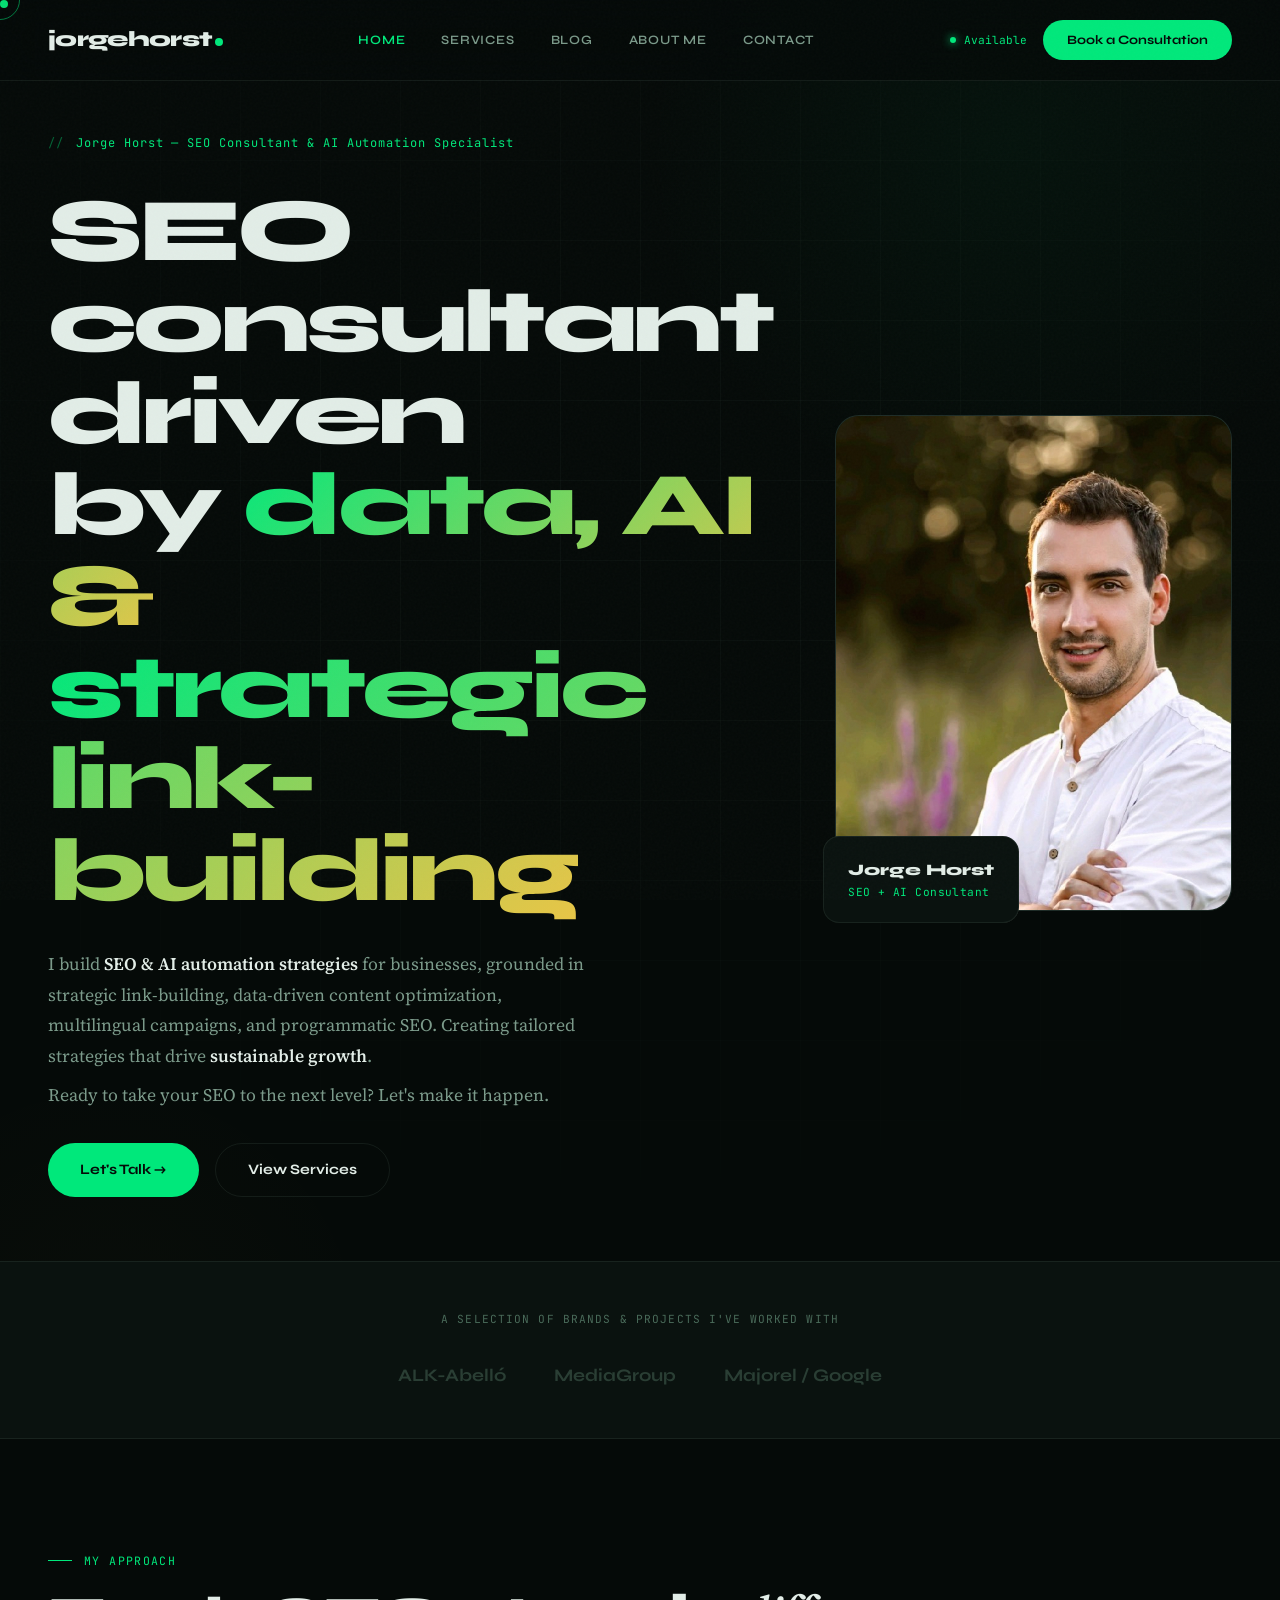
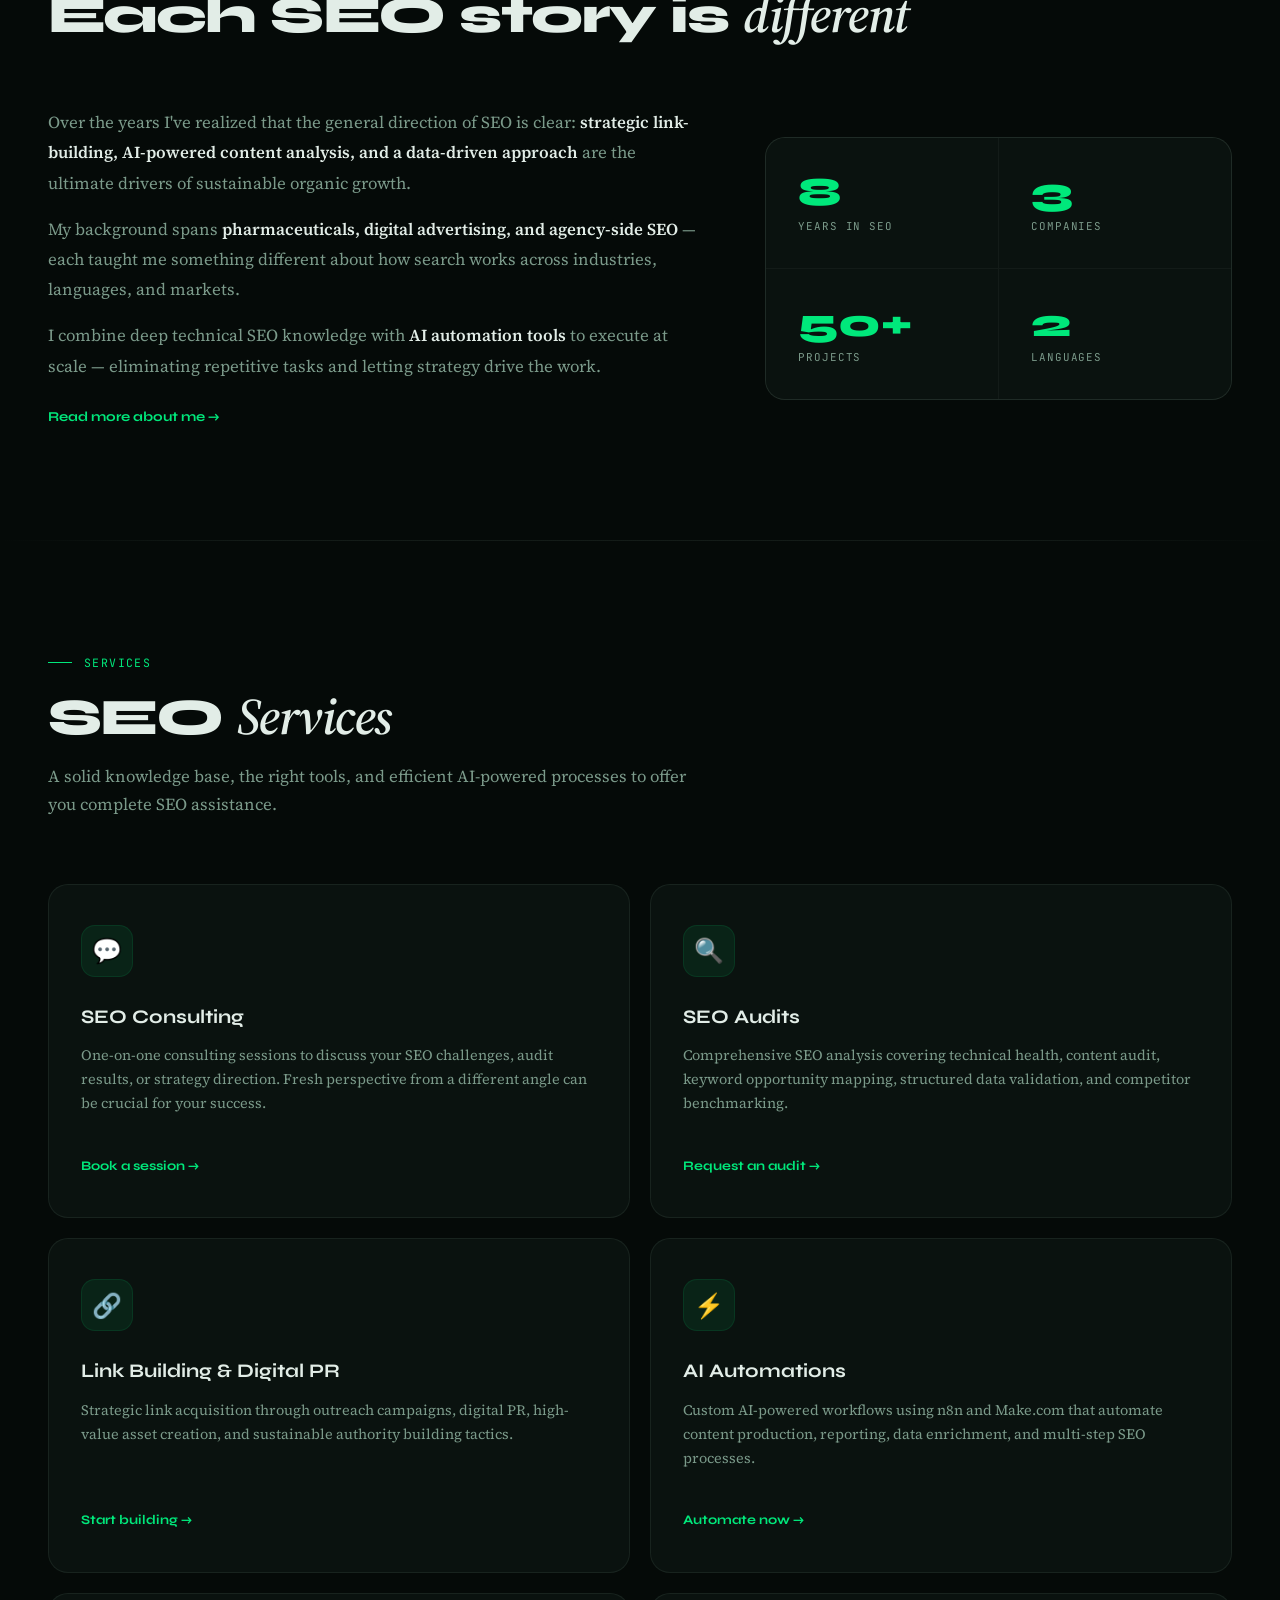
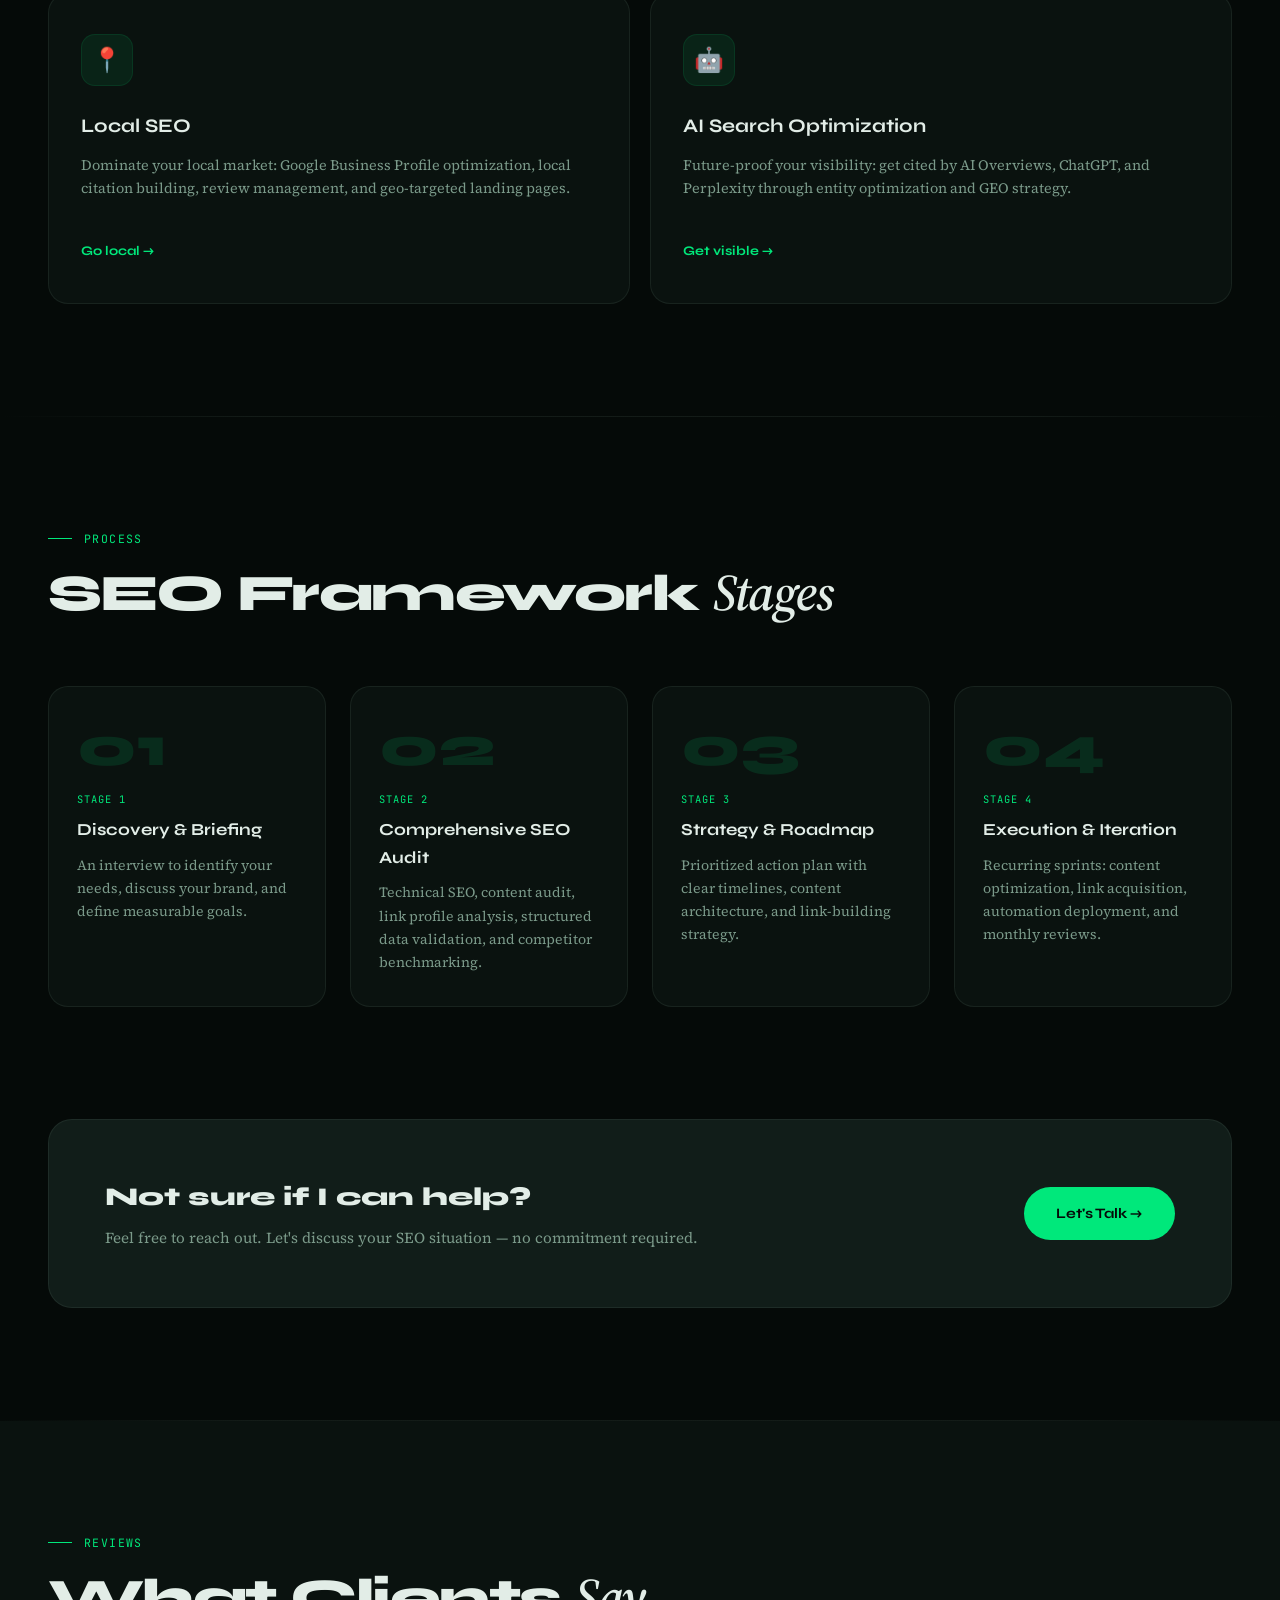
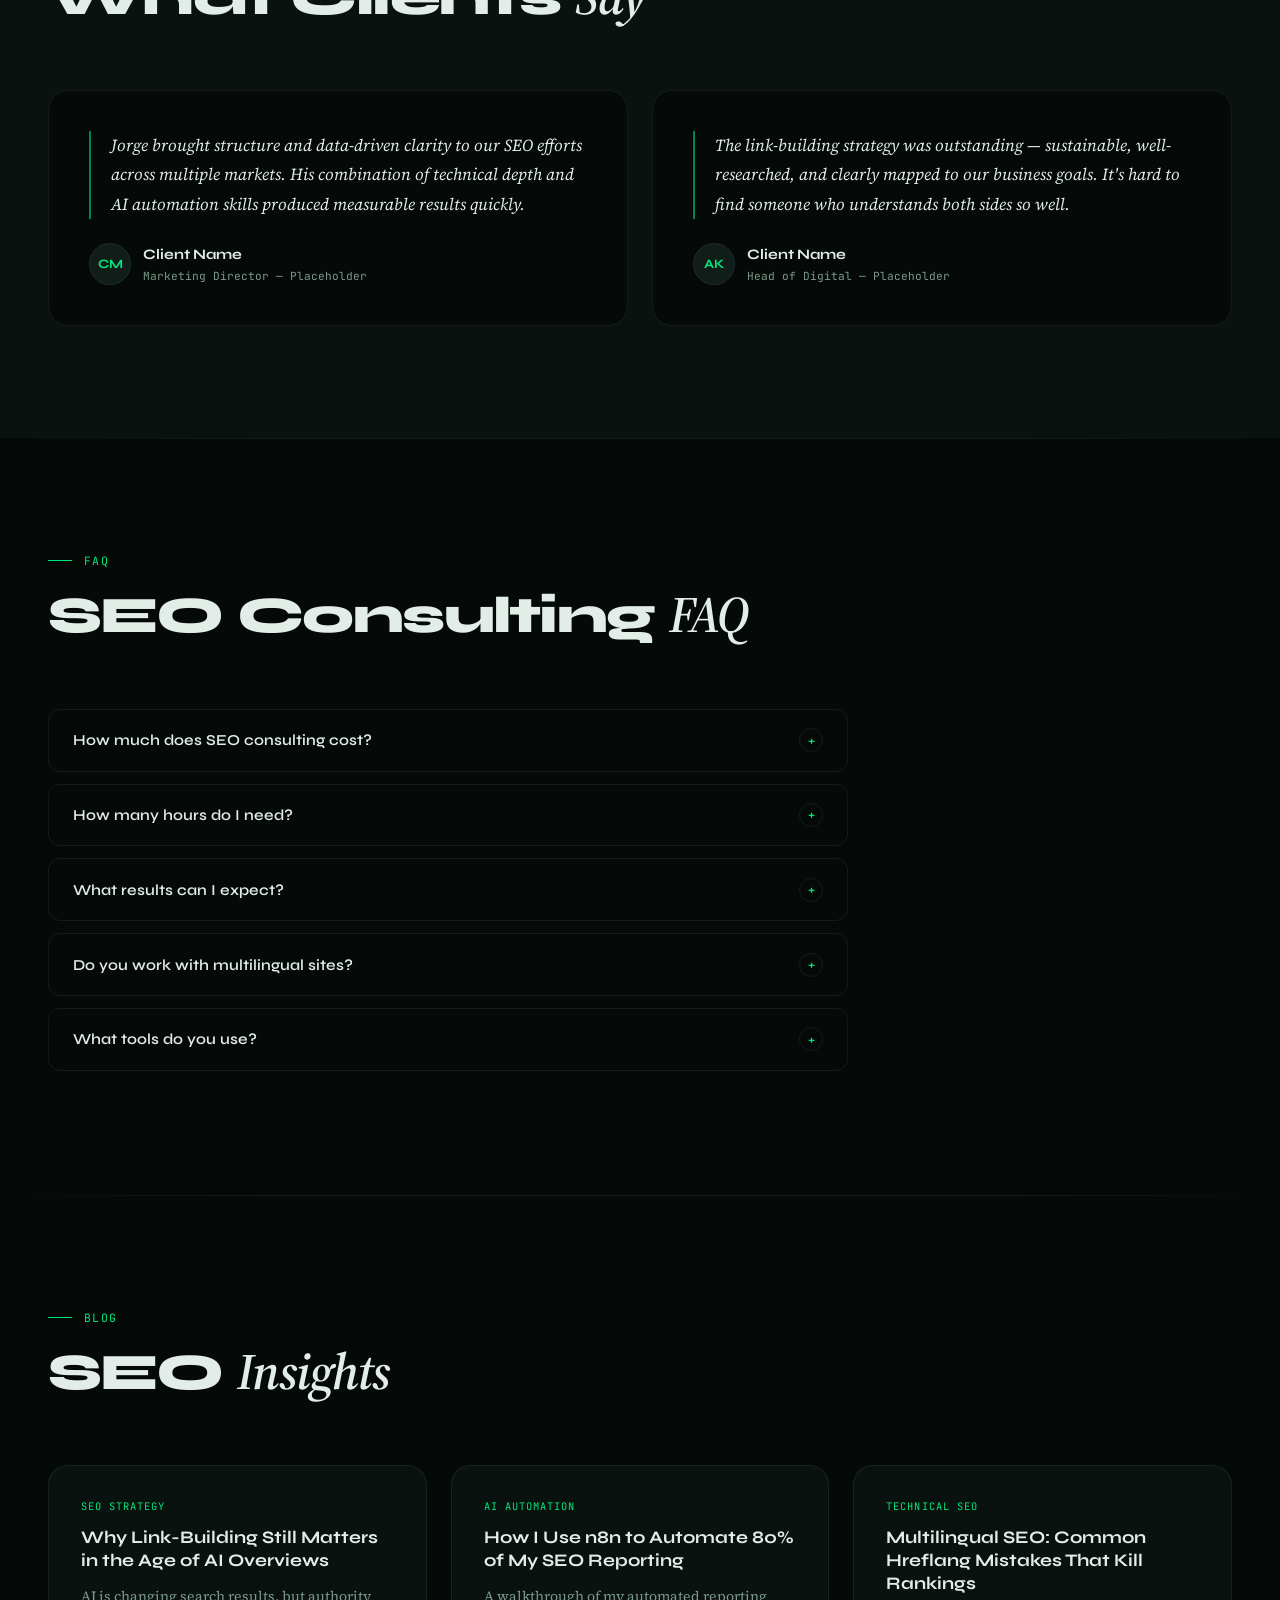
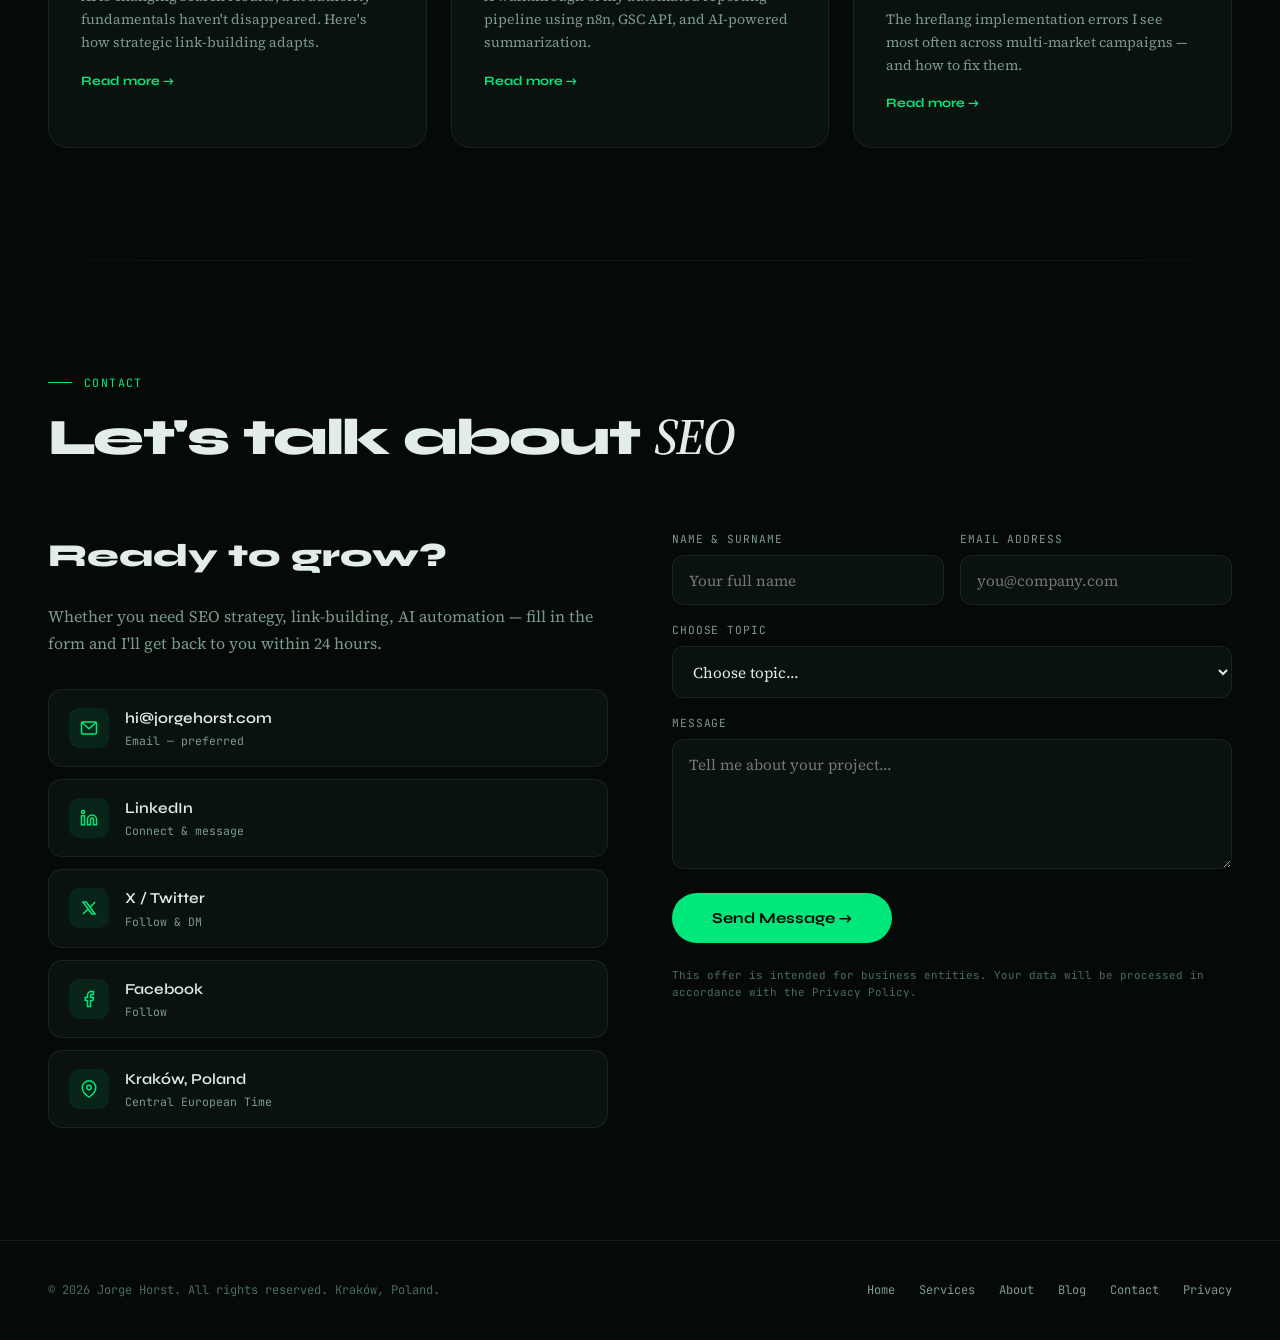
==== commit 88d9b59f: "Add files via upload" ====
--- a/index.html
+++ b/index.html
@@ -4,786 +4,18 @@
 <meta charset="UTF-8">
 <meta name="viewport" content="width=device-width, initial-scale=1.0">
 <title>Jorge Horst — SEO Consultant & AI Automation Specialist | Kraków, Poland</title>
-<meta name="description" content="Jorge Horst is an SEO Consultant & AI Automation Specialist based in Kraków, Poland. Strategic link-building, AI-powered analysis, multilingual SEO campaigns, and programmatic SEO strategies for sustainable organic growth.">
-<link href="https://fonts.googleapis.com/css2?family=Syne:wght@400;500;600;700;800&family=Source+Serif+4:ital,wght@0,400;0,600;0,700;1,400;1,600&family=JetBrains+Mono:wght@400;500&display=swap" rel="stylesheet">
-<style>
-*, *::before, *::after { margin: 0; padding: 0; box-sizing: border-box; }
-
-:root {
-  --bg: #050A08;
-  --bg-2: #0A120F;
-  --bg-3: #111D19;
-  --bg-4: #182923;
-  --text: #E2EDE7;
-  --text-dim: #7B9A8A;
-  --text-dimmer: #4A6B5A;
-  --accent: #00E87B;
-  --accent-2: #00CC6A;
-  --accent-dark: #00854A;
-  --accent-glow: rgba(0, 232, 123, 0.08);
-  --accent-glow-strong: rgba(0, 232, 123, 0.15);
-  --warm: #E8C547;
-  --border: rgba(123, 154, 138, 0.12);
-  --border-hover: rgba(0, 232, 123, 0.25);
-  --display: 'Syne', sans-serif;
-  --serif: 'Source Serif 4', Georgia, serif;
-  --mono: 'JetBrains Mono', monospace;
-  --ease: cubic-bezier(0.25, 0.46, 0.45, 0.94);
-  --ease-out: cubic-bezier(0.16, 1, 0.3, 1);
-  --ease-bounce: cubic-bezier(0.34, 1.56, 0.64, 1);
-}
-
-html {
-  scroll-behavior: smooth;
-  background: var(--bg);
-  color: var(--text);
-  font-family: var(--serif);
-  font-size: 16px;
-  line-height: 1.65;
-  -webkit-font-smoothing: antialiased;
-}
-
-body { overflow-x: hidden; cursor: default; }
-a { color: inherit; text-decoration: none; }
-button { font-family: inherit; cursor: pointer; border: none; background: none; color: inherit; }
-
-/* ── Custom Cursor ── */
-.cursor-dot {
-  width: 8px; height: 8px;
-  background: var(--accent);
-  border-radius: 50%;
-  position: fixed; top: 0; left: 0;
-  pointer-events: none; z-index: 99999;
-  transition: transform 0.1s var(--ease), opacity 0.3s;
-  mix-blend-mode: difference;
-}
-.cursor-ring {
-  width: 40px; height: 40px;
-  border: 1.5px solid var(--accent);
-  border-radius: 50%;
-  position: fixed; top: 0; left: 0;
-  pointer-events: none; z-index: 99998;
-  transition: width 0.3s var(--ease-out), height 0.3s var(--ease-out), border-color 0.3s;
-  opacity: 0.5;
-}
-.cursor-ring.hovering {
-  width: 64px; height: 64px;
-  border-color: var(--warm);
-  opacity: 0.8;
-}
-
-/* ── Grain ── */
-body::after {
-  content: '';
-  position: fixed; inset: 0;
-  z-index: 99990; pointer-events: none;
-  opacity: 0.025;
-  background-image: url("data:image/svg+xml,%3Csvg viewBox='0 0 512 512' xmlns='http://www.w3.org/2000/svg'%3E%3Cfilter id='n'%3E%3CfeTurbulence type='fractalNoise' baseFrequency='0.75' numOctaves='4' stitchTiles='stitch'/%3E%3C/filter%3E%3Crect width='100%25' height='100%25' filter='url(%23n)'/%3E%3C/svg%3E");
-}
-
-/* ── NAV ── */
-.nav {
-  position: fixed; top: 0; left: 0; right: 0;
-  z-index: 9000;
-  padding: 1.25rem 3rem;
-  display: flex; align-items: center; justify-content: space-between;
-  backdrop-filter: blur(24px);
-  -webkit-backdrop-filter: blur(24px);
-  background: rgba(5, 10, 8, 0.75);
-  border-bottom: 1px solid var(--border);
-  transition: all 0.4s var(--ease);
-}
-.nav.scrolled { padding: 0.85rem 3rem; }
-
-.nav-logo {
-  font-family: var(--display);
-  font-weight: 800; font-size: 1.35rem;
-  letter-spacing: -0.03em;
-  display: flex; align-items: center;
-}
-.nav-logo .dot {
-  display: inline-block; width: 8px; height: 8px;
-  background: var(--accent); border-radius: 50%;
-  margin-left: 2px;
-  animation: dotPulse 2.5s ease infinite;
-}
-@keyframes dotPulse {
-  0%, 100% { transform: scale(1); opacity: 1; }
-  50% { transform: scale(1.4); opacity: 0.6; }
-}
-
-.nav-links { display: flex; gap: 0.25rem; align-items: center; }
-.nav-link {
-  font-family: var(--display);
-  font-size: 0.8rem; font-weight: 600;
-  letter-spacing: 0.06em; text-transform: uppercase;
-  color: var(--text-dim);
-  padding: 0.5rem 1rem; border-radius: 100px;
-  transition: all 0.3s var(--ease);
-}
-.nav-link:hover { color: var(--text); background: var(--accent-glow); }
-.nav-link.active { color: var(--accent); }
-
-/* Dropdown */
-.nav-dropdown { position: relative; }
-.nav-dropdown-menu {
-  display: none;
-  position: absolute; top: 100%; left: 0;
-  background: var(--bg-2);
-  border: 1px solid var(--border);
-  border-radius: 12px;
-  padding: 0.5rem; min-width: 200px;
-  margin-top: 0.5rem;
-  box-shadow: 0 16px 48px rgba(0,0,0,0.5);
-}
-.nav-dropdown:hover .nav-dropdown-menu { display: block; }
-.nav-dropdown-menu a {
-  display: block;
-  padding: 0.65rem 1rem;
-  font-family: var(--display);
-  font-size: 0.8rem; font-weight: 600;
-  color: var(--text-dim);
-  border-radius: 8px;
-  transition: all 0.2s;
-}
-.nav-dropdown-menu a:hover {
-  background: var(--accent-glow);
-  color: var(--accent);
-}
-
-.nav-cta-wrap { display: flex; align-items: center; gap: 1rem; }
-.nav-status {
-  display: flex; align-items: center; gap: 0.5rem;
-  font-family: var(--mono); font-size: 0.7rem;
-  color: var(--accent); letter-spacing: 0.02em;
-}
-.nav-status .pulse {
-  width: 6px; height: 6px;
-  background: var(--accent); border-radius: 50%;
-  box-shadow: 0 0 8px var(--accent);
-  animation: dotPulse 2s ease infinite;
-}
-.nav-cta {
-  font-family: var(--display);
-  font-size: 0.8rem; font-weight: 700;
-  padding: 0.6rem 1.5rem;
-  background: var(--accent); color: var(--bg);
-  border-radius: 100px; letter-spacing: 0.02em;
-  transition: all 0.3s var(--ease);
-}
-.nav-cta:hover {
-  background: #1affa0;
-  transform: translateY(-1px);
-  box-shadow: 0 4px 24px rgba(0, 232, 123, 0.35);
-}
-
-.mobile-toggle { display: none; padding: 6px; }
-.mobile-toggle span {
-  display: block; width: 22px; height: 2px;
-  background: var(--text); border-radius: 2px;
-  margin: 5px 0; transition: 0.3s;
-}
-
-/* ── HERO ── */
-.hero {
-  min-height: 100vh;
-  display: flex; align-items: center;
-  padding: 8rem 3rem 5rem;
-  position: relative; overflow: hidden;
-}
-.hero-bg-grid {
-  position: absolute; inset: 0;
-  background-image:
-    linear-gradient(var(--border) 1px, transparent 1px),
-    linear-gradient(90deg, var(--border) 1px, transparent 1px);
-  background-size: 80px 80px;
-  mask-image: radial-gradient(ellipse 70% 60% at 50% 40%, black 20%, transparent 100%);
-  -webkit-mask-image: radial-gradient(ellipse 70% 60% at 50% 40%, black 20%, transparent 100%);
-  opacity: 0.4;
-}
-.hero-glow {
-  position: absolute; top: -20%; right: -10%;
-  width: 800px; height: 800px;
-  background: radial-gradient(circle, rgba(0, 232, 123, 0.04) 0%, transparent 65%);
-  pointer-events: none;
-}
-.hero-glow-2 {
-  position: absolute; bottom: -30%; left: -15%;
-  width: 600px; height: 600px;
-  background: radial-gradient(circle, rgba(232, 197, 71, 0.02) 0%, transparent 65%);
-  pointer-events: none;
-}
-
-.hero-inner {
-  max-width: 1280px; margin: 0 auto; width: 100%;
-  position: relative; z-index: 2;
-  display: grid; grid-template-columns: 7fr 5fr;
-  gap: 4rem; align-items: center;
-}
-
-.hero-subtitle {
-  font-family: var(--mono);
-  font-size: 0.75rem; letter-spacing: 0.08em;
-  color: var(--accent); margin-bottom: 1.25rem;
-  display: flex; align-items: center; gap: 0.75rem;
-  opacity: 0; animation: slideUp 0.8s var(--ease-out) 0.3s forwards;
-}
-.hero-subtitle::before { content: '//'; opacity: 0.4; }
-
-.hero h1 {
-  font-family: var(--display);
-  font-size: clamp(2.8rem, 5.5vw, 4.5rem);
-  font-weight: 800; line-height: 1.08;
-  letter-spacing: -0.04em; margin-bottom: 1.75rem;
-  opacity: 0; animation: slideUp 0.8s var(--ease-out) 0.45s forwards;
-}
-.hero h1 em {
-  font-style: normal;
-  background: linear-gradient(135deg, var(--accent), var(--warm));
-  -webkit-background-clip: text;
-  -webkit-text-fill-color: transparent;
-  background-clip: text;
-}
-
-.hero-text {
-  font-size: 1.1rem; color: var(--text-dim);
-  line-height: 1.75; max-width: 560px; margin-bottom: 2rem;
-  opacity: 0; animation: slideUp 0.8s var(--ease-out) 0.6s forwards;
-}
-.hero-text strong { color: var(--text); font-weight: 600; }
-
-.hero-ctas {
-  display: flex; gap: 1rem; flex-wrap: wrap;
-  opacity: 0; animation: slideUp 0.8s var(--ease-out) 0.75s forwards;
-}
-
-@keyframes slideUp {
-  from { opacity: 0; transform: translateY(20px); }
-  to { opacity: 1; transform: translateY(0); }
-}
-
-.btn {
-  display: inline-flex; align-items: center; gap: 0.5rem;
-  font-family: var(--display); font-weight: 700; font-size: 0.9rem;
-  padding: 0.9rem 2rem; border-radius: 100px;
-  transition: all 0.35s var(--ease);
-}
-.btn-fill { background: var(--accent); color: var(--bg); }
-.btn-fill:hover {
-  background: #1affa0; transform: translateY(-2px);
-  box-shadow: 0 8px 32px rgba(0, 232, 123, 0.3);
-}
-.btn-outline { border: 1px solid var(--border); color: var(--text); }
-.btn-outline:hover {
-  border-color: var(--accent); color: var(--accent);
-  background: var(--accent-glow);
-}
-
-/* Hero right — photo card */
-.hero-photo-card {
-  position: relative;
-  opacity: 0; animation: slideUp 0.8s var(--ease-out) 0.6s forwards;
-}
-.hero-photo {
-  width: 100%; aspect-ratio: 4 / 5;
-  border-radius: 24px;
-  background: var(--bg-3); border: 1px solid var(--border);
-  overflow: hidden; position: relative;
-  transition: border-color 0.4s;
-}
-.hero-photo:hover { border-color: var(--border-hover); }
-.hero-photo-placeholder {
-  width: 100%; height: 100%;
-  display: flex; flex-direction: column;
-  align-items: center; justify-content: center;
-  gap: 0.75rem; color: var(--text-dimmer);
-  font-family: var(--mono); font-size: 0.75rem;
-}
-.hero-photo-floating {
-  position: absolute; bottom: -12px; left: -12px;
-  background: var(--bg-2); border: 1px solid var(--border);
-  border-radius: 16px; padding: 1.25rem 1.5rem;
-  backdrop-filter: blur(16px);
-  -webkit-backdrop-filter: blur(16px);
-}
-.hero-photo-floating .name {
-  font-family: var(--display); font-weight: 800;
-  font-size: 1rem; margin-bottom: 0.15rem;
-}
-.hero-photo-floating .role {
-  font-family: var(--mono); font-size: 0.7rem;
-  color: var(--accent); letter-spacing: 0.04em;
-}
-
-/* ── LOGO STRIP ── */
-.logos-strip {
-  padding: 3rem 3rem;
-  border-top: 1px solid var(--border);
-  border-bottom: 1px solid var(--border);
-  background: var(--bg-2);
-}
-.logos-inner {
-  max-width: 1280px; margin: 0 auto;
-}
-.logos-label {
-  font-family: var(--mono); font-size: 0.7rem;
-  letter-spacing: 0.1em; text-transform: uppercase;
-  color: var(--text-dimmer); text-align: center;
-  margin-bottom: 2rem;
-}
-.logos-row {
-  display: flex; align-items: center;
-  justify-content: center; gap: 3rem;
-  flex-wrap: wrap;
-}
-.logo-item {
-  font-family: var(--display); font-weight: 700;
-  font-size: 1.1rem; color: var(--text-dimmer);
-  letter-spacing: -0.01em;
-  transition: color 0.3s var(--ease);
-  opacity: 0.5;
-}
-.logo-item:hover { color: var(--text-dim); opacity: 0.8; }
-
-/* ── SECTIONS ── */
-.section { padding: 7rem 3rem; position: relative; }
-.section-inner { max-width: 1280px; margin: 0 auto; }
-.section-divider {
-  height: 1px;
-  background: linear-gradient(90deg, transparent 0%, var(--border) 20%, var(--border) 80%, transparent 100%);
-  max-width: 1280px; margin: 0 auto;
-}
-.section-header { margin-bottom: 4rem; }
-.section-eyebrow {
-  font-family: var(--mono); font-size: 0.72rem;
-  letter-spacing: 0.12em; text-transform: uppercase;
-  color: var(--accent); margin-bottom: 1rem;
-  display: flex; align-items: center; gap: 0.75rem;
-}
-.section-eyebrow::before {
-  content: ''; width: 24px; height: 1px; background: var(--accent);
-}
-.section-title {
-  font-family: var(--display);
-  font-size: clamp(2rem, 4vw, 3.2rem);
-  font-weight: 800; line-height: 1.1; letter-spacing: -0.03em;
-}
-.section-title em {
-  font-style: italic; font-family: var(--serif); font-weight: 600;
-}
-.section-subtitle {
-  font-size: 1.05rem; color: var(--text-dim);
-  line-height: 1.7; margin-top: 1rem; max-width: 640px;
-}
-
-/* ── INTRO / STORY ── */
-.story-layout {
-  display: grid; grid-template-columns: 7fr 5fr;
-  gap: 4rem; align-items: center;
-}
-.story-text p {
-  color: var(--text-dim); font-size: 1.05rem;
-  line-height: 1.8; margin-bottom: 1rem;
-}
-.story-text p strong { color: var(--text); font-weight: 600; }
-.story-text .read-more {
-  display: inline-flex; align-items: center; gap: 0.5rem;
-  font-family: var(--display); font-weight: 700;
-  font-size: 0.85rem; color: var(--accent);
-  margin-top: 0.5rem; transition: gap 0.3s var(--ease);
-}
-.story-text .read-more:hover { gap: 0.85rem; }
-
-.story-stats {
-  display: grid; grid-template-columns: 1fr 1fr;
-  gap: 1px; background: var(--border);
-  border: 1px solid var(--border); border-radius: 20px;
-  overflow: hidden;
-}
-.story-stat {
-  background: var(--bg-2); padding: 2rem;
-  transition: background 0.3s;
-}
-.story-stat:hover { background: var(--bg-3); }
-.story-stat-num {
-  font-family: var(--display); font-weight: 800;
-  font-size: 2.5rem; color: var(--accent); line-height: 1.1;
-}
-.story-stat-label {
-  font-family: var(--mono); font-size: 0.68rem;
-  text-transform: uppercase; letter-spacing: 0.08em;
-  color: var(--text-dim); margin-top: 0.25rem;
-}
-
-/* ── SERVICES ── */
-.services-grid {
-  display: grid; grid-template-columns: repeat(2, 1fr); gap: 1.25rem;
-}
-.service-card {
-  background: var(--bg-2); border: 1px solid var(--border);
-  border-radius: 20px; padding: 2.5rem;
-  transition: all 0.4s var(--ease);
-  position: relative; overflow: hidden;
-  display: flex; flex-direction: column;
-}
-.service-card::after {
-  content: ''; position: absolute; inset: 0;
-  background: radial-gradient(circle at var(--mx, 50%) var(--my, 50%), var(--accent-glow-strong), transparent 60%);
-  opacity: 0; transition: opacity 0.4s; pointer-events: none;
-}
-.service-card:hover::after { opacity: 1; }
-.service-card:hover {
-  border-color: var(--border-hover); transform: translateY(-6px);
-  box-shadow: 0 16px 48px rgba(0,0,0,0.4);
-}
-.service-icon-wrap {
-  width: 52px; height: 52px; border-radius: 14px;
-  background: var(--accent-glow);
-  border: 1px solid rgba(0, 232, 123, 0.1);
-  display: flex; align-items: center; justify-content: center;
-  font-size: 1.5rem; margin-bottom: 1.5rem;
-  transition: all 0.3s var(--ease-bounce);
-}
-.service-card:hover .service-icon-wrap {
-  transform: scale(1.1) rotate(-3deg);
-  background: var(--accent-glow-strong);
-}
-.service-card h3 {
-  font-family: var(--display); font-size: 1.25rem;
-  font-weight: 700; margin-bottom: 0.75rem;
-}
-.service-card p {
-  color: var(--text-dim); font-size: 0.925rem;
-  line-height: 1.65; flex: 1;
-}
-.service-card .service-link {
-  font-family: var(--display); font-weight: 700;
-  font-size: 0.82rem; color: var(--accent);
-  display: inline-flex; align-items: center; gap: 0.4rem;
-  margin-top: 1.25rem; transition: gap 0.3s;
-}
-.service-card:hover .service-link { gap: 0.7rem; }
-
-/* ── FRAMEWORK ── */
-.framework-grid {
-  display: grid; grid-template-columns: repeat(4, 1fr); gap: 1.5rem;
-  counter-reset: stage;
-}
-.framework-step {
-  background: var(--bg-2); border: 1px solid var(--border);
-  border-radius: 20px; padding: 2rem 1.75rem;
-  counter-increment: stage;
-  position: relative; overflow: hidden;
-  transition: all 0.4s var(--ease);
-}
-.framework-step:hover {
-  border-color: var(--border-hover); transform: translateY(-4px);
-}
-.framework-step-num {
-  font-family: var(--display); font-weight: 800;
-  font-size: 3.5rem; line-height: 1;
-  color: var(--accent); opacity: 0.12;
-  margin-bottom: 1rem;
-}
-.framework-step-label {
-  font-family: var(--mono); font-size: 0.65rem;
-  text-transform: uppercase; letter-spacing: 0.1em;
-  color: var(--accent); margin-bottom: 0.5rem;
-}
-.framework-step h4 {
-  font-family: var(--display); font-size: 1.05rem;
-  font-weight: 700; margin-bottom: 0.6rem;
-}
-.framework-step p {
-  color: var(--text-dim); font-size: 0.88rem; line-height: 1.65;
-}
-
-/* ── CTA BANNER ── */
-.cta-banner {
-  background: var(--bg-3); border: 1px solid var(--border);
-  border-radius: 24px; padding: 3.5rem;
-  display: flex; align-items: center;
-  justify-content: space-between; gap: 2rem;
-  transition: border-color 0.3s;
-}
-.cta-banner:hover { border-color: var(--border-hover); }
-.cta-banner h3 {
-  font-family: var(--display); font-size: 1.6rem;
-  font-weight: 800; letter-spacing: -0.02em;
-}
-.cta-banner p {
-  color: var(--text-dim); font-size: 0.95rem;
-  margin-top: 0.5rem; line-height: 1.6;
-}
-
-/* ── TESTIMONIALS ── */
-.testimonials-section { background: var(--bg-2); }
-.testimonials-grid {
-  display: grid; grid-template-columns: 1fr 1fr; gap: 1.5rem;
-}
-.testimonial-card {
-  background: var(--bg); border: 1px solid var(--border);
-  border-radius: 20px; padding: 2.5rem;
-  transition: all 0.4s var(--ease);
-}
-.testimonial-card:hover {
-  border-color: var(--border-hover); transform: translateY(-3px);
-}
-.testimonial-quote {
-  font-family: var(--serif); font-size: 1.05rem;
-  font-style: italic; line-height: 1.75;
-  color: var(--text); margin-bottom: 1.5rem;
-  position: relative; padding-left: 1.25rem;
-  border-left: 2px solid var(--accent-dark);
-}
-.testimonial-author {
-  display: flex; align-items: center; gap: 0.75rem;
-}
-.testimonial-avatar {
-  width: 42px; height: 42px; border-radius: 50%;
-  background: var(--bg-3); border: 1px solid var(--border);
-  display: flex; align-items: center; justify-content: center;
-  font-family: var(--display); font-size: 0.8rem;
-  font-weight: 700; color: var(--accent);
-}
-.testimonial-name {
-  font-family: var(--display); font-weight: 700; font-size: 0.9rem;
-}
-.testimonial-role {
-  font-family: var(--mono); font-size: 0.7rem; color: var(--text-dim);
-}
-
-/* ── FAQ ── */
-.faq-list { max-width: 800px; }
-.faq-item {
-  border: 1px solid var(--border); border-radius: 14px;
-  margin-bottom: 0.75rem; overflow: hidden;
-  transition: border-color 0.3s;
-}
-.faq-item:hover { border-color: var(--border-hover); }
-.faq-question {
-  width: 100%; text-align: left;
-  padding: 1.25rem 1.5rem;
-  font-family: var(--display); font-size: 1rem; font-weight: 700;
-  color: var(--text);
-  display: flex; justify-content: space-between;
-  align-items: center; gap: 1rem;
-  transition: background 0.3s;
-}
-.faq-question:hover { background: var(--bg-3); }
-.faq-chevron {
-  width: 24px; height: 24px; border-radius: 50%;
-  border: 1px solid var(--border);
-  display: flex; align-items: center; justify-content: center;
-  font-size: 0.85rem; color: var(--accent); flex-shrink: 0;
-  transition: transform 0.3s var(--ease), background 0.3s;
-}
-.faq-item.open .faq-chevron {
-  transform: rotate(45deg); background: var(--accent-glow);
-}
-.faq-answer {
-  max-height: 0; overflow: hidden;
-  transition: max-height 0.5s var(--ease);
-}
-.faq-item.open .faq-answer { max-height: 600px; }
-.faq-answer-inner {
-  padding: 0 1.5rem 1.25rem;
-  color: var(--text-dim); font-size: 0.95rem; line-height: 1.75;
-}
-
-/* ── BLOG PREVIEW ── */
-.blog-grid {
-  display: grid; grid-template-columns: repeat(3, 1fr); gap: 1.5rem;
-}
-.blog-card {
-  background: var(--bg-2); border: 1px solid var(--border);
-  border-radius: 20px; overflow: hidden;
-  transition: all 0.4s var(--ease);
-}
-.blog-card:hover {
-  border-color: var(--border-hover); transform: translateY(-4px);
-  box-shadow: 0 12px 40px rgba(0,0,0,0.3);
-}
-.blog-card-body { padding: 2rem; }
-.blog-card-tag {
-  font-family: var(--mono); font-size: 0.65rem;
-  text-transform: uppercase; letter-spacing: 0.1em;
-  color: var(--accent); margin-bottom: 0.75rem;
-}
-.blog-card h3 {
-  font-family: var(--display); font-size: 1.1rem;
-  font-weight: 700; margin-bottom: 0.75rem;
-  letter-spacing: -0.01em; line-height: 1.3;
-}
-.blog-card p {
-  color: var(--text-dim); font-size: 0.88rem; line-height: 1.65;
-}
-.blog-card-link {
-  display: inline-flex; align-items: center; gap: 0.4rem;
-  font-family: var(--display); font-weight: 700;
-  font-size: 0.8rem; color: var(--accent);
-  margin-top: 1rem; transition: gap 0.3s;
-}
-.blog-card:hover .blog-card-link { gap: 0.7rem; }
-.blog-all {
-  text-align: center; margin-top: 3rem;
-}
-
-/* ── CONTACT ── */
-.contact-layout {
-  display: grid; grid-template-columns: 1fr 1fr; gap: 4rem;
-}
-.contact-info h3 {
-  font-family: var(--display); font-size: 2rem;
-  font-weight: 800; margin-bottom: 1.25rem;
-  letter-spacing: -0.02em;
-}
-.contact-info p {
-  color: var(--text-dim); line-height: 1.7; margin-bottom: 2rem;
-}
-.contact-links {
-  display: flex; flex-direction: column; gap: 0.75rem;
-}
-.contact-link-item {
-  display: flex; align-items: center; gap: 1rem;
-  padding: 1rem 1.25rem;
-  background: var(--bg-2); border: 1px solid var(--border);
-  border-radius: 14px; transition: all 0.3s var(--ease);
-}
-.contact-link-item:hover {
-  border-color: var(--border-hover); transform: translateX(4px);
-  background: var(--bg-3);
-}
-.contact-link-icon {
-  width: 40px; height: 40px; border-radius: 10px;
-  background: var(--accent-glow);
-  display: flex; align-items: center; justify-content: center; flex-shrink: 0;
-}
-.contact-link-text { font-family: var(--display); font-weight: 600; font-size: 0.95rem; }
-.contact-link-sub { font-family: var(--mono); font-size: 0.72rem; color: var(--text-dim); }
-
-.contact-form { display: flex; flex-direction: column; gap: 1rem; }
-.form-row { display: flex; gap: 1rem; }
-.form-row > * { flex: 1; }
-.form-group label {
-  display: block; font-family: var(--mono); font-size: 0.7rem;
-  letter-spacing: 0.08em; text-transform: uppercase;
-  color: var(--text-dim); margin-bottom: 0.4rem;
-}
-.form-group input,
-.form-group textarea,
-.form-group select {
-  width: 100%; padding: 0.85rem 1rem;
-  background: var(--bg-2); border: 1px solid var(--border);
-  border-radius: 12px; color: var(--text);
-  font-family: var(--serif); font-size: 0.95rem;
-  transition: all 0.3s var(--ease); outline: none;
-}
-.form-group input:focus,
-.form-group textarea:focus,
-.form-group select:focus {
-  border-color: var(--accent);
-  box-shadow: 0 0 0 3px var(--accent-glow);
-}
-.form-group textarea { min-height: 130px; resize: vertical; }
-.form-group select option { background: var(--bg-2); }
-.form-submit {
-  align-self: flex-start;
-  font-family: var(--display); font-weight: 700; font-size: 0.95rem;
-  padding: 1rem 2.5rem; background: var(--accent); color: var(--bg);
-  border-radius: 100px; transition: all 0.35s var(--ease);
-}
-.form-submit:hover {
-  background: #1affa0; transform: translateY(-2px);
-  box-shadow: 0 8px 32px rgba(0, 232, 123, 0.3);
-}
-.form-note {
-  font-family: var(--mono); font-size: 0.68rem;
-  color: var(--text-dimmer); line-height: 1.6; margin-top: 0.5rem;
-}
-
-/* ── FOOTER ── */
-.footer {
-  padding: 2.5rem 3rem;
-  border-top: 1px solid var(--border);
-}
-.footer-inner {
-  max-width: 1280px; margin: 0 auto;
-  display: flex; align-items: center;
-  justify-content: space-between; flex-wrap: wrap; gap: 1rem;
-}
-.footer-copy { font-family: var(--mono); font-size: 0.75rem; color: var(--text-dimmer); }
-.footer-links { display: flex; gap: 1.5rem; }
-.footer-links a {
-  font-family: var(--mono); font-size: 0.75rem;
-  color: var(--text-dim); transition: color 0.3s;
-}
-.footer-links a:hover { color: var(--accent); }
-
-/* ── ANIMATIONS ── */
-.reveal {
-  opacity: 0; transform: translateY(40px);
-  transition: opacity 0.7s var(--ease-out), transform 0.7s var(--ease-out);
-}
-.reveal.visible { opacity: 1; transform: translateY(0); }
-.reveal-delay-1 { transition-delay: 0.1s; }
-.reveal-delay-2 { transition-delay: 0.2s; }
-.reveal-delay-3 { transition-delay: 0.3s; }
-
-/* ── RESPONSIVE ── */
-@media (max-width: 1024px) {
-  .nav { padding: 1rem 1.5rem; }
-  .hero { padding: 7rem 1.5rem 3rem; }
-  .hero-inner { grid-template-columns: 1fr; gap: 2rem; }
-  .hero-photo-card { max-width: 340px; }
-  .section { padding: 5rem 1.5rem; }
-  .services-grid { grid-template-columns: 1fr; }
-  .framework-grid { grid-template-columns: 1fr 1fr; }
-  .story-layout { grid-template-columns: 1fr; }
-  .testimonials-grid { grid-template-columns: 1fr; }
-  .blog-grid { grid-template-columns: 1fr; }
-  .contact-layout { grid-template-columns: 1fr; }
-  .cta-banner { flex-direction: column; text-align: center; }
-}
-
-@media (max-width: 768px) {
-  .nav-links { display: none; }
-  .nav-links.open {
-    display: flex; flex-direction: column;
-    position: absolute; top: 100%; left: 0; right: 0;
-    background: var(--bg-2); border-bottom: 1px solid var(--border);
-    padding: 1.25rem; gap: 0.25rem;
-  }
-  .nav-dropdown-menu { position: static; box-shadow: none; margin-top: 0; border: none; }
-  .nav-status { display: none; }
-  .mobile-toggle { display: block; }
-  .framework-grid { grid-template-columns: 1fr; }
-  .logos-row { gap: 1.5rem; }
-  .form-row { flex-direction: column; }
-  .cursor-dot, .cursor-ring { display: none; }
-  .footer-inner { flex-direction: column; text-align: center; }
-}
-</style>
+<meta name="description" content="Jorge Horst is an SEO Consultant & AI Automation Specialist based in Kraków, Poland. Strategic link-building, AI-powered analysis, multilingual SEO campaigns, and programmatic SEO strategies.">
+<link rel="stylesheet" href="style.css">
 </head>
 <body>
-
 <div class="cursor-dot" id="cursorDot"></div>
 <div class="cursor-ring" id="cursorRing"></div>
 
-<!-- ═══ NAV ═══ -->
 <nav class="nav" id="nav">
-  <a href="#" class="nav-logo">jorgehorst<span class="dot"></span></a>
+  <a href="index.html" class="nav-logo">jorgehorst<span class="dot"></span></a>
   <div class="nav-links" id="navLinks">
-    <a href="#" class="nav-link active">Home</a>
-    <div class="nav-dropdown">
-      <a href="#services" class="nav-link">Services ▾</a>
-      <div class="nav-dropdown-menu">
-        <a href="#services">SEO Strategy</a>
-        <a href="#services">AI Automations</a>
-        <a href="#services">Local SEO</a>
-        <a href="#services">Link Building</a>
-      </div>
-    </div>
+    <a href="index.html" class="nav-link active">Home</a>
+    <a href="#services" class="nav-link">Services</a>
     <a href="#blog" class="nav-link">Blog</a>
     <a href="about.html" class="nav-link">About Me</a>
     <a href="#contact" class="nav-link">Contact</a>
@@ -792,436 +24,138 @@
     <div class="nav-status"><span class="pulse"></span> Available</div>
     <a href="#contact" class="nav-cta">Book a Consultation</a>
   </div>
-  <button class="mobile-toggle" onclick="document.getElementById('navLinks').classList.toggle('open')" aria-label="Menu">
-    <span></span><span></span><span></span>
-  </button>
+  <button class="mobile-toggle" onclick="document.getElementById('navLinks').classList.toggle('open')" aria-label="Menu"><span></span><span></span><span></span></button>
 </nav>
 
-<!-- ═══ HERO ═══ -->
 <section class="hero" id="hero">
-  <div class="hero-bg-grid"></div>
-  <div class="hero-glow"></div>
-  <div class="hero-glow-2"></div>
-  <div class="hero-inner">
+  <div class="hero-bg-grid"></div><div class="hero-glow"></div><div class="hero-glow-2"></div>
+  <div class="hero-inner hero-split">
     <div>
-      <div class="hero-subtitle">Jorge Horst — SEO Consultant & AI Automation Specialist</div>
-      <h1>SEO consultant driven by <em>data, AI & strategic link-building</em></h1>
-      <p class="hero-text">
-        I build <strong>SEO & AI automation strategies</strong> for businesses, grounded in strategic link-building, data-driven content optimization, multilingual campaigns, and programmatic SEO. Creating tailored strategies that drive <strong>sustainable growth</strong> and higher search engine rankings.
-      </p>
-      <p class="hero-text" style="margin-top:-0.5rem">
-        Ready to take your SEO to the next level? Let's make it happen.
-      </p>
-      <div class="hero-ctas">
-        <a href="#contact" class="btn btn-fill">Let's Talk →</a>
-        <a href="#services" class="btn btn-outline">View Services</a>
-      </div>
+      <div class="hero-eyebrow">Jorge Horst — SEO Consultant & AI Automation Specialist</div>
+      <h1><span class="line">SEO consultant driven</span><span class="line">by <em>data, AI &</em></span><span class="line"><em>strategic link-building</em></span></h1>
+      <p class="hero-desc">I build <strong>SEO & AI automation strategies</strong> for businesses, grounded in strategic link-building, data-driven content optimization, multilingual campaigns, and programmatic SEO. Creating tailored strategies that drive <strong>sustainable growth</strong>.</p>
+      <p class="hero-desc" style="margin-top:0.5rem">Ready to take your SEO to the next level? Let's make it happen.</p>
+      <div class="hero-actions"><a href="#contact" class="btn btn-fill">Let's Talk →</a><a href="#services" class="btn btn-outline">View Services</a></div>
     </div>
     <div class="hero-photo-card">
-      <div class="hero-photo">
-        <img src="jorge_horst.jpg" alt="Jorge Horst — SEO Consultant & AI Automation Specialist" style="width:100%;height:100%;object-fit:cover;">
+      <div class="hero-photo"><img src="jorge_horst.jpg" alt="Jorge Horst — SEO Consultant"></div>
+      <div class="hero-photo-floating"><div class="hpf-name">Jorge Horst</div><div class="hpf-role">SEO + AI Consultant</div></div>
+    </div>
+  </div>
+</section>
+
+<div class="logos-strip reveal"><div class="logos-inner">
+  <div class="logos-label">A selection of brands & projects I've worked with</div>
+  <div class="logos-row"><span class="logo-item">ALK-Abelló</span><span class="logo-item">MediaGroup</span><span class="logo-item">Majorel / Google</span></div>
+</div></div>
+
+<section class="section" id="story">
+  <div class="section-inner">
+    <div class="section-header reveal"><span class="section-eyebrow">My Approach</span><h2 class="section-title">Each SEO story is <em>different</em></h2></div>
+    <div class="story-layout">
+      <div class="story-text reveal">
+        <p>Over the years I've realized that the general direction of SEO is clear: <strong>strategic link-building, AI-powered content analysis, and a data-driven approach</strong> are the ultimate drivers of sustainable organic growth.</p>
+        <p>My background spans <strong>pharmaceuticals, digital advertising, and agency-side SEO</strong> — each taught me something different about how search works across industries, languages, and markets.</p>
+        <p>I combine deep technical SEO knowledge with <strong>AI automation tools</strong> to execute at scale — eliminating repetitive tasks and letting strategy drive the work.</p>
+        <a href="about.html" class="read-more">Read more about me →</a>
       </div>
-      <div class="hero-photo-floating">
-        <div class="name">Jorge Horst</div>
-        <div class="role">SEO + AI Consultant</div>
+      <div class="story-stats reveal">
+        <div class="story-stat"><div class="story-stat-num" id="yearsCount" data-suffix="">0</div><div class="story-stat-label">Years in SEO</div></div>
+        <div class="story-stat"><div class="story-stat-num" data-count="3">0</div><div class="story-stat-label">Companies</div></div>
+        <div class="story-stat"><div class="story-stat-num" data-count="50" data-suffix="+">0</div><div class="story-stat-label">Projects</div></div>
+        <div class="story-stat"><div class="story-stat-num" data-count="2">0</div><div class="story-stat-label">Languages</div></div>
       </div>
     </div>
   </div>
 </section>
+<div class="section-divider"></div>
 
-<!-- ═══ LOGO STRIP ═══ -->
-<div class="logos-strip reveal">
-  <div class="logos-inner">
-    <div class="logos-label">A selection of brands & projects I've worked with</div>
-    <div class="logos-row">
-      <span class="logo-item">ALK-Abelló</span>
-      <span class="logo-item">MediaGroup</span>
-      <span class="logo-item">Majorel / Google</span>
-      <span class="logo-item">Allergiecheck.de</span>
-      <span class="logo-item">Allesoverallergie.nl</span>
-      <span class="logo-item">Klarify.me</span>
+<section class="section" id="services">
+  <div class="section-inner">
+    <div class="section-header reveal"><span class="section-eyebrow">Services</span><h2 class="section-title">SEO <em>Services</em></h2><p class="section-subtitle">A solid knowledge base, the right tools, and efficient AI-powered processes to offer you complete SEO assistance.</p></div>
+    <div class="services-grid services-grid-2col">
+      <div class="service-card reveal"><div class="service-icon-wrap">💬</div><h3>SEO Consulting</h3><p>One-on-one consulting sessions to discuss your SEO challenges, audit results, or strategy direction. Fresh perspective from a different angle can be crucial for your success.</p><a href="#contact" class="service-link">Book a session →</a></div>
+      <div class="service-card reveal"><div class="service-icon-wrap">🔍</div><h3>SEO Audits</h3><p>Comprehensive SEO analysis covering technical health, content audit, keyword opportunity mapping, structured data validation, and competitor benchmarking.</p><a href="#contact" class="service-link">Request an audit →</a></div>
+      <div class="service-card reveal"><div class="service-icon-wrap">🔗</div><h3>Link Building & Digital PR</h3><p>Strategic link acquisition through outreach campaigns, digital PR, high-value asset creation, and sustainable authority building tactics.</p><a href="#contact" class="service-link">Start building →</a></div>
+      <div class="service-card reveal"><div class="service-icon-wrap">⚡</div><h3>AI Automations</h3><p>Custom AI-powered workflows using n8n and Make.com that automate content production, reporting, data enrichment, and multi-step SEO processes.</p><a href="#contact" class="service-link">Automate now →</a></div>
+      <div class="service-card reveal"><div class="service-icon-wrap">📍</div><h3>Local SEO</h3><p>Dominate your local market: Google Business Profile optimization, local citation building, review management, and geo-targeted landing pages.</p><a href="#contact" class="service-link">Go local →</a></div>
+      <div class="service-card reveal"><div class="service-icon-wrap">🤖</div><h3>AI Search Optimization</h3><p>Future-proof your visibility: get cited by AI Overviews, ChatGPT, and Perplexity through entity optimization and GEO strategy.</p><a href="#contact" class="service-link">Get visible →</a></div>
     </div>
   </div>
-</div>
+</section>
+<div class="section-divider"></div>
 
-<!-- ═══ STORY ═══ -->
-<section class="section" id="story">
+<section class="section" id="framework">
   <div class="section-inner">
-    <div class="section-header reveal">
-      <span class="section-eyebrow">My Approach</span>
-      <h2 class="section-title">Each SEO story is <em>different</em></h2>
-    </div>
-
-    <div class="story-layout">
-      <div class="story-text reveal">
-        <p>Over the years I've realized that the general direction of SEO is clear: <strong>strategic link-building, AI-powered content analysis, and a data-driven approach</strong> are the ultimate drivers of sustainable organic growth.</p>
-        <p>My background spans <strong>pharmaceuticals, digital advertising, and agency-side SEO</strong> — each taught me something different about how search works across industries, languages, and markets. From managing Google Ads accounts at Majorel to developing multilingual SEO campaigns at ALK, I've built a framework that adapts to the specific needs of each business.</p>
-        <p>I combine deep technical SEO knowledge with <strong>AI automation tools</strong> to execute at scale — eliminating repetitive tasks and letting strategy drive the work, not manual labor.</p>
-        <a href="about.html" class="read-more">Read more about me →</a>
-      </div>
-      <div class="story-stats reveal">
-        <div class="story-stat">
-          <div class="story-stat-num" id="yearsCount" data-suffix="">0</div>
-          <div class="story-stat-label">Years in SEO</div>
-        </div>
-        <div class="story-stat">
-          <div class="story-stat-num" data-count="3">0</div>
-          <div class="story-stat-label">Companies</div>
-        </div>
-        <div class="story-stat">
-          <div class="story-stat-num" data-count="50" data-suffix="+">0</div>
-          <div class="story-stat-label">Projects</div>
-        </div>
-        <div class="story-stat">
-          <div class="story-stat-num" data-count="2">0</div>
-          <div class="story-stat-label">Languages</div>
-        </div>
-      </div>
+    <div class="section-header reveal"><span class="section-eyebrow">Process</span><h2 class="section-title">SEO Framework <em>Stages</em></h2></div>
+    <div class="framework-grid">
+      <div class="framework-step reveal"><div class="fw-num">01</div><div class="fw-label">Stage 1</div><h4>Discovery & Briefing</h4><p>An interview to identify your needs, discuss your brand, and define measurable goals.</p></div>
+      <div class="framework-step reveal reveal-delay-1"><div class="fw-num">02</div><div class="fw-label">Stage 2</div><h4>Comprehensive SEO Audit</h4><p>Technical SEO, content audit, link profile analysis, structured data validation, and competitor benchmarking.</p></div>
+      <div class="framework-step reveal reveal-delay-2"><div class="fw-num">03</div><div class="fw-label">Stage 3</div><h4>Strategy & Roadmap</h4><p>Prioritized action plan with clear timelines, content architecture, and link-building strategy.</p></div>
+      <div class="framework-step reveal reveal-delay-3"><div class="fw-num">04</div><div class="fw-label">Stage 4</div><h4>Execution & Iteration</h4><p>Recurring sprints: content optimization, link acquisition, automation deployment, and monthly reviews.</p></div>
     </div>
   </div>
 </section>
 
+<section class="section" style="padding-top:0"><div class="section-inner"><div class="cta-banner reveal"><div><h3>Not sure if I can help?</h3><p>Feel free to reach out. Let's discuss your SEO situation — no commitment required.</p></div><a href="#contact" class="btn btn-fill">Let's Talk →</a></div></div></section>
 <div class="section-divider"></div>
 
-<!-- ═══ SERVICES ═══ -->
-<section class="section" id="services">
+<section class="section testimonials-section" id="testimonials">
   <div class="section-inner">
-    <div class="section-header reveal">
-      <span class="section-eyebrow">Services</span>
-      <h2 class="section-title">SEO <em>Services</em></h2>
-      <p class="section-subtitle">A solid knowledge base, the right tools, and efficient AI-powered processes to offer you complete SEO assistance.</p>
-    </div>
-
-    <div class="services-grid">
-      <div class="service-card reveal">
-        <div class="service-icon-wrap">💬</div>
-        <h3>SEO Consulting</h3>
-        <p>One-on-one consulting sessions to discuss your SEO challenges, audit results, strategy direction, or to verify a future SEO partner. Fresh perspective from a different angle can be crucial for your success.</p>
-        <a href="#contact" class="service-link">Book a session →</a>
-      </div>
-
-      <div class="service-card reveal">
-        <div class="service-icon-wrap">🔍</div>
-        <h3>SEO Audits</h3>
-        <p>Comprehensive SEO analysis covering technical health, content audit, keyword opportunity mapping, structured data validation, and competitor benchmarking — with prioritized, actionable recommendations.</p>
-        <a href="#contact" class="service-link">Request an audit →</a>
-      </div>
-
-      <div class="service-card reveal">
-        <div class="service-icon-wrap">🔗</div>
-        <h3>Link Building & Digital PR</h3>
-        <p>Strategic link acquisition through outreach campaigns, digital PR, high-value asset creation, and sustainable authority building tactics tailored to your niche and competitive landscape.</p>
-        <a href="#contact" class="service-link">Start building →</a>
-      </div>
-
-      <div class="service-card reveal">
-        <div class="service-icon-wrap">⚡</div>
-        <h3>AI Automations</h3>
-        <p>Custom AI-powered workflows using n8n and Make.com that automate content production, reporting, data enrichment, and multi-step SEO processes — so you can focus on strategy, not manual tasks.</p>
-        <a href="#contact" class="service-link">Automate now →</a>
-      </div>
-
-      <div class="service-card reveal">
-        <div class="service-icon-wrap">📍</div>
-        <h3>Local SEO</h3>
-        <p>Dominate your local market: Google Business Profile optimization, local citation building, review management strategy, and geo-targeted landing pages that drive foot traffic and calls.</p>
-        <a href="#contact" class="service-link">Go local →</a>
-      </div>
-
-      <div class="service-card reveal">
-        <div class="service-icon-wrap">🤖</div>
-        <h3>AI Search Optimization</h3>
-        <p>Future-proof your visibility: get cited by AI Overviews, ChatGPT, and Perplexity through entity optimization, GEO strategy, and content structured for AI comprehension and retrieval.</p>
-        <a href="#contact" class="service-link">Get visible →</a>
-      </div>
+    <div class="section-header reveal"><span class="section-eyebrow">Reviews</span><h2 class="section-title">What Clients <em>Say</em></h2></div>
+    <div class="testimonials-grid">
+      <div class="testimonial-card reveal"><p class="testimonial-quote">Jorge brought structure and data-driven clarity to our SEO efforts across multiple markets. His combination of technical depth and AI automation skills produced measurable results quickly.</p><div class="testimonial-author"><div class="testimonial-avatar">CM</div><div><div class="testimonial-name">Client Name</div><div class="testimonial-role">Marketing Director — Placeholder</div></div></div></div>
+      <div class="testimonial-card reveal"><p class="testimonial-quote">The link-building strategy was outstanding — sustainable, well-researched, and clearly mapped to our business goals. It's hard to find someone who understands both sides so well.</p><div class="testimonial-author"><div class="testimonial-avatar">AK</div><div><div class="testimonial-name">Client Name</div><div class="testimonial-role">Head of Digital — Placeholder</div></div></div></div>
     </div>
   </div>
 </section>
-
 <div class="section-divider"></div>
 
-<!-- ═══ FRAMEWORK ═══ -->
-<section class="section" id="framework">
+<section class="section" id="faq">
   <div class="section-inner">
-    <div class="section-header reveal">
-      <span class="section-eyebrow">Process</span>
-      <h2 class="section-title">SEO Framework <em>Stages</em></h2>
-      <p class="section-subtitle">My consulting framework is structured to deliver clear, measurable outcomes at every stage.</p>
-    </div>
-
-    <div class="framework-grid">
-      <div class="framework-step reveal">
-        <div class="framework-step-num">01</div>
-        <div class="framework-step-label">Stage 1</div>
-        <h4>Discovery & Briefing</h4>
-        <p>An interview to identify your needs, discuss your brand, understand your market position, and define measurable goals for the engagement.</p>
-      </div>
-      <div class="framework-step reveal reveal-delay-1">
-        <div class="framework-step-num">02</div>
-        <div class="framework-step-label">Stage 2</div>
-        <h4>Comprehensive SEO Audit</h4>
-        <p>Technical SEO, content audit, link profile analysis, structured data validation, competitor benchmarking, and opportunity mapping — all in one report.</p>
-      </div>
-      <div class="framework-step reveal reveal-delay-2">
-        <div class="framework-step-num">03</div>
-        <div class="framework-step-label">Stage 3</div>
-        <h4>Strategy & Roadmap</h4>
-        <p>A prioritized action plan with clear timelines, content architecture, link-building strategy, and AI automation opportunities for your specific situation.</p>
-      </div>
-      <div class="framework-step reveal reveal-delay-3">
-        <div class="framework-step-num">04</div>
-        <div class="framework-step-label">Stage 4</div>
-        <h4>Execution & Iteration</h4>
-        <p>Recurring sprints covering content optimization, link acquisition, automation deployment, and monthly performance reviews with data-driven adjustments.</p>
-      </div>
+    <div class="section-header reveal"><span class="section-eyebrow">FAQ</span><h2 class="section-title">SEO Consulting <em>FAQ</em></h2></div>
+    <div class="faq-list">
+      <div class="faq-item reveal" onclick="this.classList.toggle('open')"><button class="faq-question">How much does SEO consulting cost? <span class="qa-icon">+</span></button><div class="qa-answer"><div class="qa-answer-inner">Rates depend on scope and complexity. Contact me with your situation and I'll provide a transparent quote.</div></div></div>
+      <div class="faq-item reveal" onclick="this.classList.toggle('open')"><button class="faq-question">How many hours do I need? <span class="qa-icon">+</span></button><div class="qa-answer"><div class="qa-answer-inner">One hour is usually enough for common questions or a second opinion. For audits and strategy, a larger engagement is typical.</div></div></div>
+      <div class="faq-item reveal" onclick="this.classList.toggle('open')"><button class="faq-question">What results can I expect? <span class="qa-icon">+</span></button><div class="qa-answer"><div class="qa-answer-inner">Improved technical health within weeks, content and link-building results within 3–6 months, and compounding traffic growth over 6–12 months.</div></div></div>
+      <div class="faq-item reveal" onclick="this.classList.toggle('open')"><button class="faq-question">Do you work with multilingual sites? <span class="qa-icon">+</span></button><div class="qa-answer"><div class="qa-answer-inner">Yes — I've managed multilingual SEO campaigns across European markets and speak both Spanish and English natively.</div></div></div>
+      <div class="faq-item reveal" onclick="this.classList.toggle('open')"><button class="faq-question">What tools do you use? <span class="qa-icon">+</span></button><div class="qa-answer"><div class="qa-answer-inner">Screaming Frog, Ahrefs, Semrush, Google Search Console, GA4, n8n, Make.com, and various LLM-based tools.</div></div></div>
     </div>
   </div>
 </section>
+<div class="section-divider"></div>
 
-<!-- ═══ CTA BANNER ═══ -->
-<section class="section" style="padding-top:0;">
+<section class="section" id="blog">
   <div class="section-inner">
-    <div class="cta-banner reveal">
-      <div>
-        <h3>Not sure if I can help?</h3>
-        <p>Feel free to reach out. Let's discuss your SEO situation — no commitment required.</p>
-      </div>
-      <a href="#contact" class="btn btn-fill">Let's Talk →</a>
+    <div class="section-header reveal"><span class="section-eyebrow">Blog</span><h2 class="section-title">SEO <em>Insights</em></h2></div>
+    <div class="blog-grid">
+      <div class="blog-card reveal"><div class="blog-card-body"><div class="blog-card-tag">SEO Strategy</div><h3>Why Link-Building Still Matters in the Age of AI Overviews</h3><p>AI is changing search results, but authority fundamentals haven't disappeared. Here's how strategic link-building adapts.</p><a href="#" class="blog-card-link">Read more →</a></div></div>
+      <div class="blog-card reveal reveal-delay-1"><div class="blog-card-body"><div class="blog-card-tag">AI Automation</div><h3>How I Use n8n to Automate 80% of My SEO Reporting</h3><p>A walkthrough of my automated reporting pipeline using n8n, GSC API, and AI-powered summarization.</p><a href="#" class="blog-card-link">Read more →</a></div></div>
+      <div class="blog-card reveal reveal-delay-2"><div class="blog-card-body"><div class="blog-card-tag">Technical SEO</div><h3>Multilingual SEO: Common Hreflang Mistakes That Kill Rankings</h3><p>The hreflang implementation errors I see most often across multi-market campaigns — and how to fix them.</p><a href="#" class="blog-card-link">Read more →</a></div></div>
     </div>
   </div>
 </section>
-
 <div class="section-divider"></div>
 
-<!-- ═══ TESTIMONIALS ═══ -->
-<section class="section testimonials-section" id="testimonials">
-  <div class="section-inner">
-    <div class="section-header reveal">
-      <span class="section-eyebrow">Reviews</span>
-      <h2 class="section-title">What Clients <em>Say</em></h2>
-      <p class="section-subtitle">Reviews and recommendations from projects I've delivered.</p>
-    </div>
-
-    <div class="testimonials-grid">
-      <div class="testimonial-card reveal">
-        <p class="testimonial-quote">Jorge brought structure and data-driven clarity to our SEO efforts across multiple European markets. His combination of technical depth and AI automation skills produced measurable results quickly.</p>
-        <div class="testimonial-author">
-          <div class="testimonial-avatar">CM</div>
-          <div>
-            <div class="testimonial-name">Client Name</div>
-            <div class="testimonial-role">Marketing Director — Placeholder</div>
-          </div>
-        </div>
-      </div>
-      <div class="testimonial-card reveal">
-        <p class="testimonial-quote">The link-building strategy was outstanding — sustainable, well-researched, and clearly mapped to our business goals. It's hard to find someone who understands both the technical and strategic sides so well.</p>
-        <div class="testimonial-author">
-          <div class="testimonial-avatar">AK</div>
-          <div>
-            <div class="testimonial-name">Client Name</div>
-            <div class="testimonial-role">Head of Digital — Placeholder</div>
-          </div>
-        </div>
-      </div>
-      <div class="testimonial-card reveal">
-        <p class="testimonial-quote">The AI automation workflows Jorge built saved our content team hours every week. We finally have a scalable process that doesn't depend on manual effort at every step.</p>
-        <div class="testimonial-author">
-          <div class="testimonial-avatar">RL</div>
-          <div>
-            <div class="testimonial-name">Client Name</div>
-            <div class="testimonial-role">Content Manager — Placeholder</div>
-          </div>
-        </div>
-      </div>
-      <div class="testimonial-card reveal">
-        <p class="testimonial-quote">Working with Jorge felt collaborative from day one. He explained the strategy clearly, set expectations honestly, and delivered on every milestone. I'd recommend him without hesitation.</p>
-        <div class="testimonial-author">
-          <div class="testimonial-avatar">FS</div>
-          <div>
-            <div class="testimonial-name">Client Name</div>
-            <div class="testimonial-role">Founder — Placeholder</div>
-          </div>
-        </div>
-      </div>
-    </div>
-  </div>
-</section>
-
-<div class="section-divider"></div>
-
-<!-- ═══ FAQ ═══ -->
-<section class="section" id="faq">
-  <div class="section-inner">
-    <div class="section-header reveal">
-      <span class="section-eyebrow">FAQ</span>
-      <h2 class="section-title">SEO Consulting <em>FAQ</em></h2>
-      <p class="section-subtitle">Common questions about working together. If yours isn't listed, just reach out — I'm happy to clarify.</p>
-    </div>
-
-    <div class="faq-list">
-      <div class="faq-item reveal" onclick="this.classList.toggle('open')">
-        <button class="faq-question">How much does SEO consulting cost? <span class="faq-chevron">+</span></button>
-        <div class="faq-answer"><div class="faq-answer-inner">Consulting rates depend on the scope and complexity of the project. A single consulting session typically starts at a fixed hourly rate, while ongoing engagements are scoped and priced based on deliverables. Contact me with your situation and I'll provide a transparent quote.</div></div>
-      </div>
-      <div class="faq-item reveal" onclick="this.classList.toggle('open')">
-        <button class="faq-question">How many hours do I need? <span class="faq-chevron">+</span></button>
-        <div class="faq-answer"><div class="faq-answer-inner">One hour is usually enough to address common questions, get a second opinion on your SEO strategy, or discuss a specific challenge. For a comprehensive audit, strategy development, or ongoing support, a larger engagement is typical. Email me your goals and I'll suggest the right scope.</div></div>
-      </div>
-      <div class="faq-item reveal" onclick="this.classList.toggle('open')">
-        <button class="faq-question">What results can I expect? <span class="faq-chevron">+</span></button>
-        <div class="faq-answer"><div class="faq-answer-inner">SEO is a long-term investment. Depending on your starting point, you can expect improved technical health within weeks, content and link-building results within 3–6 months, and compounding traffic growth over 6–12 months. I set honest expectations upfront and report on progress monthly.</div></div>
-      </div>
-      <div class="faq-item reveal" onclick="this.classList.toggle('open')">
-        <button class="faq-question">Do you work with international / multilingual sites? <span class="faq-chevron">+</span></button>
-        <div class="faq-answer"><div class="faq-answer-inner">Yes — this is one of my core strengths. I've managed multilingual SEO campaigns across European markets (Netherlands, Germany, UK, Canada, Denmark, Norway) and I speak both Spanish and English natively. I understand that SEO strategy must adapt to local search behaviors and language nuances.</div></div>
-      </div>
-      <div class="faq-item reveal" onclick="this.classList.toggle('open')">
-        <button class="faq-question">What tools and platforms do you use? <span class="faq-chevron">+</span></button>
-        <div class="faq-answer"><div class="faq-answer-inner">My primary toolkit includes Screaming Frog, Ahrefs, Semrush, Google Search Console, Google Analytics 4, and for automation I use n8n and Make.com. For AI-assisted content and analysis, I work with various LLM-based tools integrated into custom workflows.</div></div>
-      </div>
-      <div class="faq-item reveal" onclick="this.classList.toggle('open')">
-        <button class="faq-question">Can you help with AI automation beyond SEO? <span class="faq-chevron">+</span></button>
-        <div class="faq-answer"><div class="faq-answer-inner">Absolutely. While my automation work is rooted in SEO, the workflows I build (content pipelines, reporting dashboards, data enrichment, social media repurposing) apply broadly to marketing operations. If you have a repetitive process that could be automated, let's talk.</div></div>
-      </div>
-    </div>
-  </div>
-</section>
-
-<div class="section-divider"></div>
-
-<!-- ═══ BLOG ═══ -->
-<section class="section" id="blog">
-  <div class="section-inner">
-    <div class="section-header reveal">
-      <span class="section-eyebrow">Blog</span>
-      <h2 class="section-title">SEO <em>Insights</em></h2>
-    </div>
-
-    <div class="blog-grid">
-      <div class="blog-card reveal">
-        <div class="blog-card-body">
-          <div class="blog-card-tag">SEO Strategy</div>
-          <h3>Why Link-Building Still Matters in the Age of AI Overviews</h3>
-          <p>AI is changing how search results look, but the fundamentals of authority haven't disappeared. Here's how strategic link-building adapts to the new landscape.</p>
-          <a href="#" class="blog-card-link">Read more →</a>
-        </div>
-      </div>
-      <div class="blog-card reveal reveal-delay-1">
-        <div class="blog-card-body">
-          <div class="blog-card-tag">AI Automation</div>
-          <h3>How I Use n8n to Automate 80% of My SEO Reporting</h3>
-          <p>A walkthrough of the automated reporting pipeline I built using n8n, GSC API, and AI-powered summarization — saving hours every month.</p>
-          <a href="#" class="blog-card-link">Read more →</a>
-        </div>
-      </div>
-      <div class="blog-card reveal reveal-delay-2">
-        <div class="blog-card-body">
-          <div class="blog-card-tag">Technical SEO</div>
-          <h3>Multilingual SEO: Common Hreflang Mistakes That Kill Your Rankings</h3>
-          <p>After managing multi-market SEO campaigns, these are the hreflang implementation errors I see most often — and how to fix them.</p>
-          <a href="#" class="blog-card-link">Read more →</a>
-        </div>
-      </div>
-    </div>
-
-    <div class="blog-all">
-      <a href="#" class="btn btn-outline">Read all posts →</a>
-    </div>
-  </div>
-</section>
-
-<div class="section-divider"></div>
-
-<!-- ═══ CONTACT ═══ -->
 <section class="section" id="contact">
   <div class="section-inner">
-    <div class="section-header reveal">
-      <span class="section-eyebrow">Contact</span>
-      <h2 class="section-title">Let's talk about <em>SEO</em></h2>
-    </div>
-
+    <div class="section-header reveal"><span class="section-eyebrow">Contact</span><h2 class="section-title">Let's talk about <em>SEO</em></h2></div>
     <div class="contact-layout">
       <div class="contact-info reveal">
         <h3>Ready to grow?</h3>
-        <p>Whether you need a full SEO strategy, a one-time audit, link-building support, or AI automation — fill in the form and I'll get back to you within 24 hours.</p>
-
+        <p>Whether you need SEO strategy, link-building, AI automation — fill in the form and I'll get back to you within 24 hours.</p>
         <div class="contact-links">
-          <a href="mailto:hi@jorgehorst.com" class="contact-link-item">
-            <div class="contact-link-icon">
-              <svg width="18" height="18" viewBox="0 0 24 24" fill="none" stroke="var(--accent)" stroke-width="2"><rect x="2" y="4" width="20" height="16" rx="2"/><polyline points="22,4 12,13 2,4"/></svg>
-            </div>
-            <div>
-              <div class="contact-link-text">hi@jorgehorst.com</div>
-              <div class="contact-link-sub">Email — preferred</div>
-            </div>
-          </a>
-          <a href="https://www.linkedin.com/in/jorge-horst/" target="_blank" rel="noopener" class="contact-link-item">
-            <div class="contact-link-icon">
-              <svg width="18" height="18" viewBox="0 0 24 24" fill="none" stroke="var(--accent)" stroke-width="2"><path d="M16 8a6 6 0 0 1 6 6v7h-4v-7a2 2 0 0 0-4 0v7h-4v-7a6 6 0 0 1 6-6z"/><rect x="2" y="9" width="4" height="12"/><circle cx="4" cy="4" r="2"/></svg>
-            </div>
-            <div>
-              <div class="contact-link-text">LinkedIn</div>
-              <div class="contact-link-sub">Connect & message</div>
-            </div>
-          </a>
-          <a href="https://x.com/Jorgehorst26" target="_blank" rel="noopener" class="contact-link-item">
-            <div class="contact-link-icon">
-              <svg width="18" height="18" viewBox="0 0 24 24" fill="none" stroke="var(--accent)" stroke-width="2"><path d="M4 4l11.733 16h4.267l-11.733 -16zM4 20l6.768 -6.768M13.232 11.232L20 4"/></svg>
-            </div>
-            <div>
-              <div class="contact-link-text">X / Twitter</div>
-              <div class="contact-link-sub">Follow & DM</div>
-            </div>
-          </a>
-          <a href="https://www.facebook.com/jorge.horst/" target="_blank" rel="noopener" class="contact-link-item">
-            <div class="contact-link-icon">
-              <svg width="18" height="18" viewBox="0 0 24 24" fill="none" stroke="var(--accent)" stroke-width="2"><path d="M18 2h-3a5 5 0 0 0-5 5v3H7v4h3v8h4v-8h3l1-4h-4V7a1 1 0 0 1 1-1h3z"/></svg>
-            </div>
-            <div>
-              <div class="contact-link-text">Facebook</div>
-              <div class="contact-link-sub">Follow</div>
-            </div>
-          </a>
-          <div class="contact-link-item">
-            <div class="contact-link-icon">
-              <svg width="18" height="18" viewBox="0 0 24 24" fill="none" stroke="var(--accent)" stroke-width="2"><path d="M21 10c0 7-9 13-9 13s-9-6-9-13a9 9 0 0 1 18 0z"/><circle cx="12" cy="10" r="3"/></svg>
-            </div>
-            <div>
-              <div class="contact-link-text">Kraków, Poland</div>
-              <div class="contact-link-sub">Central European Time</div>
-            </div>
-          </div>
+          <a href="mailto:hi@jorgehorst.com" class="contact-link-item"><div class="contact-link-icon"><svg width="18" height="18" viewBox="0 0 24 24" fill="none" stroke="#00E87B" stroke-width="2"><rect x="2" y="4" width="20" height="16" rx="2"/><polyline points="22,4 12,13 2,4"/></svg></div><div><div class="contact-link-text">hi@jorgehorst.com</div><div class="contact-link-sub">Email — preferred</div></div></a>
+          <a href="https://www.linkedin.com/in/jorge-horst/" target="_blank" rel="noopener" class="contact-link-item"><div class="contact-link-icon"><svg width="18" height="18" viewBox="0 0 24 24" fill="none" stroke="#00E87B" stroke-width="2"><path d="M16 8a6 6 0 0 1 6 6v7h-4v-7a2 2 0 0 0-4 0v7h-4v-7a6 6 0 0 1 6-6z"/><rect x="2" y="9" width="4" height="12"/><circle cx="4" cy="4" r="2"/></svg></div><div><div class="contact-link-text">LinkedIn</div><div class="contact-link-sub">Connect & message</div></div></a>
+          <a href="https://x.com/Jorgehorst26" target="_blank" rel="noopener" class="contact-link-item"><div class="contact-link-icon"><svg width="18" height="18" viewBox="0 0 24 24" fill="none" stroke="#00E87B" stroke-width="2"><path d="M4 4l11.733 16h4.267l-11.733-16zM4 20l6.768-6.768M13.232 11.232L20 4"/></svg></div><div><div class="contact-link-text">X / Twitter</div><div class="contact-link-sub">Follow & DM</div></div></a>
+          <a href="https://www.facebook.com/jorge.horst/" target="_blank" rel="noopener" class="contact-link-item"><div class="contact-link-icon"><svg width="18" height="18" viewBox="0 0 24 24" fill="none" stroke="#00E87B" stroke-width="2"><path d="M18 2h-3a5 5 0 0 0-5 5v3H7v4h3v8h4v-8h3l1-4h-4V7a1 1 0 0 1 1-1h3z"/></svg></div><div><div class="contact-link-text">Facebook</div><div class="contact-link-sub">Follow</div></div></a>
+          <div class="contact-link-item"><div class="contact-link-icon"><svg width="18" height="18" viewBox="0 0 24 24" fill="none" stroke="#00E87B" stroke-width="2"><path d="M21 10c0 7-9 13-9 13s-9-6-9-13a9 9 0 0 1 18 0z"/><circle cx="12" cy="10" r="3"/></svg></div><div><div class="contact-link-text">Kraków, Poland</div><div class="contact-link-sub">Central European Time</div></div></div>
         </div>
       </div>
-
-      <form class="contact-form reveal" onsubmit="event.preventDefault(); this.querySelector('.form-submit').textContent='Sent ✓'; this.querySelector('.form-submit').style.background='var(--accent-dark)';">
-        <div class="form-row">
-          <div class="form-group">
-            <label>Name & Surname</label>
-            <input type="text" placeholder="Your full name" required>
-          </div>
-          <div class="form-group">
-            <label>Email Address</label>
-            <input type="email" placeholder="you@company.com" required>
-          </div>
-        </div>
-        <div class="form-group">
-          <label>Choose Topic</label>
-          <select>
-            <option value="">Choose topic...</option>
-            <option>SEO Consulting</option>
-            <option>SEO Audit</option>
-            <option>Link Building</option>
-            <option>AI Automations</option>
-            <option>Local SEO</option>
-            <option>AI Search Optimization</option>
-            <option>Other</option>
-          </select>
-        </div>
-        <div class="form-group">
-          <label>Message</label>
-          <textarea placeholder="Tell me about your project, goals, and timeline..."></textarea>
-        </div>
+      <form class="contact-form reveal" onsubmit="event.preventDefault();this.querySelector('.form-submit').textContent='Sent ✓';this.querySelector('.form-submit').style.background='#00854A';">
+        <div class="form-row"><div class="form-group"><label>Name & Surname</label><input type="text" placeholder="Your full name" required></div><div class="form-group"><label>Email Address</label><input type="email" placeholder="you@company.com" required></div></div>
+        <div class="form-group"><label>Choose Topic</label><select><option value="">Choose topic...</option><option>SEO Consulting</option><option>SEO Audit</option><option>Link Building</option><option>AI Automations</option><option>Local SEO</option><option>AI Search Optimization</option><option>Other</option></select></div>
+        <div class="form-group"><label>Message</label><textarea placeholder="Tell me about your project..."></textarea></div>
         <button type="submit" class="form-submit">Send Message →</button>
         <p class="form-note">This offer is intended for business entities. Your data will be processed in accordance with the Privacy Policy.</p>
       </form>
@@ -1229,88 +163,8 @@
   </div>
 </section>
 
-<!-- ═══ FOOTER ═══ -->
-<footer class="footer">
-  <div class="footer-inner">
-    <div class="footer-copy">© 2026 Jorge Horst. All rights reserved. Kraków, Poland.</div>
-    <div class="footer-links">
-      <a href="#">Home</a>
-      <a href="#services">Services</a>
-      <a href="about.html">About</a>
-      <a href="#blog">Blog</a>
-      <a href="#contact">Contact</a>
-      <a href="#">Privacy</a>
-    </div>
-  </div>
-</footer>
+<footer class="footer"><div class="footer-inner"><div class="footer-copy">© 2026 Jorge Horst. All rights reserved. Kraków, Poland.</div><div class="footer-links"><a href="index.html">Home</a><a href="#services">Services</a><a href="about.html">About</a><a href="#blog">Blog</a><a href="#contact">Contact</a><a href="#">Privacy</a></div></div></footer>
 
-<script data-cfasync="false" src="/cdn-cgi/scripts/5c5dd728/cloudflare-static/email-decode.min.js"></script><script>
-// ═══ CUSTOM CURSOR ═══
-const dot = document.getElementById('cursorDot');
-const ring = document.getElementById('cursorRing');
-let mouseX = 0, mouseY = 0, ringX = 0, ringY = 0;
-
-document.addEventListener('mousemove', e => {
-  mouseX = e.clientX; mouseY = e.clientY;
-  dot.style.transform = `translate(${mouseX - 4}px, ${mouseY - 4}px)`;
-});
-
-function animateRing() {
-  ringX += (mouseX - ringX) * 0.12;
-  ringY += (mouseY - ringY) * 0.12;
-  ring.style.transform = `translate(${ringX - 20}px, ${ringY - 20}px)`;
-  requestAnimationFrame(animateRing);
-}
-animateRing();
-
-document.querySelectorAll('a, button, .service-card, .blog-card, .testimonial-card, .faq-item, .story-stat, .framework-step, .logo-item').forEach(el => {
-  el.addEventListener('mouseenter', () => ring.classList.add('hovering'));
-  el.addEventListener('mouseleave', () => ring.classList.remove('hovering'));
-});
-
-// ═══ SERVICE CARD GLOW ═══
-document.querySelectorAll('.service-card').forEach(card => {
-  card.addEventListener('mousemove', e => {
-    const r = card.getBoundingClientRect();
-    card.style.setProperty('--mx', ((e.clientX - r.left) / r.width * 100) + '%');
-    card.style.setProperty('--my', ((e.clientY - r.top) / r.height * 100) + '%');
-  });
-});
-
-// ═══ NAV SCROLL ═══
-const nav = document.getElementById('nav');
-window.addEventListener('scroll', () => {
-  nav.classList.toggle('scrolled', window.scrollY > 60);
-});
-
-// ═══ SCROLL REVEAL ═══
-const revealObserver = new IntersectionObserver(entries => {
-  entries.forEach(e => { if (e.isIntersecting) e.target.classList.add('visible'); });
-}, { threshold: 0.08, rootMargin: '0px 0px -40px 0px' });
-document.querySelectorAll('.reveal').forEach(el => revealObserver.observe(el));
-
-// ═══ DYNAMIC YEARS OF EXPERIENCE ═══
-const startYear = 2018;
-const yearsExp = new Date().getFullYear() - startYear;
-const yearsEl = document.getElementById('yearsCount');
-yearsEl.dataset.count = yearsExp;
-
-// ═══ COUNTER ANIMATION ═══
-const counterObserver = new IntersectionObserver(entries => {
-  entries.forEach(entry => {
-    if (entry.isIntersecting) {
-      const el = entry.target;
-      const target = parseInt(el.dataset.count);
-      const suffix = el.dataset.suffix || '';
-      let current = 0;
-      const step = Math.max(1, Math.floor(target / 40));
-      const interval = setInterval(() => {
-        current += step;
-        if (current >= target) { current = target; clearInterval(interval); }
-        el.textContent = current + suffix;
-      }, 35);
-      counterObserver.unobserve(el);
-    }
-  });
-}, { threshold: 0.5 });
-document.querySelectorAll('[data-count]').forEach(el => counterObserver.+<script src="main.js"></script>
+</body>
+</html>
--- a/style.css
+++ b/style.css
@@ -0,0 +1,308 @@
+@import url('https://fonts.googleapis.com/css2?family=Syne:wght@400;500;600;700;800&family=Source+Serif+4:ital,wght@0,400;0,600;0,700;1,400;1,600&family=JetBrains+Mono:wght@400;500&display=swap');
+
+*, *::before, *::after { margin: 0; padding: 0; box-sizing: border-box; }
+
+:root {
+  --bg: #050A08; --bg-2: #0A120F; --bg-3: #111D19; --bg-4: #182923;
+  --text: #E2EDE7; --text-dim: #7B9A8A; --text-dimmer: #4A6B5A;
+  --accent: #00E87B; --accent-2: #00CC6A; --accent-dark: #00854A;
+  --accent-glow: rgba(0,232,123,0.08); --accent-glow-strong: rgba(0,232,123,0.15);
+  --warm: #E8C547;
+  --border: rgba(123,154,138,0.12); --border-hover: rgba(0,232,123,0.25);
+  --display: 'Syne', sans-serif; --serif: 'Source Serif 4', Georgia, serif; --mono: 'JetBrains Mono', monospace;
+  --ease: cubic-bezier(0.25,0.46,0.45,0.94); --ease-out: cubic-bezier(0.16,1,0.3,1); --ease-bounce: cubic-bezier(0.34,1.56,0.64,1);
+}
+
+html { scroll-behavior: smooth; background: var(--bg); color: var(--text); font-family: var(--serif); font-size: 16px; line-height: 1.65; -webkit-font-smoothing: antialiased; }
+body { overflow-x: hidden; }
+a { color: inherit; text-decoration: none; }
+button { font-family: inherit; cursor: pointer; border: none; background: none; color: inherit; }
+
+/* Cursor */
+.cursor-dot { width:8px;height:8px;background:var(--accent);border-radius:50%;position:fixed;top:0;left:0;pointer-events:none;z-index:99999;mix-blend-mode:difference; }
+.cursor-ring { width:40px;height:40px;border:1.5px solid var(--accent);border-radius:50%;position:fixed;top:0;left:0;pointer-events:none;z-index:99998;transition:width .3s var(--ease-out),height .3s var(--ease-out),border-color .3s;opacity:.5; }
+.cursor-ring.hovering { width:64px;height:64px;border-color:var(--warm);opacity:.8; }
+
+/* Grain */
+body::after { content:'';position:fixed;inset:0;z-index:99990;pointer-events:none;opacity:.025;background-image:url("data:image/svg+xml,%3Csvg viewBox='0 0 512 512' xmlns='http://www.w3.org/2000/svg'%3E%3Cfilter id='n'%3E%3CfeTurbulence type='fractalNoise' baseFrequency='0.75' numOctaves='4' stitchTiles='stitch'/%3E%3C/filter%3E%3Crect width='100%25' height='100%25' filter='url(%23n)'/%3E%3C/svg%3E"); }
+
+/* Nav */
+.nav { position:fixed;top:0;left:0;right:0;z-index:9000;padding:1.25rem 3rem;display:flex;align-items:center;justify-content:space-between;backdrop-filter:blur(24px);-webkit-backdrop-filter:blur(24px);background:rgba(5,10,8,0.75);border-bottom:1px solid var(--border);transition:all .4s var(--ease); }
+.nav.scrolled { padding:.85rem 3rem; }
+.nav-logo { font-family:var(--display);font-weight:800;font-size:1.35rem;letter-spacing:-.03em; }
+.nav-logo .dot { display:inline-block;width:8px;height:8px;background:var(--accent);border-radius:50%;margin-left:2px;animation:dotPulse 2.5s ease infinite; }
+@keyframes dotPulse { 0%,100%{transform:scale(1);opacity:1} 50%{transform:scale(1.4);opacity:.6} }
+.nav-links { display:flex;gap:.25rem;align-items:center; }
+.nav-link { font-family:var(--display);font-size:.8rem;font-weight:600;letter-spacing:.06em;text-transform:uppercase;color:var(--text-dim);padding:.5rem 1rem;border-radius:100px;transition:all .3s var(--ease); }
+.nav-link:hover { color:var(--text);background:var(--accent-glow); }
+.nav-link.active { color:var(--accent); }
+.nav-cta-wrap { display:flex;align-items:center;gap:1rem; }
+.nav-status { display:flex;align-items:center;gap:.5rem;font-family:var(--mono);font-size:.7rem;color:var(--accent); }
+.nav-status .pulse { width:6px;height:6px;background:var(--accent);border-radius:50%;box-shadow:0 0 8px var(--accent);animation:dotPulse 2s ease infinite; }
+.nav-cta { font-family:var(--display);font-size:.8rem;font-weight:700;padding:.6rem 1.5rem;background:var(--accent);color:var(--bg);border-radius:100px;transition:all .3s var(--ease); }
+.nav-cta:hover { background:#1affa0;transform:translateY(-1px);box-shadow:0 4px 24px rgba(0,232,123,.35); }
+.mobile-toggle { display:none;padding:6px; }
+.mobile-toggle span { display:block;width:22px;height:2px;background:var(--text);border-radius:2px;margin:5px 0;transition:.3s; }
+
+/* Hero */
+.hero { min-height:100vh;display:flex;align-items:center;padding:8rem 3rem 4rem;position:relative;overflow:hidden; }
+.hero-bg-grid { position:absolute;inset:0;background-image:linear-gradient(var(--border) 1px,transparent 1px),linear-gradient(90deg,var(--border) 1px,transparent 1px);background-size:80px 80px;mask-image:radial-gradient(ellipse 70% 60% at 50% 40%,black 20%,transparent 100%);-webkit-mask-image:radial-gradient(ellipse 70% 60% at 50% 40%,black 20%,transparent 100%);opacity:.4; }
+.hero-glow { position:absolute;top:-20%;right:-10%;width:800px;height:800px;background:radial-gradient(circle,rgba(0,232,123,.04) 0%,transparent 65%);pointer-events:none; }
+.hero-glow-2 { position:absolute;bottom:-30%;left:-15%;width:600px;height:600px;background:radial-gradient(circle,rgba(232,197,71,.02) 0%,transparent 65%);pointer-events:none; }
+.hero-inner { max-width:1280px;margin:0 auto;width:100%;position:relative;z-index:2; }
+.hero-split { display:grid;grid-template-columns:7fr 5fr;gap:4rem;align-items:center; }
+.hero-eyebrow { display:inline-flex;align-items:center;gap:.75rem;font-family:var(--mono);font-size:.75rem;letter-spacing:.08em;color:var(--accent);margin-bottom:2rem;opacity:0;animation:slideUp .8s var(--ease-out) .3s forwards; }
+.hero-eyebrow::before { content:'//';opacity:.4; }
+.hero h1 { font-family:var(--display);font-size:clamp(3.2rem,7vw,6rem);font-weight:800;line-height:1.02;letter-spacing:-.04em;margin-bottom:2rem; }
+.hero h1 .line { display:block;opacity:0;transform:translateY(60px) rotateX(15deg);animation:heroLine 1s var(--ease-out) forwards; }
+.hero h1 .line:nth-child(1) { animation-delay:.4s; }
+.hero h1 .line:nth-child(2) { animation-delay:.55s; }
+.hero h1 .line:nth-child(3) { animation-delay:.7s; }
+.hero h1 .line em { font-style:normal;background:linear-gradient(135deg,var(--accent),var(--warm));-webkit-background-clip:text;-webkit-text-fill-color:transparent;background-clip:text; }
+@keyframes heroLine { to{opacity:1;transform:translateY(0) rotateX(0)} }
+@keyframes slideUp { from{opacity:0;transform:translateY(20px)} to{opacity:1;transform:translateY(0)} }
+.hero-bottom { display:grid;grid-template-columns:1fr 1fr;gap:4rem;align-items:end;margin-top:1rem;opacity:0;animation:slideUp .8s var(--ease-out) .9s forwards; }
+.hero-desc { font-size:1.1rem;color:var(--text-dim);line-height:1.75;max-width:540px; }
+.hero-desc strong { color:var(--text);font-weight:600; }
+.hero-aside-note { font-family:var(--mono);font-size:.72rem;color:var(--text-dimmer);margin-top:1rem;padding:.75rem 1rem;background:var(--bg-2);border-left:2px solid var(--accent-dark);border-radius:0 8px 8px 0;line-height:1.6; }
+.hero-actions { display:flex;gap:1rem;flex-wrap:wrap;margin-top:2rem; }
+.btn { display:inline-flex;align-items:center;gap:.5rem;font-family:var(--display);font-weight:700;font-size:.9rem;padding:.9rem 2rem;border-radius:100px;transition:all .35s var(--ease); }
+.btn-fill { background:var(--accent);color:var(--bg); }
+.btn-fill:hover { background:#1affa0;transform:translateY(-2px);box-shadow:0 8px 32px rgba(0,232,123,.3); }
+.btn-outline { border:1px solid var(--border);color:var(--text); }
+.btn-outline:hover { border-color:var(--accent);color:var(--accent);background:var(--accent-glow); }
+.hero-ticker { display:flex;flex-direction:column;gap:.75rem; }
+.ticker-row { display:flex;gap:.75rem; }
+.ticker-tag { font-family:var(--mono);font-size:.72rem;letter-spacing:.04em;padding:.5rem 1rem;border-radius:100px;border:1px solid var(--border);color:var(--text-dim);white-space:nowrap;transition:all .3s var(--ease); }
+.ticker-tag:hover { border-color:var(--accent);color:var(--accent);background:var(--accent-glow);transform:translateY(-2px); }
+.ticker-tag.highlight { border-color:var(--accent-dark);color:var(--accent);background:var(--accent-glow); }
+
+/* Hero photo card (homepage) */
+.hero-photo-card { position:relative;opacity:0;animation:slideUp .8s var(--ease-out) .6s forwards; }
+.hero-photo { width:100%;aspect-ratio:4/5;border-radius:24px;background:var(--bg-3);border:1px solid var(--border);overflow:hidden;transition:border-color .4s; }
+.hero-photo:hover { border-color:var(--border-hover); }
+.hero-photo img { width:100%;height:100%;object-fit:cover;display:block; }
+.hero-photo-floating { position:absolute;bottom:-12px;left:-12px;background:var(--bg-2);border:1px solid var(--border);border-radius:16px;padding:1.25rem 1.5rem;backdrop-filter:blur(16px);-webkit-backdrop-filter:blur(16px); }
+.hpf-name { font-family:var(--display);font-weight:800;font-size:1rem; }
+.hpf-role { font-family:var(--mono);font-size:.7rem;color:var(--accent);letter-spacing:.04em; }
+
+/* Sections */
+.section { padding:7rem 3rem;position:relative; }
+.section-inner { max-width:1280px;margin:0 auto; }
+.section-divider { height:1px;background:linear-gradient(90deg,transparent 0%,var(--border) 20%,var(--border) 80%,transparent 100%);max-width:1280px;margin:0 auto; }
+.section-header { margin-bottom:4rem; }
+.section-eyebrow { font-family:var(--mono);font-size:.72rem;letter-spacing:.12em;text-transform:uppercase;color:var(--accent);margin-bottom:1rem;display:flex;align-items:center;gap:.75rem; }
+.section-eyebrow::before { content:'';width:24px;height:1px;background:var(--accent); }
+.section-title { font-family:var(--display);font-size:clamp(2rem,4vw,3.2rem);font-weight:800;line-height:1.1;letter-spacing:-.03em; }
+.section-title em { font-style:italic;font-family:var(--serif);font-weight:600; }
+.section-subtitle { font-size:1.05rem;color:var(--text-dim);line-height:1.7;margin-top:1rem;max-width:640px; }
+
+/* About */
+.about-layout { display:grid;grid-template-columns:340px 1fr;gap:4rem;align-items:start; }
+.about-photo-col { position:sticky;top:6rem; }
+.about-photo { aspect-ratio:3/4;border-radius:20px;background:var(--bg-3);border:1px solid var(--border);overflow:hidden;position:relative;transition:border-color .4s; }
+.about-photo:hover { border-color:var(--border-hover); }
+.about-photo img { width:100%;height:100%;object-fit:cover;display:block; }
+.about-photo-decor { position:absolute;bottom:-1px;left:0;right:0;height:80px;background:linear-gradient(to top,var(--bg-3),transparent);pointer-events:none; }
+.about-social { display:flex;gap:.5rem;margin-top:1rem; }
+.about-social a { width:42px;height:42px;border-radius:12px;background:var(--bg-3);border:1px solid var(--border);display:flex;align-items:center;justify-content:center;font-size:.85rem;transition:all .3s var(--ease); }
+.about-social a:hover { background:var(--accent-glow);border-color:var(--accent);transform:translateY(-2px); }
+.about-content h3 { font-family:var(--display);font-size:1.5rem;font-weight:700;margin-top:2.5rem;margin-bottom:1rem;letter-spacing:-.02em; }
+.about-content h3:first-child { margin-top:0; }
+.about-content p { color:var(--text-dim);margin-bottom:1rem;font-size:1rem;line-height:1.75; }
+.about-content p strong { color:var(--text);font-weight:600; }
+
+/* QA / FAQ */
+.qa-item, .faq-item { border:1px solid var(--border);border-radius:12px;margin-bottom:.75rem;overflow:hidden;transition:border-color .3s; }
+.qa-item:hover, .faq-item:hover { border-color:var(--border-hover); }
+.qa-question, .faq-question { width:100%;text-align:left;padding:1.15rem 1.5rem;font-family:var(--display);font-size:.95rem;font-weight:600;color:var(--text);display:flex;justify-content:space-between;align-items:center;gap:1rem;transition:background .3s; }
+.qa-question:hover, .faq-question:hover { background:var(--bg-3); }
+.qa-icon { width:24px;height:24px;border-radius:50%;border:1px solid var(--border);display:flex;align-items:center;justify-content:center;font-size:.85rem;color:var(--accent);flex-shrink:0;transition:transform .3s var(--ease),background .3s; }
+.qa-item.open .qa-icon, .faq-item.open .qa-icon { transform:rotate(45deg);background:var(--accent-glow); }
+.qa-answer { max-height:0;overflow:hidden;transition:max-height .5s var(--ease); }
+.qa-item.open .qa-answer, .faq-item.open .qa-answer { max-height:500px; }
+.qa-answer-inner { padding:0 1.5rem 1.25rem;color:var(--text-dim);font-size:.95rem;line-height:1.7; }
+.faq-list { max-width:800px; }
+
+/* Skills */
+.skills-section { background:var(--bg-2); }
+.skills-layout { display:grid;grid-template-columns:1fr 1fr;gap:4rem;align-items:center; }
+.skills-radar-wrap { display:flex;align-items:center;justify-content:center; }
+.skills-list { display:flex;flex-direction:column;gap:1rem; }
+.skill-bar-item { position:relative; }
+.skill-bar-label { display:flex;justify-content:space-between;align-items:baseline;margin-bottom:.4rem; }
+.skill-bar-name { font-family:var(--display);font-size:.9rem;font-weight:600; }
+.skill-bar-pct { font-family:var(--mono);font-size:.72rem;color:var(--accent); }
+.skill-bar-track { height:6px;background:var(--bg-4);border-radius:100px;overflow:hidden; }
+.skill-bar-fill { height:100%;background:linear-gradient(90deg,var(--accent-dark),var(--accent));border-radius:100px;width:0;transition:width 1.2s var(--ease-out); }
+.skill-bar-item.visible .skill-bar-fill { width:var(--pct); }
+
+/* Timeline */
+.timeline { position:relative;padding-left:3rem; }
+.timeline::before { content:'';position:absolute;left:7px;top:0;bottom:0;width:2px;background:linear-gradient(to bottom,var(--accent),var(--accent-dark),var(--border)); }
+.timeline-item { position:relative;padding-bottom:3rem;opacity:0;transform:translateX(-20px);transition:all .6s var(--ease-out); }
+.timeline-item.visible { opacity:1;transform:translateX(0); }
+.timeline-dot { position:absolute;left:-3rem;top:.35rem;width:16px;height:16px;border-radius:50%;background:var(--bg);border:2px solid var(--accent);z-index:2;transition:all .3s var(--ease-bounce); }
+.timeline-item:hover .timeline-dot { transform:scale(1.4);background:var(--accent);box-shadow:0 0 16px rgba(0,232,123,.4); }
+.timeline-date { font-family:var(--mono);font-size:.72rem;color:var(--accent);letter-spacing:.04em;margin-bottom:.35rem; }
+.timeline-title { font-family:var(--display);font-size:1.2rem;font-weight:700;margin-bottom:.15rem; }
+.timeline-company { font-size:.9rem;color:var(--text-dim);margin-bottom:.75rem; }
+.timeline-desc { color:var(--text-dim);font-size:.925rem;line-height:1.7; }
+.timeline-tags { display:flex;flex-wrap:wrap;gap:.4rem;margin-top:.75rem; }
+.timeline-tag { font-family:var(--mono);font-size:.65rem;padding:.25rem .6rem;background:var(--bg-4);border-radius:100px;color:var(--text-dim); }
+
+/* Service cards */
+.services-grid { display:grid;grid-template-columns:repeat(3,1fr);gap:1.25rem; }
+.services-grid-2col { grid-template-columns:repeat(2,1fr); }
+.service-card { background:var(--bg-2);border:1px solid var(--border);border-radius:20px;padding:2.5rem 2rem;transition:all .4s var(--ease);position:relative;overflow:hidden;display:flex;flex-direction:column; }
+.service-card::after { content:'';position:absolute;inset:0;background:radial-gradient(circle at var(--mx,50%) var(--my,50%),var(--accent-glow-strong),transparent 60%);opacity:0;transition:opacity .4s;pointer-events:none; }
+.service-card:hover::after { opacity:1; }
+.service-card:hover { border-color:var(--border-hover);transform:translateY(-6px);box-shadow:0 16px 48px rgba(0,0,0,.4); }
+.service-icon-wrap { width:52px;height:52px;border-radius:14px;background:var(--accent-glow);border:1px solid rgba(0,232,123,.1);display:flex;align-items:center;justify-content:center;font-size:1.5rem;margin-bottom:1.5rem;transition:all .3s var(--ease-bounce); }
+.service-card:hover .service-icon-wrap { transform:scale(1.1) rotate(-3deg);background:var(--accent-glow-strong); }
+.service-card h3 { font-family:var(--display);font-size:1.2rem;font-weight:700;margin-bottom:.75rem; }
+.service-card p { color:var(--text-dim);font-size:.9rem;line-height:1.65;margin-bottom:1.25rem;flex:1; }
+.service-tags { display:flex;flex-wrap:wrap;gap:.4rem; }
+.service-tag { font-family:var(--mono);font-size:.65rem;padding:.3rem .65rem;background:var(--bg-4);border-radius:100px;color:var(--text-dim); }
+.service-link { font-family:var(--display);font-weight:700;font-size:.82rem;color:var(--accent);display:inline-flex;align-items:center;gap:.4rem;margin-top:1.25rem;transition:gap .3s; }
+.service-card:hover .service-link { gap:.7rem; }
+
+/* Projects */
+.projects-grid { display:grid;grid-template-columns:1fr 1fr;gap:1.5rem; }
+.project-card { background:var(--bg-2);border:1px solid var(--border);border-radius:20px;padding:2.5rem;transition:all .4s var(--ease); }
+.project-card:hover { border-color:var(--border-hover);transform:translateY(-4px); }
+.project-badge { font-family:var(--mono);font-size:.65rem;text-transform:uppercase;letter-spacing:.1em;color:var(--bg);background:var(--accent);padding:.25rem .65rem;border-radius:100px;display:inline-block;margin-bottom:1rem; }
+.project-card h3 { font-family:var(--display);font-size:1.35rem;font-weight:700;margin-bottom:.75rem; }
+.project-card p { color:var(--text-dim);font-size:.925rem;line-height:1.7; }
+
+/* Results strip */
+.results-strip { background:var(--bg-2);border-top:1px solid var(--border);border-bottom:1px solid var(--border);padding:3.5rem 3rem; }
+.results-inner { max-width:1280px;margin:0 auto;display:grid;grid-template-columns:repeat(4,1fr);gap:2rem;text-align:center; }
+.result-stat-num { font-family:var(--display);font-size:3rem;font-weight:800;color:var(--accent);line-height:1.1; }
+.result-stat-label { font-family:var(--mono);font-size:.7rem;text-transform:uppercase;letter-spacing:.1em;color:var(--text-dim);margin-top:.35rem; }
+
+/* Marquee */
+.certs-marquee { overflow:hidden;padding:1.5rem 0;mask-image:linear-gradient(90deg,transparent,black 10%,black 90%,transparent);-webkit-mask-image:linear-gradient(90deg,transparent,black 10%,black 90%,transparent); }
+.certs-track { display:flex;gap:1rem;animation:marquee 30s linear infinite;width:max-content; }
+@keyframes marquee { 0%{transform:translateX(0)} 100%{transform:translateX(-50%)} }
+.cert-chip { font-family:var(--mono);font-size:.75rem;padding:.6rem 1.25rem;background:var(--bg-3);border:1px solid var(--border);border-radius:100px;color:var(--text-dim);white-space:nowrap;transition:all .3s; }
+.cert-chip:hover { border-color:var(--accent);color:var(--accent); }
+
+/* Homepage: logos, story, framework, testimonials, blog */
+.logos-strip { padding:3rem;border-top:1px solid var(--border);border-bottom:1px solid var(--border);background:var(--bg-2); }
+.logos-inner { max-width:1280px;margin:0 auto; }
+.logos-label { font-family:var(--mono);font-size:.7rem;letter-spacing:.1em;text-transform:uppercase;color:var(--text-dimmer);text-align:center;margin-bottom:2rem; }
+.logos-row { display:flex;align-items:center;justify-content:center;gap:3rem;flex-wrap:wrap; }
+.logo-item { font-family:var(--display);font-weight:700;font-size:1.1rem;color:var(--text-dimmer);opacity:.5;transition:color .3s; }
+.logo-item:hover { color:var(--text-dim);opacity:.8; }
+
+.story-layout { display:grid;grid-template-columns:7fr 5fr;gap:4rem;align-items:center; }
+.story-text p { color:var(--text-dim);font-size:1.05rem;line-height:1.8;margin-bottom:1rem; }
+.story-text p strong { color:var(--text);font-weight:600; }
+.read-more { display:inline-flex;align-items:center;gap:.5rem;font-family:var(--display);font-weight:700;font-size:.85rem;color:var(--accent);margin-top:.5rem;transition:gap .3s var(--ease); }
+.read-more:hover { gap:.85rem; }
+.story-stats { display:grid;grid-template-columns:1fr 1fr;gap:1px;background:var(--border);border:1px solid var(--border);border-radius:20px;overflow:hidden; }
+.story-stat { background:var(--bg-2);padding:2rem;transition:background .3s; }
+.story-stat:hover { background:var(--bg-3); }
+.story-stat-num { font-family:var(--display);font-weight:800;font-size:2.5rem;color:var(--accent);line-height:1.1; }
+.story-stat-label { font-family:var(--mono);font-size:.68rem;text-transform:uppercase;letter-spacing:.08em;color:var(--text-dim);margin-top:.25rem; }
+
+.framework-grid { display:grid;grid-template-columns:repeat(4,1fr);gap:1.5rem; }
+.framework-step { background:var(--bg-2);border:1px solid var(--border);border-radius:20px;padding:2rem 1.75rem;transition:all .4s var(--ease); }
+.framework-step:hover { border-color:var(--border-hover);transform:translateY(-4px); }
+.fw-num { font-family:var(--display);font-weight:800;font-size:3.5rem;line-height:1;color:var(--accent);opacity:.12;margin-bottom:1rem; }
+.fw-label { font-family:var(--mono);font-size:.65rem;text-transform:uppercase;letter-spacing:.1em;color:var(--accent);margin-bottom:.5rem; }
+.framework-step h4 { font-family:var(--display);font-size:1.05rem;font-weight:700;margin-bottom:.6rem; }
+.framework-step p { color:var(--text-dim);font-size:.88rem;line-height:1.65; }
+
+.cta-banner { background:var(--bg-3);border:1px solid var(--border);border-radius:24px;padding:3.5rem;display:flex;align-items:center;justify-content:space-between;gap:2rem;transition:border-color .3s; }
+.cta-banner:hover { border-color:var(--border-hover); }
+.cta-banner h3 { font-family:var(--display);font-size:1.6rem;font-weight:800; }
+.cta-banner p { color:var(--text-dim);font-size:.95rem;margin-top:.5rem;line-height:1.6; }
+
+.testimonials-section { background:var(--bg-2); }
+.testimonials-grid { display:grid;grid-template-columns:1fr 1fr;gap:1.5rem; }
+.testimonial-card { background:var(--bg);border:1px solid var(--border);border-radius:20px;padding:2.5rem;transition:all .4s var(--ease); }
+.testimonial-card:hover { border-color:var(--border-hover);transform:translateY(-3px); }
+.testimonial-quote { font-family:var(--serif);font-size:1.05rem;font-style:italic;line-height:1.75;margin-bottom:1.5rem;padding-left:1.25rem;border-left:2px solid var(--accent-dark); }
+.testimonial-author { display:flex;align-items:center;gap:.75rem; }
+.testimonial-avatar { width:42px;height:42px;border-radius:50%;background:var(--bg-3);border:1px solid var(--border);display:flex;align-items:center;justify-content:center;font-family:var(--display);font-size:.8rem;font-weight:700;color:var(--accent); }
+.testimonial-name { font-family:var(--display);font-weight:700;font-size:.9rem; }
+.testimonial-role { font-family:var(--mono);font-size:.7rem;color:var(--text-dim); }
+
+.blog-grid { display:grid;grid-template-columns:repeat(3,1fr);gap:1.5rem; }
+.blog-card { background:var(--bg-2);border:1px solid var(--border);border-radius:20px;overflow:hidden;transition:all .4s var(--ease); }
+.blog-card:hover { border-color:var(--border-hover);transform:translateY(-4px);box-shadow:0 12px 40px rgba(0,0,0,.3); }
+.blog-card-body { padding:2rem; }
+.blog-card-tag { font-family:var(--mono);font-size:.65rem;text-transform:uppercase;letter-spacing:.1em;color:var(--accent);margin-bottom:.75rem; }
+.blog-card h3 { font-family:var(--display);font-size:1.1rem;font-weight:700;margin-bottom:.75rem;line-height:1.3; }
+.blog-card p { color:var(--text-dim);font-size:.88rem;line-height:1.65; }
+.blog-card-link { display:inline-flex;align-items:center;gap:.4rem;font-family:var(--display);font-weight:700;font-size:.8rem;color:var(--accent);margin-top:1rem;transition:gap .3s; }
+.blog-card:hover .blog-card-link { gap:.7rem; }
+
+/* Contact */
+.contact-layout { display:grid;grid-template-columns:1fr 1fr;gap:4rem; }
+.contact-info h3 { font-family:var(--display);font-size:2rem;font-weight:800;margin-bottom:1.25rem; }
+.contact-info p { color:var(--text-dim);line-height:1.7;margin-bottom:2rem; }
+.contact-links { display:flex;flex-direction:column;gap:.75rem; }
+.contact-link-item { display:flex;align-items:center;gap:1rem;padding:1rem 1.25rem;background:var(--bg-2);border:1px solid var(--border);border-radius:14px;transition:all .3s var(--ease); }
+.contact-link-item:hover { border-color:var(--border-hover);transform:translateX(4px);background:var(--bg-3); }
+.contact-link-icon { width:40px;height:40px;border-radius:10px;background:var(--accent-glow);display:flex;align-items:center;justify-content:center;flex-shrink:0; }
+.contact-link-text { font-family:var(--display);font-weight:600;font-size:.95rem; }
+.contact-link-sub { font-family:var(--mono);font-size:.72rem;color:var(--text-dim); }
+.contact-form { display:flex;flex-direction:column;gap:1rem; }
+.form-row { display:flex;gap:1rem; }
+.form-row > * { flex:1; }
+.form-group label { display:block;font-family:var(--mono);font-size:.7rem;letter-spacing:.08em;text-transform:uppercase;color:var(--text-dim);margin-bottom:.4rem; }
+.form-group input,.form-group textarea,.form-group select { width:100%;padding:.85rem 1rem;background:var(--bg-2);border:1px solid var(--border);border-radius:12px;color:var(--text);font-family:var(--serif);font-size:.95rem;transition:all .3s var(--ease);outline:none; }
+.form-group input:focus,.form-group textarea:focus,.form-group select:focus { border-color:var(--accent);box-shadow:0 0 0 3px var(--accent-glow); }
+.form-group textarea { min-height:130px;resize:vertical; }
+.form-group select option { background:var(--bg-2); }
+.form-submit { align-self:flex-start;font-family:var(--display);font-weight:700;font-size:.95rem;padding:1rem 2.5rem;background:var(--accent);color:var(--bg);border-radius:100px;transition:all .35s var(--ease);cursor:pointer; }
+.form-submit:hover { background:#1affa0;transform:translateY(-2px);box-shadow:0 8px 32px rgba(0,232,123,.3); }
+.form-note { font-family:var(--mono);font-size:.68rem;color:var(--text-dimmer);line-height:1.6;margin-top:.5rem; }
+
+/* Footer */
+.footer { padding:2.5rem 3rem;border-top:1px solid var(--border); }
+.footer-inner { max-width:1280px;margin:0 auto;display:flex;align-items:center;justify-content:space-between;flex-wrap:wrap;gap:1rem; }
+.footer-copy { font-family:var(--mono);font-size:.75rem;color:var(--text-dimmer); }
+.footer-links { display:flex;gap:1.5rem; }
+.footer-links a { font-family:var(--mono);font-size:.75rem;color:var(--text-dim);transition:color .3s; }
+.footer-links a:hover { color:var(--accent); }
+
+/* Animations */
+.reveal { opacity:0;transform:translateY(40px);transition:opacity .7s var(--ease-out),transform .7s var(--ease-out); }
+.reveal.visible { opacity:1;transform:translateY(0); }
+.reveal-delay-1 { transition-delay:.1s; }
+.reveal-delay-2 { transition-delay:.2s; }
+.reveal-delay-3 { transition-delay:.3s; }
+
+/* Responsive */
+@media(max-width:1024px){
+  .nav{padding:1rem 1.5rem} .hero{padding:7rem 1.5rem 3rem} .section{padding:5rem 1.5rem}
+  .hero-split{grid-template-columns:1fr;gap:2rem} .hero-photo-card{max-width:340px}
+  .hero-bottom{grid-template-columns:1fr;gap:2rem}
+  .services-grid,.services-grid-2col{grid-template-columns:1fr 1fr}
+  .about-layout{grid-template-columns:1fr} .about-photo-col{position:static;max-width:300px}
+  .skills-layout{grid-template-columns:1fr}
+  .results-inner{grid-template-columns:1fr 1fr}
+  .contact-layout{grid-template-columns:1fr}
+  .story-layout{grid-template-columns:1fr}
+  .framework-grid{grid-template-columns:1fr 1fr}
+  .testimonials-grid{grid-template-columns:1fr}
+  .blog-grid{grid-template-columns:1fr}
+  .cta-banner{flex-direction:column;text-align:center}
+}
+@media(max-width:768px){
+  .nav-links{display:none} .nav-links.open{display:flex;flex-direction:column;position:absolute;top:100%;left:0;right:0;background:var(--bg-2);border-bottom:1px solid var(--border);padding:1.25rem;gap:.25rem}
+  .nav-status{display:none} .mobile-toggle{display:block}
+  .services-grid,.services-grid-2col{grid-template-columns:1fr}
+  .projects-grid{grid-template-columns:1fr}
+  .results-inner{grid-template-columns:1fr 1fr;gap:1.5rem} .results-strip{padding:2.5rem 1.5rem}
+  .framework-grid{grid-template-columns:1fr}
+  .form-row{flex-direction:column}
+  .cursor-dot,.cursor-ring{display:none}
+  .hero-ticker{display:none}
+  .footer-inner{flex-direction:column;text-align:center}
+  .logos-row{gap:1.5rem}
+}
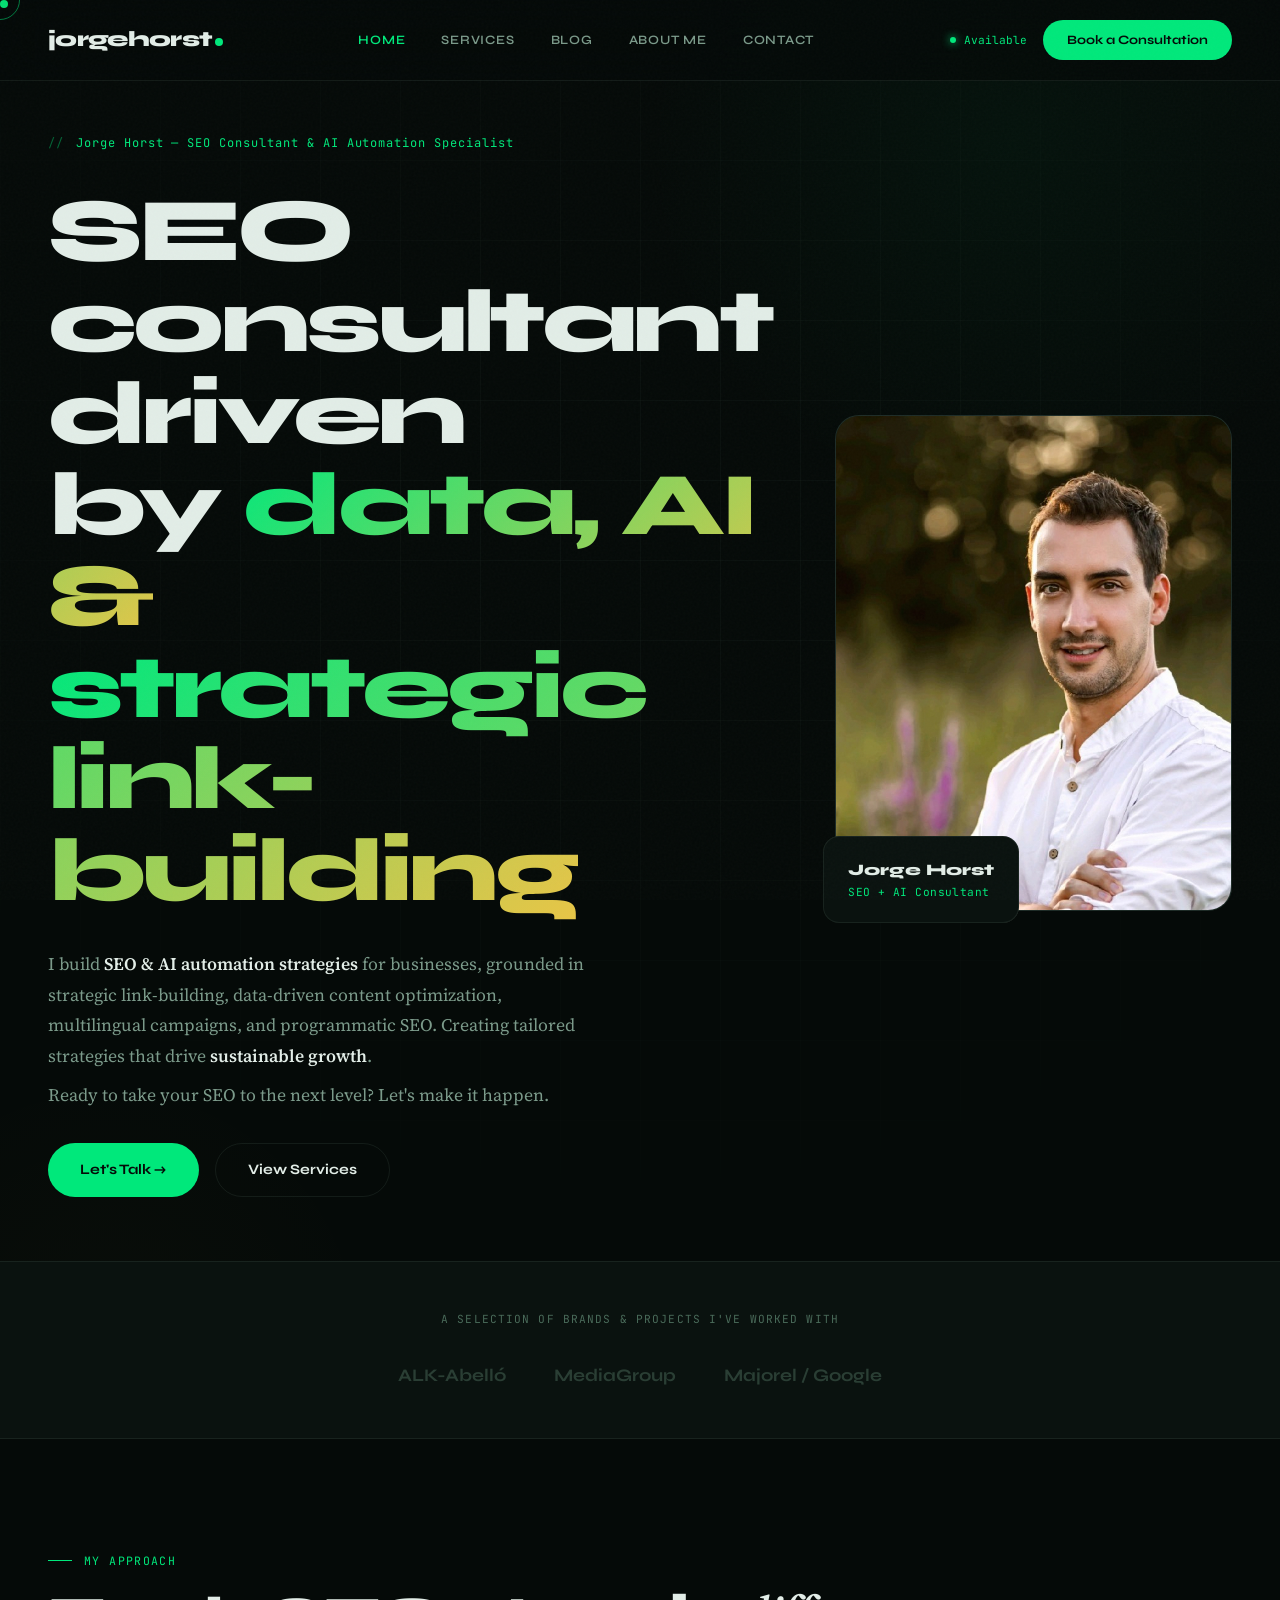
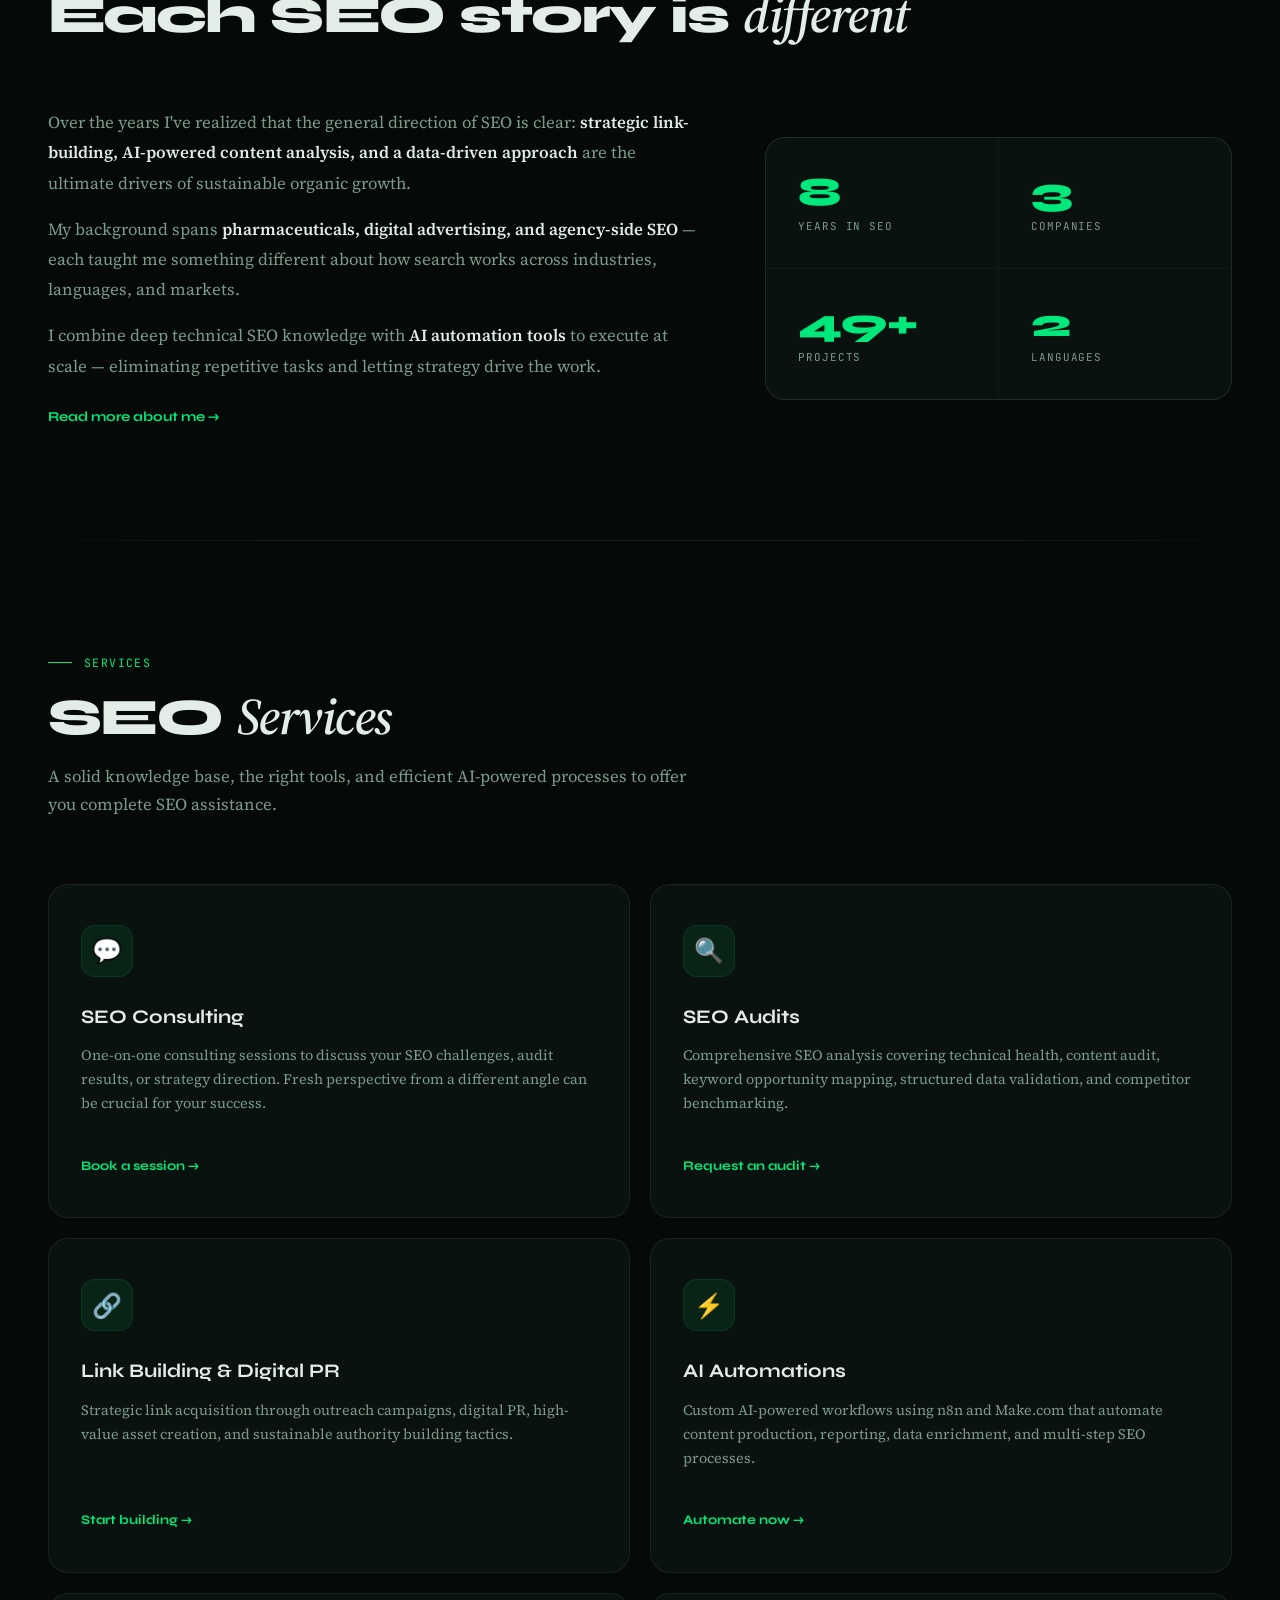
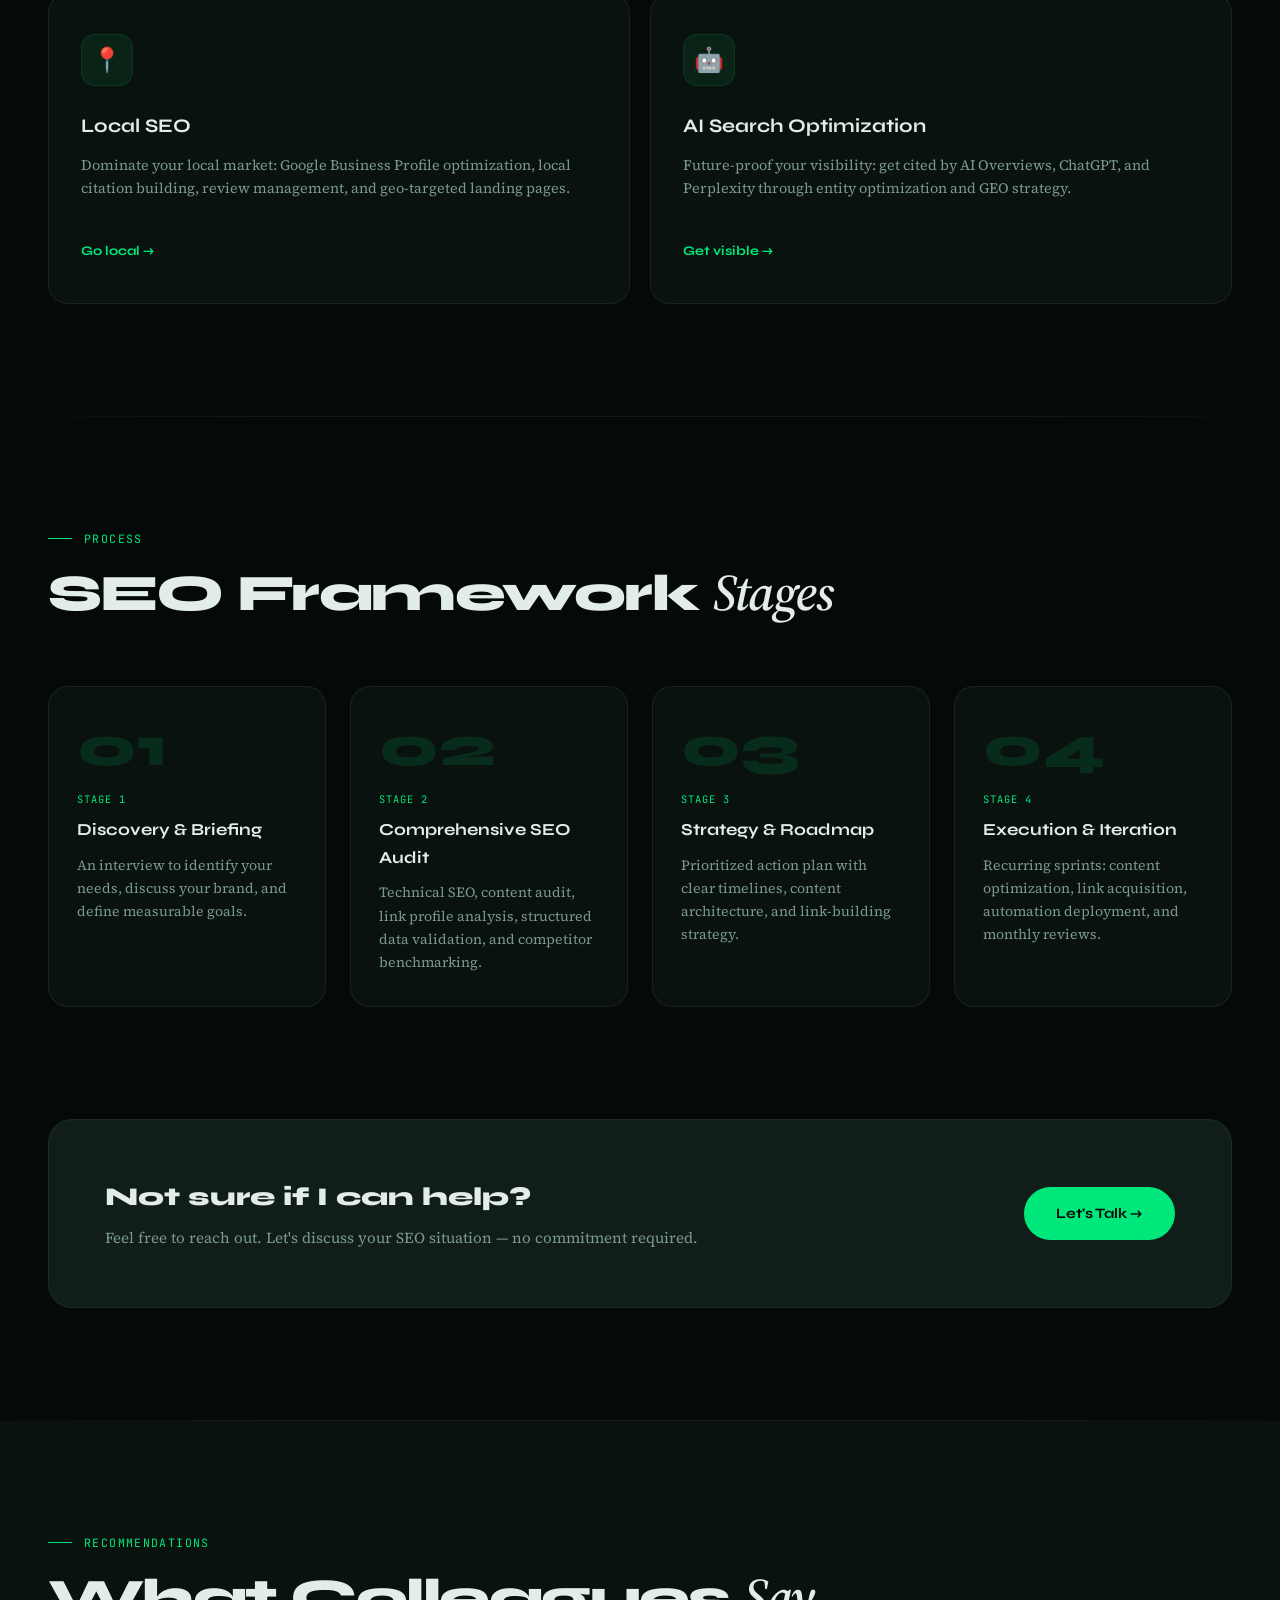
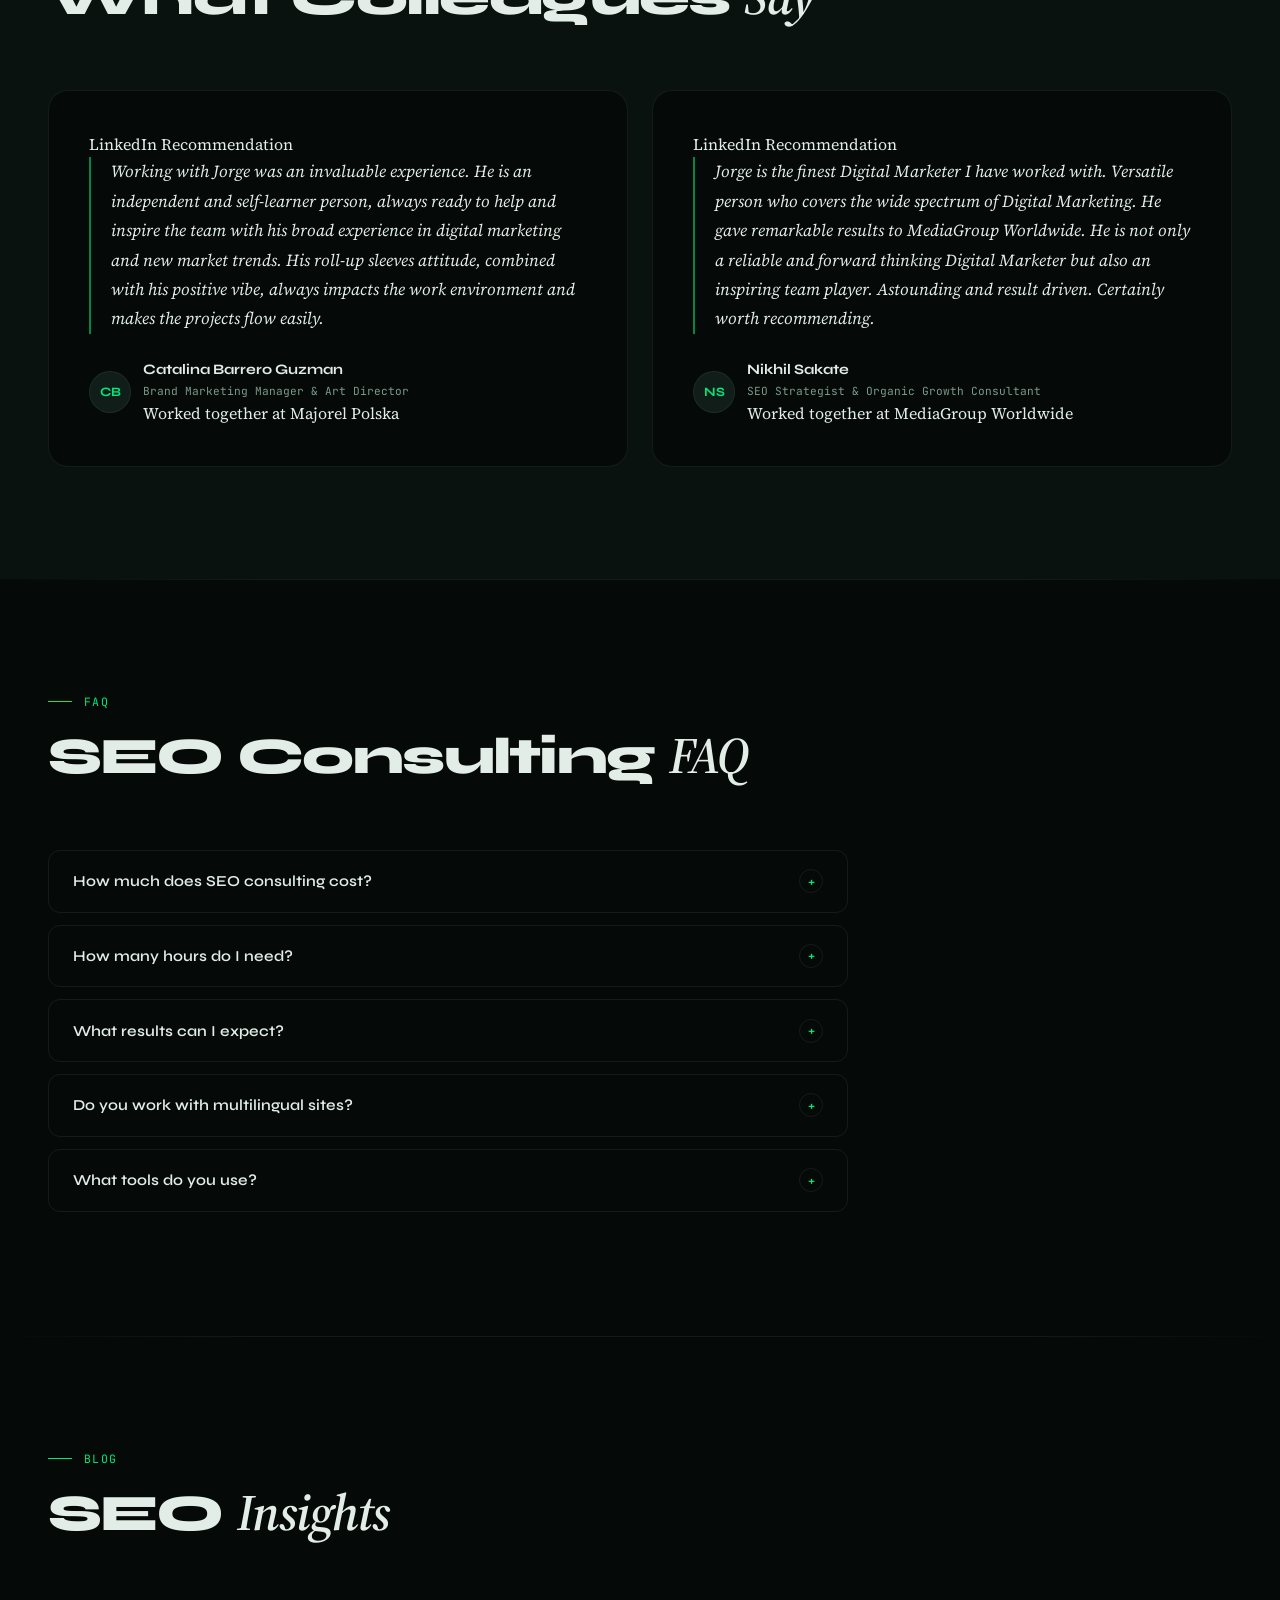
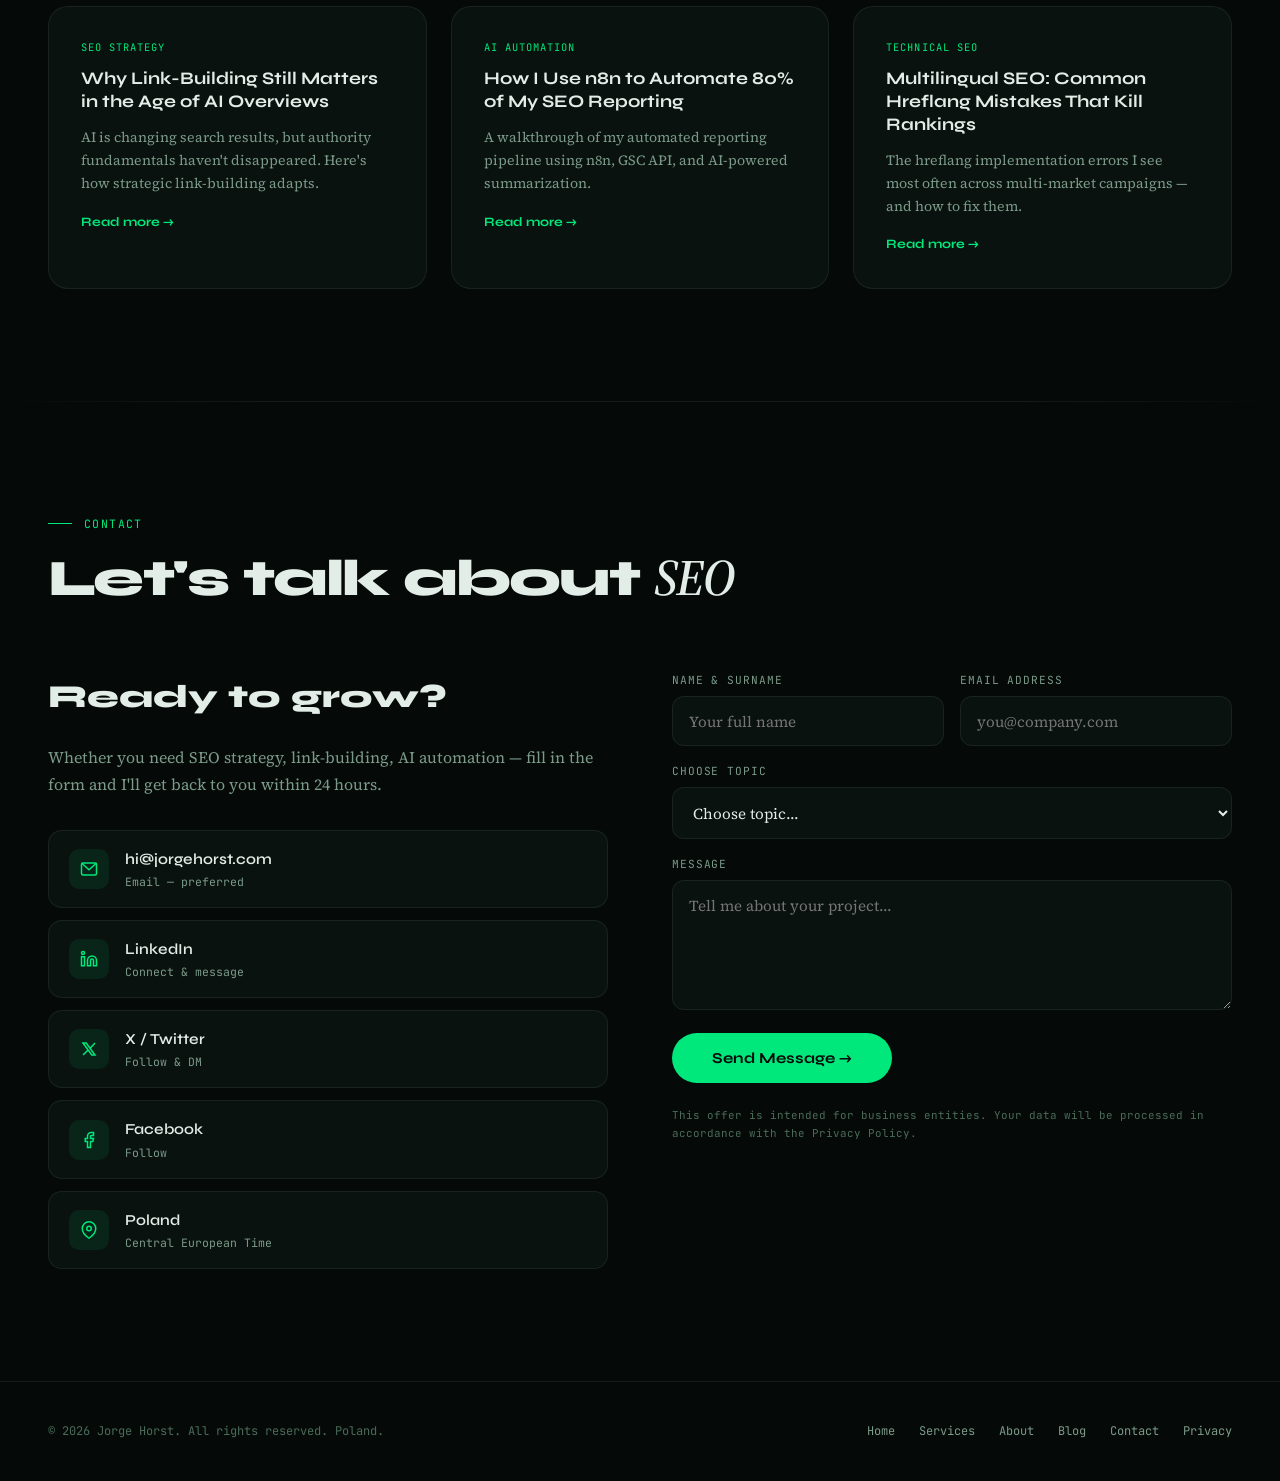
==== commit 72fc7f16: "Update index.html" ====
--- a/index.html
+++ b/index.html
@@ -3,8 +3,8 @@
 <head>
 <meta charset="UTF-8">
 <meta name="viewport" content="width=device-width, initial-scale=1.0">
-<title>Jorge Horst — SEO Consultant & AI Automation Specialist | Kraków, Poland</title>
-<meta name="description" content="Jorge Horst is an SEO Consultant & AI Automation Specialist based in Kraków, Poland. Strategic link-building, AI-powered analysis, multilingual SEO campaigns, and programmatic SEO strategies.">
+<title>Jorge Horst — SEO Consultant & AI Automation Specialist | Poland</title>
+<meta name="description" content="Jorge Horst is an SEO Consultant & AI Automation Specialist based in Poland. Strategic link-building, AI-powered analysis, multilingual SEO campaigns, and programmatic SEO strategies.">
 <link rel="stylesheet" href="style.css">
 </head>
 <body>
@@ -12,12 +12,12 @@
 <div class="cursor-ring" id="cursorRing"></div>
 
 <nav class="nav" id="nav">
-  <a href="index.html" class="nav-logo">jorgehorst<span class="dot"></span></a>
+  <a href="/" class="nav-logo">jorgehorst<span class="dot"></span></a>
   <div class="nav-links" id="navLinks">
-    <a href="index.html" class="nav-link active">Home</a>
+    <a href="/" class="nav-link active">Home</a>
     <a href="#services" class="nav-link">Services</a>
     <a href="#blog" class="nav-link">Blog</a>
-    <a href="about.html" class="nav-link">About Me</a>
+    <a href="about" class="nav-link">About Me</a>
     <a href="#contact" class="nav-link">Contact</a>
   </div>
   <div class="nav-cta-wrap">
@@ -57,7 +57,7 @@
         <p>Over the years I've realized that the general direction of SEO is clear: <strong>strategic link-building, AI-powered content analysis, and a data-driven approach</strong> are the ultimate drivers of sustainable organic growth.</p>
         <p>My background spans <strong>pharmaceuticals, digital advertising, and agency-side SEO</strong> — each taught me something different about how search works across industries, languages, and markets.</p>
         <p>I combine deep technical SEO knowledge with <strong>AI automation tools</strong> to execute at scale — eliminating repetitive tasks and letting strategy drive the work.</p>
-        <a href="about.html" class="read-more">Read more about me →</a>
+        <a href="about" class="read-more">Read more about me →</a>
       </div>
       <div class="story-stats reveal">
         <div class="story-stat"><div class="story-stat-num" id="yearsCount" data-suffix="">0</div><div class="story-stat-label">Years in SEO</div></div>
@@ -102,10 +102,32 @@
 
 <section class="section testimonials-section" id="testimonials">
   <div class="section-inner">
-    <div class="section-header reveal"><span class="section-eyebrow">Reviews</span><h2 class="section-title">What Clients <em>Say</em></h2></div>
+    <div class="section-header reveal"><span class="section-eyebrow">Recommendations</span><h2 class="section-title">What Colleagues <em>Say</em></h2></div>
     <div class="testimonials-grid">
-      <div class="testimonial-card reveal"><p class="testimonial-quote">Jorge brought structure and data-driven clarity to our SEO efforts across multiple markets. His combination of technical depth and AI automation skills produced measurable results quickly.</p><div class="testimonial-author"><div class="testimonial-avatar">CM</div><div><div class="testimonial-name">Client Name</div><div class="testimonial-role">Marketing Director — Placeholder</div></div></div></div>
-      <div class="testimonial-card reveal"><p class="testimonial-quote">The link-building strategy was outstanding — sustainable, well-researched, and clearly mapped to our business goals. It's hard to find someone who understands both sides so well.</p><div class="testimonial-author"><div class="testimonial-avatar">AK</div><div><div class="testimonial-name">Client Name</div><div class="testimonial-role">Head of Digital — Placeholder</div></div></div></div>
+      <div class="testimonial-card reveal">
+        <div class="testimonial-source">LinkedIn Recommendation</div>
+        <p class="testimonial-quote">Working with Jorge was an invaluable experience. He is an independent and self-learner person, always ready to help and inspire the team with his broad experience in digital marketing and new market trends. His roll-up sleeves attitude, combined with his positive vibe, always impacts the work environment and makes the projects flow easily.</p>
+        <div class="testimonial-author">
+          <div class="testimonial-avatar">CB</div>
+          <div>
+            <div class="testimonial-name">Catalina Barrero Guzman</div>
+            <div class="testimonial-role">Brand Marketing Manager & Art Director</div>
+            <div class="testimonial-context">Worked together at Majorel Polska</div>
+          </div>
+        </div>
+      </div>
+      <div class="testimonial-card reveal">
+        <div class="testimonial-source">LinkedIn Recommendation</div>
+        <p class="testimonial-quote">Jorge is the finest Digital Marketer I have worked with. Versatile person who covers the wide spectrum of Digital Marketing. He gave remarkable results to MediaGroup Worldwide. He is not only a reliable and forward thinking Digital Marketer but also an inspiring team player. Astounding and result driven. Certainly worth recommending.</p>
+        <div class="testimonial-author">
+          <div class="testimonial-avatar">NS</div>
+          <div>
+            <div class="testimonial-name">Nikhil Sakate</div>
+            <div class="testimonial-role">SEO Strategist & Organic Growth Consultant</div>
+            <div class="testimonial-context">Worked together at MediaGroup Worldwide</div>
+          </div>
+        </div>
+      </div>
     </div>
   </div>
 </section>
@@ -149,7 +171,7 @@
           <a href="https://www.linkedin.com/in/jorge-horst/" target="_blank" rel="noopener" class="contact-link-item"><div class="contact-link-icon"><svg width="18" height="18" viewBox="0 0 24 24" fill="none" stroke="#00E87B" stroke-width="2"><path d="M16 8a6 6 0 0 1 6 6v7h-4v-7a2 2 0 0 0-4 0v7h-4v-7a6 6 0 0 1 6-6z"/><rect x="2" y="9" width="4" height="12"/><circle cx="4" cy="4" r="2"/></svg></div><div><div class="contact-link-text">LinkedIn</div><div class="contact-link-sub">Connect & message</div></div></a>
           <a href="https://x.com/Jorgehorst26" target="_blank" rel="noopener" class="contact-link-item"><div class="contact-link-icon"><svg width="18" height="18" viewBox="0 0 24 24" fill="none" stroke="#00E87B" stroke-width="2"><path d="M4 4l11.733 16h4.267l-11.733-16zM4 20l6.768-6.768M13.232 11.232L20 4"/></svg></div><div><div class="contact-link-text">X / Twitter</div><div class="contact-link-sub">Follow & DM</div></div></a>
           <a href="https://www.facebook.com/jorge.horst/" target="_blank" rel="noopener" class="contact-link-item"><div class="contact-link-icon"><svg width="18" height="18" viewBox="0 0 24 24" fill="none" stroke="#00E87B" stroke-width="2"><path d="M18 2h-3a5 5 0 0 0-5 5v3H7v4h3v8h4v-8h3l1-4h-4V7a1 1 0 0 1 1-1h3z"/></svg></div><div><div class="contact-link-text">Facebook</div><div class="contact-link-sub">Follow</div></div></a>
-          <div class="contact-link-item"><div class="contact-link-icon"><svg width="18" height="18" viewBox="0 0 24 24" fill="none" stroke="#00E87B" stroke-width="2"><path d="M21 10c0 7-9 13-9 13s-9-6-9-13a9 9 0 0 1 18 0z"/><circle cx="12" cy="10" r="3"/></svg></div><div><div class="contact-link-text">Kraków, Poland</div><div class="contact-link-sub">Central European Time</div></div></div>
+          <div class="contact-link-item"><div class="contact-link-icon"><svg width="18" height="18" viewBox="0 0 24 24" fill="none" stroke="#00E87B" stroke-width="2"><path d="M21 10c0 7-9 13-9 13s-9-6-9-13a9 9 0 0 1 18 0z"/><circle cx="12" cy="10" r="3"/></svg></div><div><div class="contact-link-text">Poland</div><div class="contact-link-sub">Central European Time</div></div></div>
         </div>
       </div>
       <form class="contact-form reveal" onsubmit="event.preventDefault();this.querySelector('.form-submit').textContent='Sent ✓';this.querySelector('.form-submit').style.background='#00854A';">
@@ -163,7 +185,7 @@
   </div>
 </section>
 
-<footer class="footer"><div class="footer-inner"><div class="footer-copy">© 2026 Jorge Horst. All rights reserved. Kraków, Poland.</div><div class="footer-links"><a href="index.html">Home</a><a href="#services">Services</a><a href="about.html">About</a><a href="#blog">Blog</a><a href="#contact">Contact</a><a href="#">Privacy</a></div></div></footer>
+<footer class="footer"><div class="footer-inner"><div class="footer-copy">© 2026 Jorge Horst. All rights reserved. Poland.</div><div class="footer-links"><a href="/">Home</a><a href="#services">Services</a><a href="about">About</a><a href="#blog">Blog</a><a href="#contact">Contact</a><a href="privacy">Privacy</a></div></div></footer>
 
 <script src="main.js"></script>
 </body>
